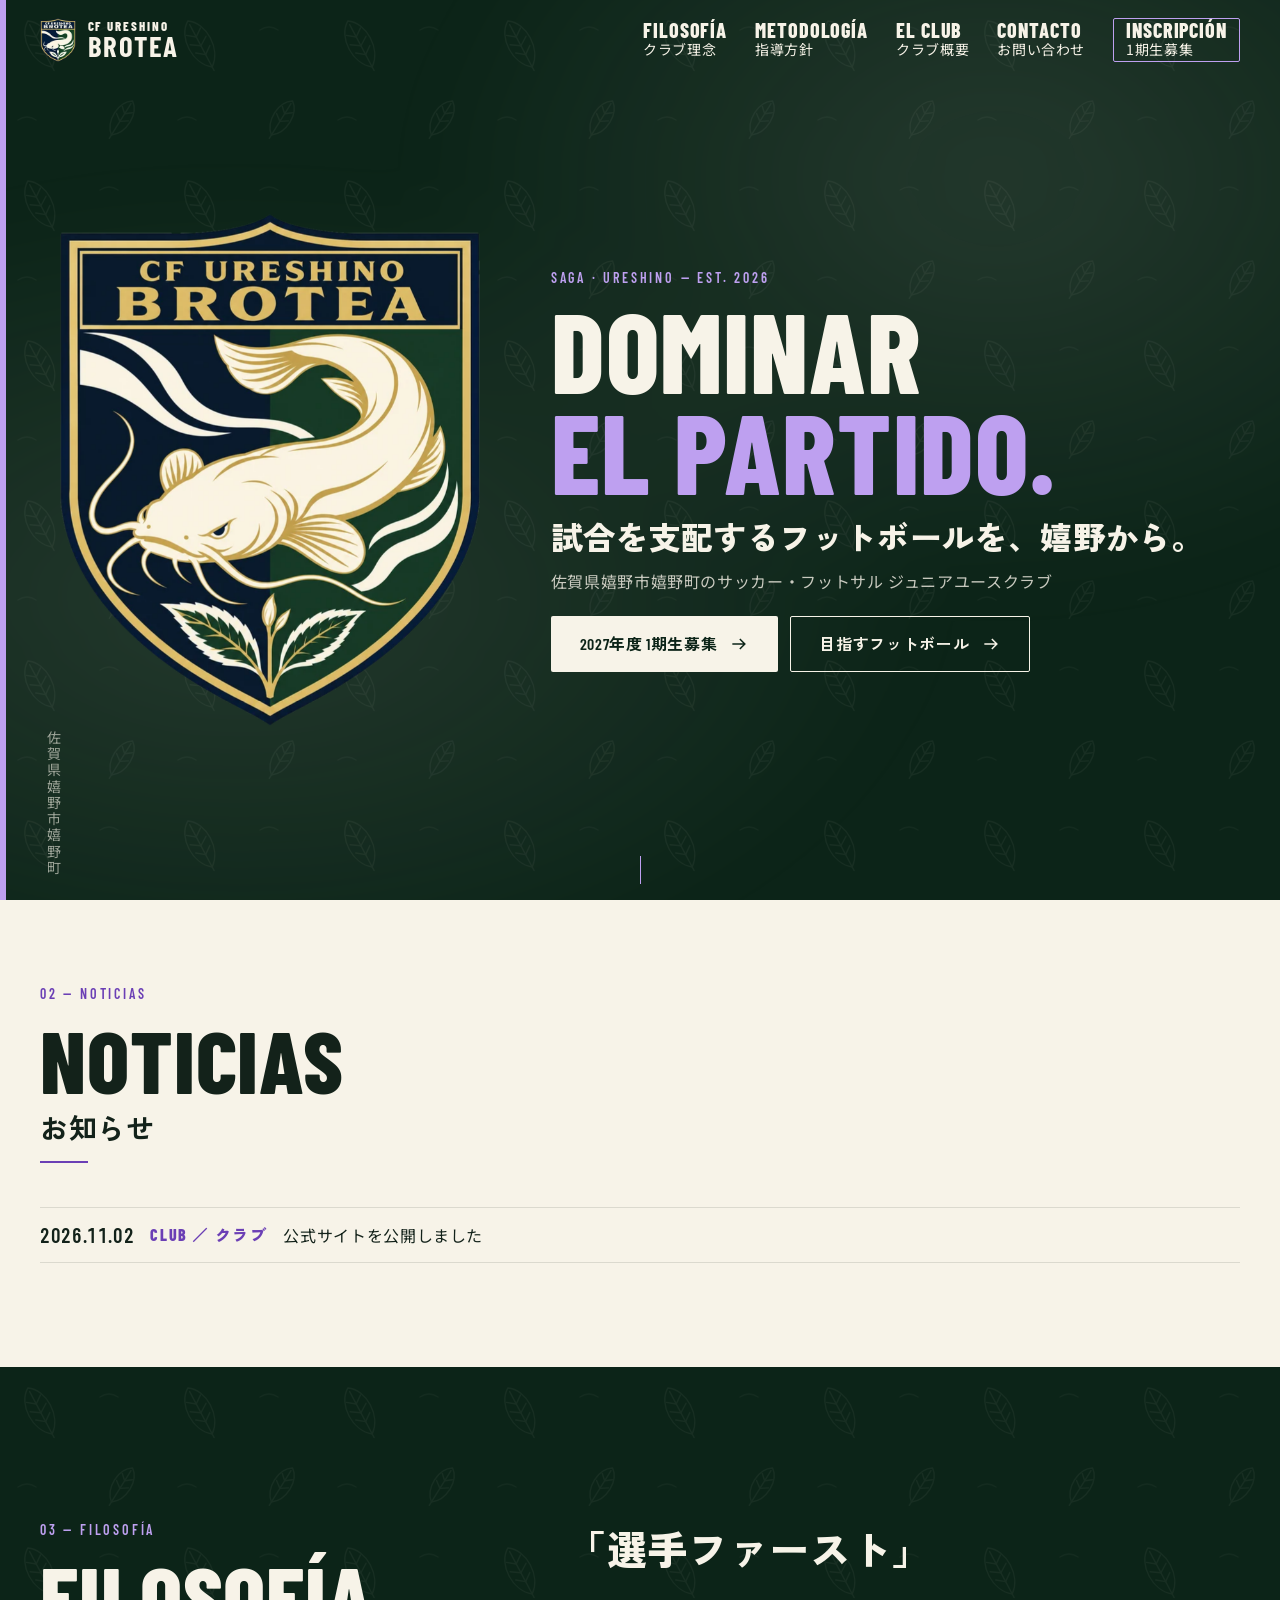
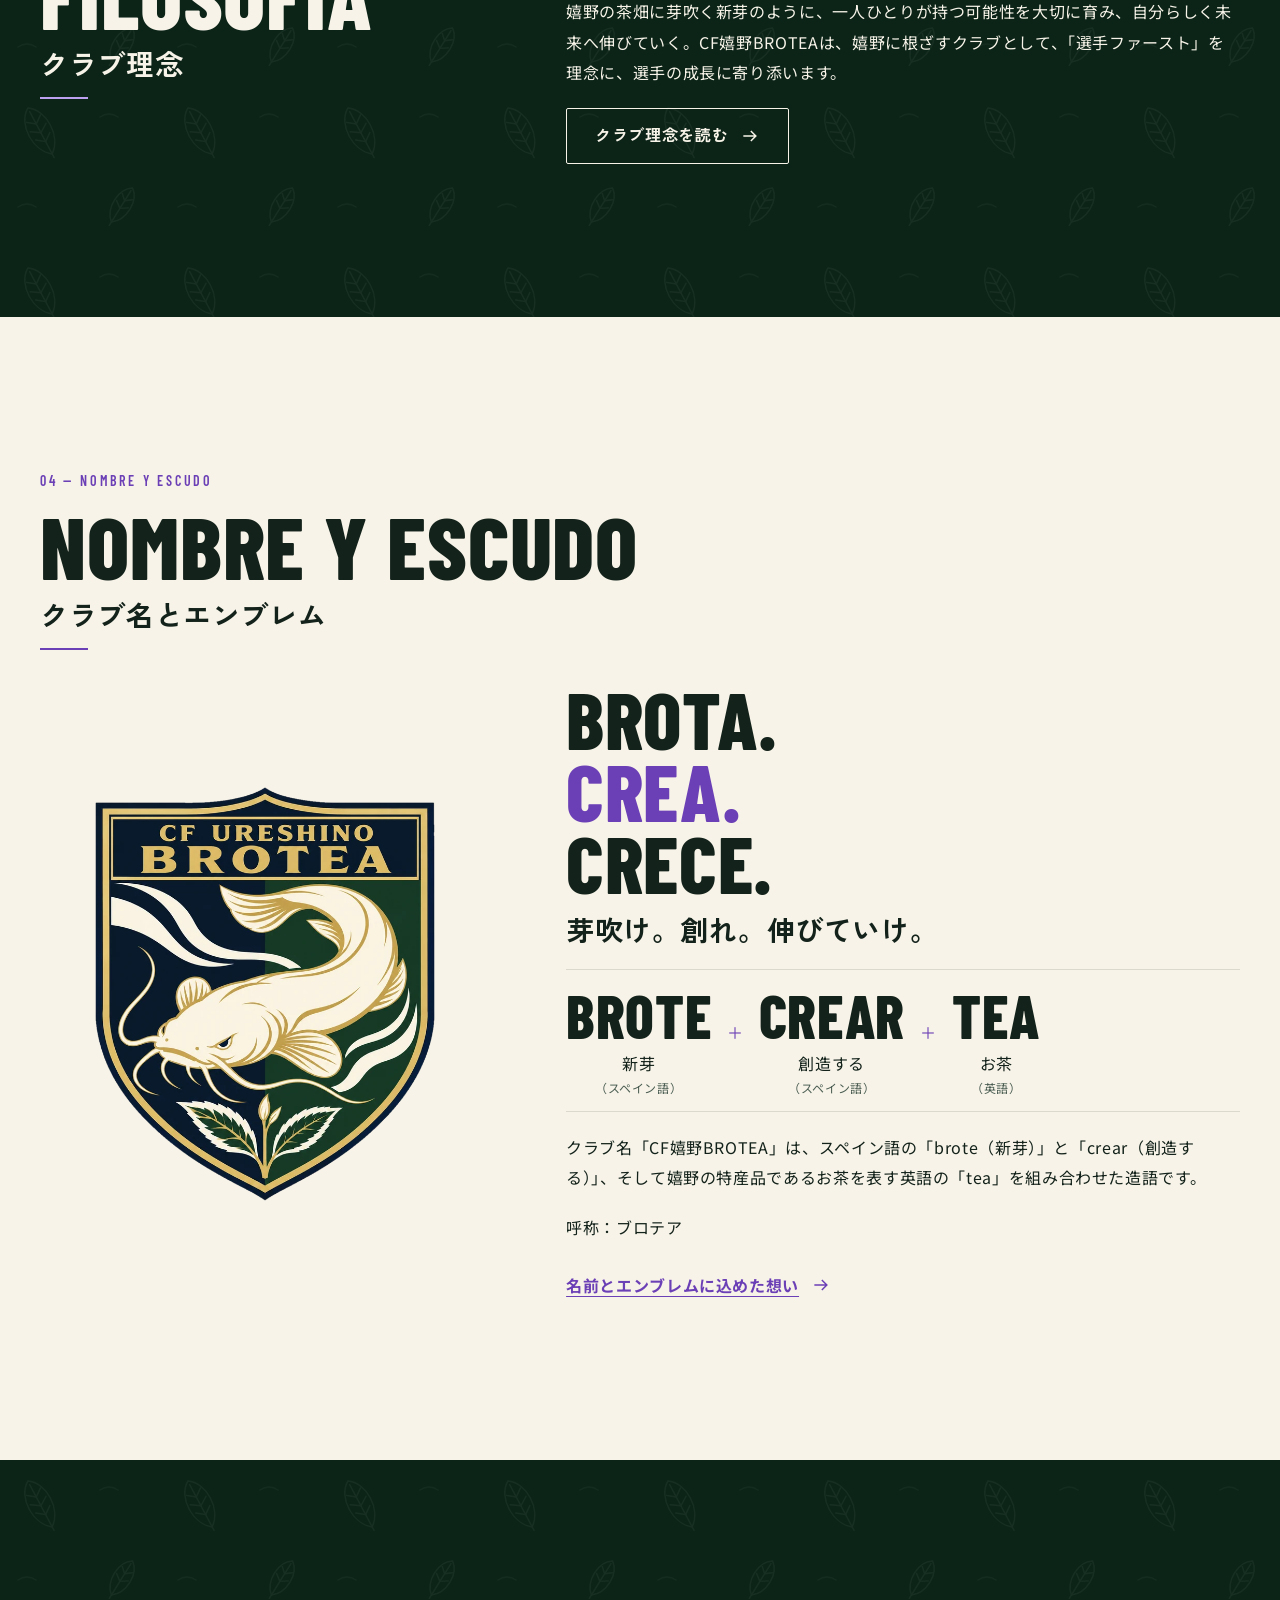
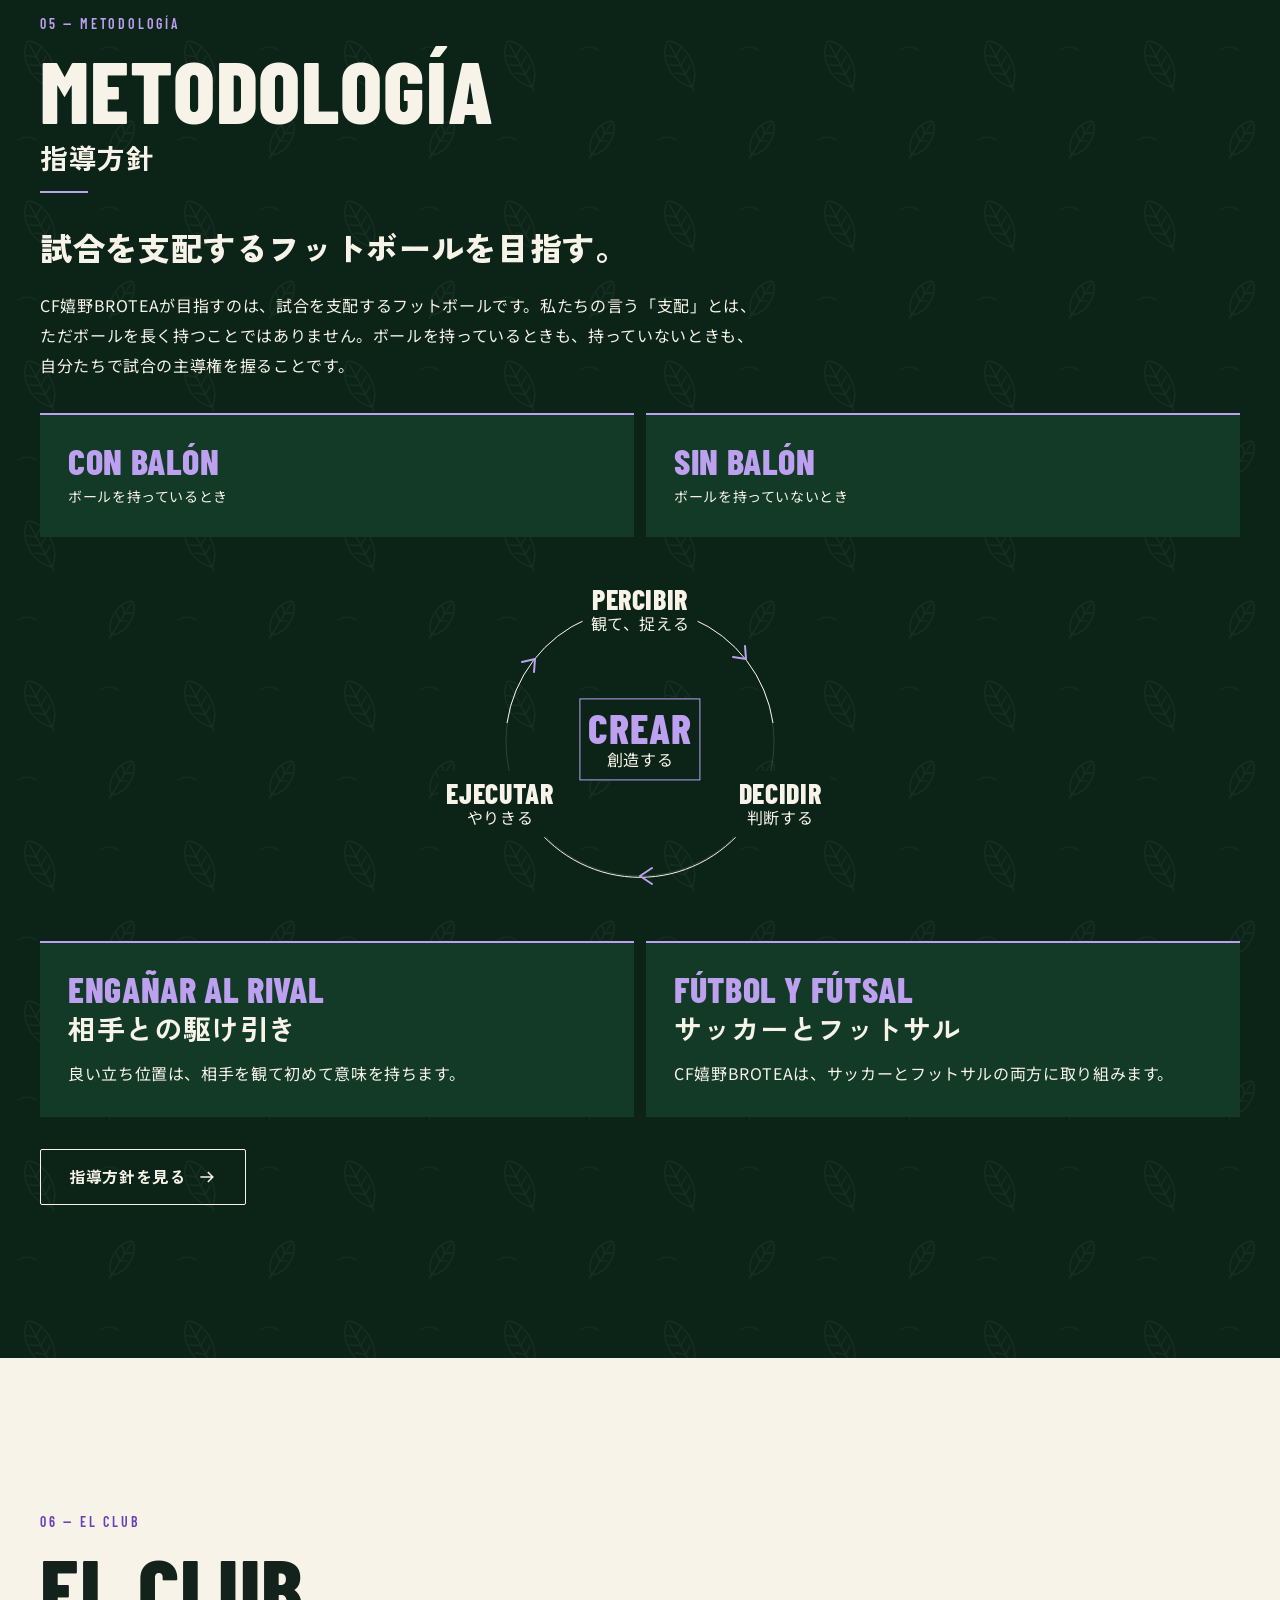
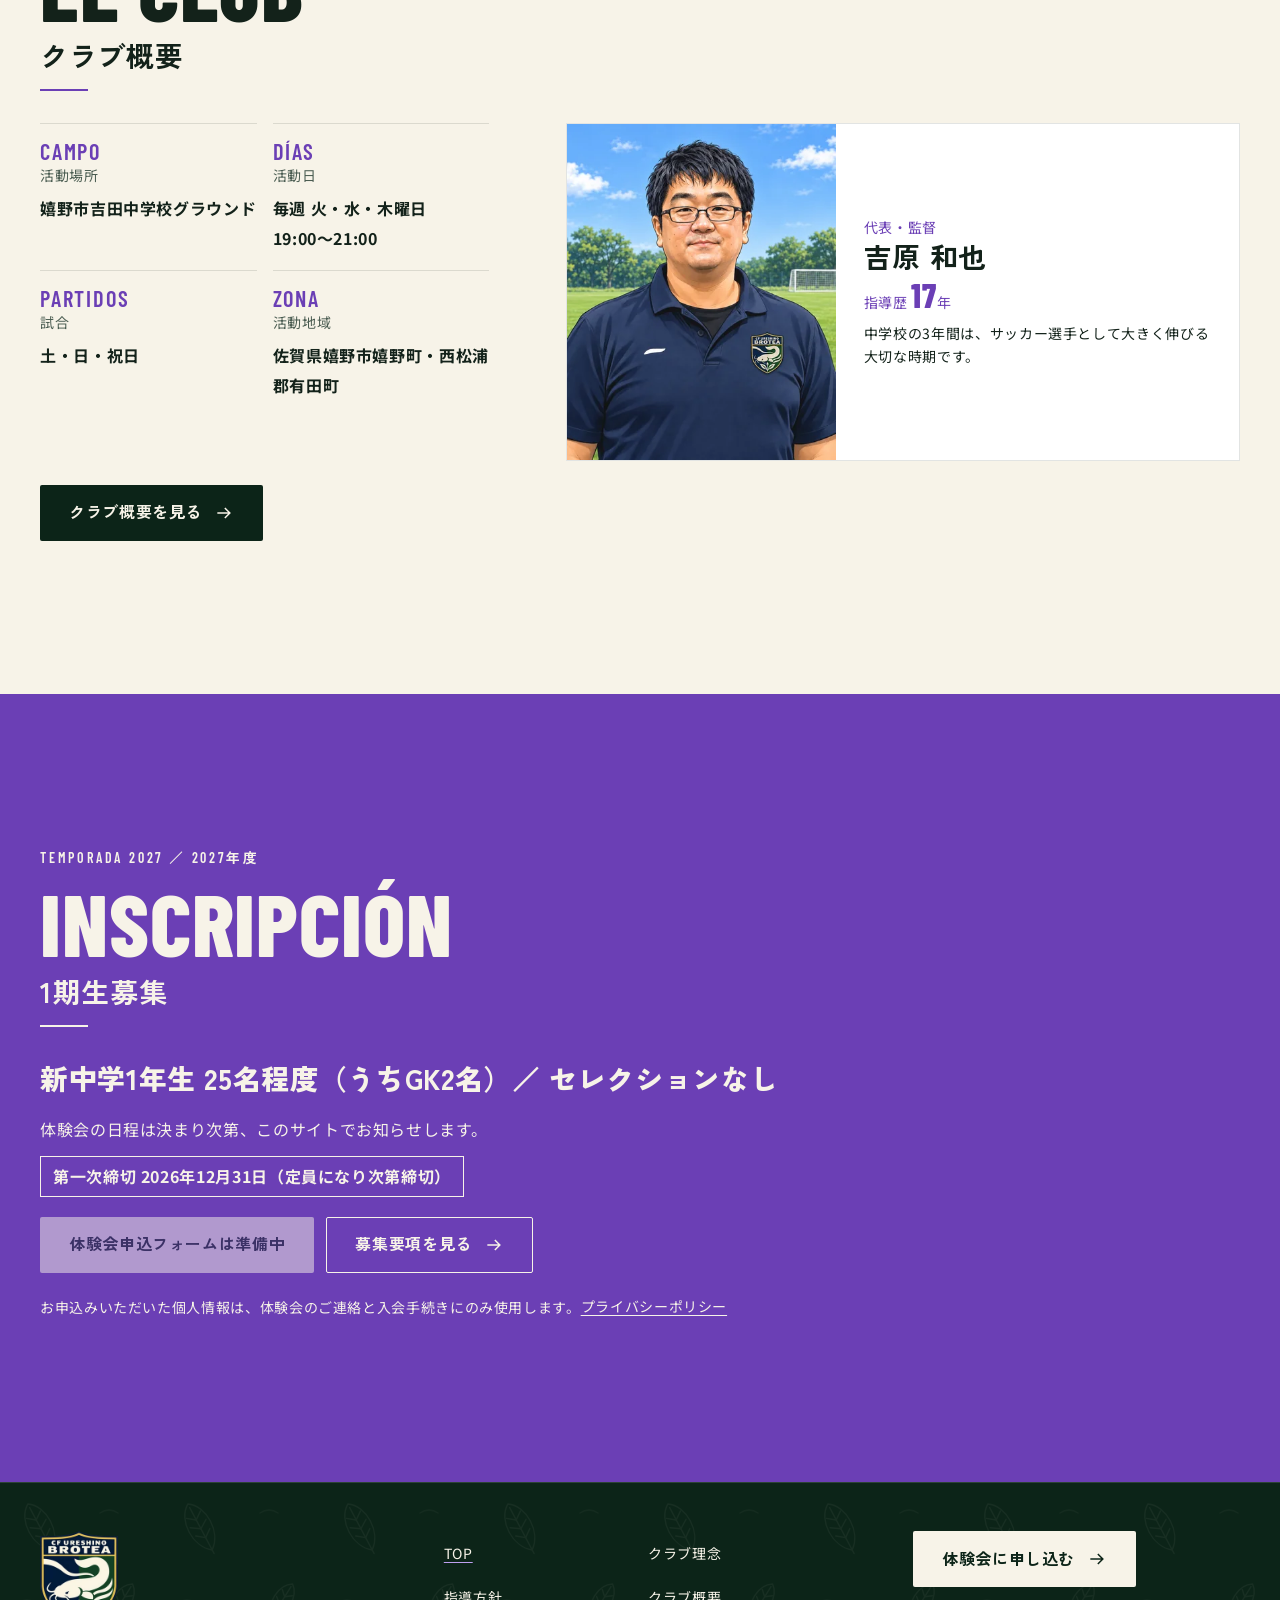
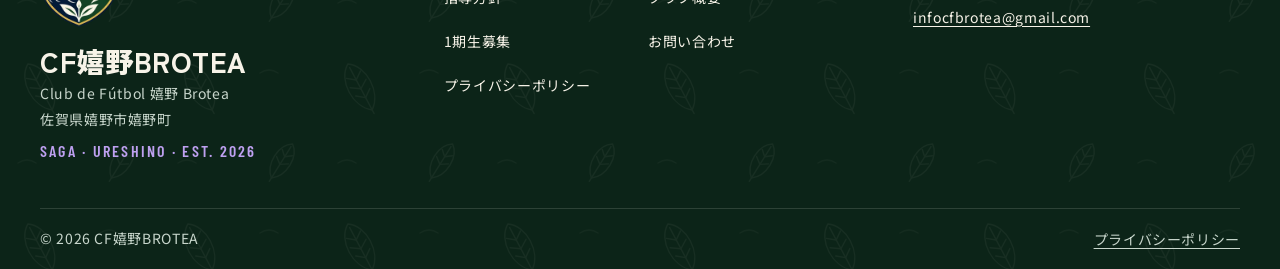
==== index.html @ 3763a72a "フェーズ1: 共通部品・TOPページ・404を実装 - デザイントークンと共通CSS（tokens/base/layout/components） - site-data.js と main.js（デ" ====
<!doctype html>
<html lang="ja" class="no-js">
<head>
  <meta charset="utf-8">
  <meta name="viewport" content="width=device-width, initial-scale=1, viewport-fit=cover">
  <title>CF嬉野BROTEA｜佐賀県嬉野市のサッカー・フットサル ジュニアユース</title>
  <meta name="description" content="試合を支配するフットボールを、嬉野から。佐賀県嬉野市嬉野町を拠点に2027年度から活動するサッカー・フットサルのジュニアユースクラブ。「選手ファースト」を理念に、自ら観て、判断し、創造する選手を育てます。1期生募集中。">
  <meta name="theme-color" content="#0C2418">
  <link rel="canonical" href="https://brotea.jp/">
  <meta property="og:type" content="website">
  <meta property="og:site_name" content="CF嬉野BROTEA">
  <meta property="og:title" content="CF嬉野BROTEA｜佐賀県嬉野市のサッカー・フットサル ジュニアユース">
  <meta property="og:description" content="試合を支配するフットボールを、嬉野から。佐賀県嬉野市嬉野町を拠点に2027年度から活動するサッカー・フットサルのジュニアユースクラブ。「選手ファースト」を理念に、自ら観て、判断し、創造する選手を育てます。1期生募集中。">
  <meta property="og:url" content="https://brotea.jp/">
  <meta property="og:image" content="https://brotea.jp/assets/img/ogp.png">
  <meta name="twitter:card" content="summary_large_image">
  <link rel="icon" href="favicon.ico" sizes="any">
  <link rel="icon" href="assets/img/favicon-32.png" type="image/png" sizes="32x32">
  <link rel="apple-touch-icon" href="assets/img/apple-touch-icon.png">
  <link rel="manifest" href="site.webmanifest">
  <link rel="preconnect" href="https://fonts.googleapis.com">
  <link rel="preconnect" href="https://fonts.gstatic.com" crossorigin>
  <link href="https://fonts.googleapis.com/css2?family=Barlow+Condensed:wght@600;800&amp;family=Noto+Sans+JP:wght@400;500;700&amp;family=Zen+Kaku+Gothic+New:wght@700;900&amp;display=swap" rel="stylesheet" media="print" data-web-fonts>
  <noscript>
    <link href="https://fonts.googleapis.com/css2?family=Barlow+Condensed:wght@600;800&amp;family=Noto+Sans+JP:wght@400;500;700&amp;family=Zen+Kaku+Gothic+New:wght@700;900&amp;display=swap" rel="stylesheet">
    <style>
      @media not all and (min-width: 960px) {
        .no-js {
          --fallback-nav: block;
          --fallback-header: relative;
          --fallback-hero-inset: var(--space-6);
        }
      }
    </style>
  </noscript>
  <link rel="stylesheet" href="assets/css/tokens.css">
  <link rel="stylesheet" href="assets/css/base.css">
  <link rel="stylesheet" href="assets/css/layout.css">
  <link rel="stylesheet" href="assets/css/components.css">
  <script src="assets/js/site-data.js" defer></script>
  <script src="assets/js/main.js" defer></script>
  <script type="application/ld+json">
    {"@context":"https://schema.org","@type":"SportsOrganization","name":"CF嬉野BROTEA","alternateName":["ブロテア","Club de Fútbol 嬉野 Brotea"],"sport":["Soccer","Futsal"],"foundingDate":"2026-11","address":{"@type":"PostalAddress","addressRegion":"佐賀県","addressLocality":"嬉野市嬉野町","addressCountry":"JP"},"logo":"https://brotea.jp/assets/img/emblem-mark-240.png","url":"https://brotea.jp/"}
  </script>
</head>
<body class="home">
  <a class="skip-link" href="#main">本文へスキップ</a>
  <!-- SHARED:HEADER START -->
  <header class="site-header site-header--transparent">
    <div class="site-header__bar container">
      <a class="site-header__brand" href="index.html" aria-label="CF嬉野BROTEA TOP" aria-current="page">
        <img src="assets/img/emblem-mark-120.webp" width="97" height="120" alt="CF嬉野BROTEA エンブレム">
        <span class="site-header__wordmark" aria-hidden="true"><span>CF URESHINO</span><strong>BROTEA</strong></span>
      </a>
      <button class="menu-toggle" type="button" aria-expanded="false" aria-controls="site-nav" aria-label="メニューを開く" hidden>
        <span></span><span></span>
      </button>
      <nav id="site-nav" class="site-nav" aria-label="メインナビゲーション">
        <ul class="site-nav__list">
          <li><a href="filosofia.html"><span lang="es">FILOSOFÍA</span><span>クラブ理念</span></a></li>
          <li><a href="metodologia.html"><span lang="es">METODOLOGÍA</span><span>指導方針</span></a></li>
          <li><a href="club.html"><span lang="es">EL CLUB</span><span>クラブ概要</span></a></li>
          <li><a href="contacto.html"><span lang="es">CONTACTO</span><span>お問い合わせ</span></a></li>
          <li><a class="site-nav__entry" href="inscripcion.html"><span lang="es">INSCRIPCIÓN</span><span>1期生募集</span></a></li>
        </ul>
      </nav>
    </div>
  </header>
  <!-- SHARED:HEADER END -->
  <main id="main" tabindex="-1">
    <section class="hero surface--dark tea-pattern" aria-labelledby="hero-title">
      <div class="hero__mist" aria-hidden="true"></div>
      <div class="hero__grid container">
        <picture class="hero__emblem">
          <img src="assets/img/emblem-club-480.webp"
               srcset="assets/img/emblem-club-480.webp 394w, assets/img/emblem-club-800.webp 656w, assets/img/emblem-club-1200.webp 985w"
               sizes="(min-width: 960px) min(35vw, 57vh, 420px), min(66vw, 31vh, 300px)"
               width="394" height="480" fetchpriority="high" alt="CF嬉野BROTEA エンブレム">
        </picture>
        <div class="hero__content">
          <p class="hero__eyebrow">SAGA · URESHINO — EST. 2026</p>
          <h1 id="hero-title" class="hero__title">
            <span class="visually-hidden">CF嬉野BROTEA 試合を支配するフットボールを、嬉野から。</span>
            <span class="hero__display" aria-hidden="true" lang="es">DOMINAR<span>EL PARTIDO.</span></span>
          </h1>
          <div class="hero__intro">
            <p class="hero__lead" aria-hidden="true">試合を支配するフットボールを、嬉野から。</p>
            <p>佐賀県嬉野市嬉野町のサッカー・フットサル ジュニアユースクラブ</p>
          </div>
          <div class="hero__actions button-row">
            <a class="button button--primary" href="inscripcion.html"><span><span data-season>2027</span>年度 1期生募集</span> <svg class="button__arrow" aria-hidden="true" viewBox="0 0 24 24" width="20" height="20"><path d="M4 12h15m-6-6 6 6-6 6" fill="none" stroke="currentColor" stroke-width="1.8"/></svg></a>
            <a class="button button--secondary" href="metodologia.html">目指すフットボール <svg class="button__arrow" aria-hidden="true" viewBox="0 0 24 24" width="20" height="20"><path d="M4 12h15m-6-6 6 6-6 6" fill="none" stroke="currentColor" stroke-width="1.8"/></svg></a>
          </div>
        </div>
      </div>
      <span class="hero__location" aria-hidden="true">佐賀県嬉野市嬉野町</span>
      <span class="hero__scroll" aria-hidden="true"></span>
    </section>

    <section class="section section--compact surface--light" id="noticias">
      <div class="container reveal">
        <div class="section__heading-row">
          <header class="sec-head">
            <p class="sec-head__eyebrow" aria-hidden="true"><span>02 —</span> <span lang="es">NOTICIAS</span></p>
            <h2 class="sec-head__title"><span class="sec-head__es" lang="es">NOTICIAS</span><span class="sec-head__ja">お知らせ</span></h2>
          </header>
          <a class="text-link" data-instagram data-if-instagram hidden><svg class="instagram-icon" aria-hidden="true" viewBox="0 0 24 24" width="20" height="20" fill="none" stroke="currentColor" stroke-width="1.8"><rect x="3" y="3" width="18" height="18" rx="5"/><circle cx="12" cy="12" r="4"/><path d="M17 6h1"/></svg> Instagramで見る</a>
        </div>
        <div data-slot="news">
          <p>現在お知らせはありません。<span data-if-instagram hidden>最新情報はInstagramでも発信しています。</span></p>
        </div>
      </div>
    </section>

    <section class="section surface--dark tea-pattern" id="filosofia">
      <div class="container feature-grid reveal">
        <header class="sec-head">
            <p class="sec-head__eyebrow" aria-hidden="true"><span>03 —</span> <span lang="es">FILOSOFÍA</span></p>
            <h2 class="sec-head__title"><span class="sec-head__es" lang="es">FILOSOFÍA</span><span class="sec-head__ja">クラブ理念</span></h2>
          </header>
        <div class="prose">
          <p class="philosophy-quote">「選手ファースト」</p>
          <p id="philosophy-copy">嬉野の茶畑に芽吹く新芽のように、一人ひとりが持つ可能性を大切に育み、自分らしく未来へ伸びていく。CF嬉野BROTEAは、嬉野に根ざすクラブとして、「選手ファースト」を理念に、選手の成長に寄り添います。</p>
          <a class="button button--secondary" href="filosofia.html">クラブ理念を読む <svg class="button__arrow" aria-hidden="true" viewBox="0 0 24 24" width="20" height="20"><path d="M4 12h15m-6-6 6 6-6 6" fill="none" stroke="currentColor" stroke-width="1.8"/></svg></a>
        </div>
      </div>
    </section>

    <section class="section surface--light" id="nombre">
      <div class="container">
        <div class="reveal">
          <header class="sec-head">
            <p class="sec-head__eyebrow" aria-hidden="true"><span>04 —</span> <span lang="es">NOMBRE Y ESCUDO</span></p>
            <h2 class="sec-head__title"><span class="sec-head__es" lang="es">NOMBRE Y ESCUDO</span><span class="sec-head__ja">クラブ名とエンブレム</span></h2>
          </header>
        </div>
        <div class="identity-grid reveal">
          <img class="identity-grid__emblem" src="assets/img/emblem-club-800.webp" width="656" height="800" loading="lazy" decoding="async" alt="CF嬉野BROTEA エンブレム">
          <div class="prose">
            <p class="identity-motto"><span class="identity-motto__es" lang="es">BROTA.<span>CREA.</span>CRECE.</span><strong>芽吹け。創れ。伸びていけ。</strong></p>
            <ul class="word-parts" aria-label="クラブ名を構成する3つの言葉">
              <li><strong lang="es">BROTE</strong><span>新芽</span><small>（スペイン語）</small></li>
              <li class="word-parts__plus" aria-hidden="true">＋</li>
              <li><strong lang="es">CREAR</strong><span>創造する</span><small>（スペイン語）</small></li>
              <li class="word-parts__plus" aria-hidden="true">＋</li>
              <li><strong lang="en">TEA</strong><span>お茶</span><small>（英語）</small></li>
            </ul>
            <p id="name-copy">クラブ名「CF嬉野BROTEA」は、スペイン語の「<span lang="es">brote</span>（新芽）」と「<span lang="es">crear</span>（創造する）」、そして嬉野の特産品であるお茶を表す英語の「<span lang="en">tea</span>」を組み合わせた造語です。</p>
            <p>呼称：ブロテア</p>
            <a class="text-link" href="filosofia.html#nombre">名前とエンブレムに込めた想い <svg class="button__arrow" aria-hidden="true" viewBox="0 0 24 24" width="20" height="20"><path d="M4 12h15m-6-6 6 6-6 6" fill="none" stroke="currentColor" stroke-width="1.8"/></svg></a>
          </div>
        </div>
      </div>
    </section>

    <section class="section surface--dark tea-pattern" id="metodologia">
      <div class="container reveal">
        <header class="sec-head">
            <p class="sec-head__eyebrow" aria-hidden="true"><span>05 —</span> <span lang="es">METODOLOGÍA</span></p>
            <h2 class="sec-head__title"><span class="sec-head__es" lang="es">METODOLOGÍA</span><span class="sec-head__ja">指導方針</span></h2>
          </header>
        <div class="prose measure">
          <p class="statement">試合を支配するフットボールを目指す。</p>
          <p>CF嬉野BROTEAが目指すのは、試合を支配するフットボールです。私たちの言う「支配」とは、ただボールを長く持つことではありません。ボールを持っているときも、持っていないときも、自分たちで試合の主導権を握ることです。</p>
        </div>
        <div class="tactical-pair">
          <p><span lang="es">CON BALÓN</span>ボールを持っているとき</p>
          <p><span lang="es">SIN BALÓN</span>ボールを持っていないとき</p>
        </div>
        <figure class="cycle" role="img" aria-label="観て捉える、判断する、やりきる、のサイクルを繰り返した先に、創造が生まれる">
          <svg class="cycle__diagram" aria-hidden="true" viewBox="0 0 560 340" fill="none">
            <circle cx="280" cy="173" r="134" stroke="var(--c-linea-dark)" stroke-width="1"/>
            <path d="M333 50a134 134 0 0 1 80 104m-26 101a134 134 0 0 1-214 0m-26-101a134 134 0 0 1 80-104" stroke="var(--c-crema)" stroke-width="1"/>
            <path d="m385 77 1 13-13-2M292 299l-12 8 12 8M162 93l13-3-1 13" stroke="var(--c-morado-claro)" stroke-width="2" stroke-linecap="round" stroke-linejoin="round"/>
          </svg>
          <div class="cycle__step cycle__step--observe"><strong lang="es">PERCIBIR</strong><span>観て、捉える</span></div>
          <div class="cycle__step cycle__step--decide"><strong lang="es">DECIDIR</strong><span>判断する</span></div>
          <div class="cycle__step cycle__step--act"><strong lang="es">EJECUTAR</strong><span>やりきる</span></div>
          <div class="cycle__repeat">↺ 繰り返す</div>
          <div class="cycle__step cycle__step--create"><strong lang="es">CREAR</strong><span>創造する</span></div>
        </figure>
        <div class="feature-cards">
          <article class="feature-card">
            <h3><span lang="es">ENGAÑAR AL RIVAL</span>相手との駆け引き</h3>
            <p>良い立ち位置は、相手を観て初めて意味を持ちます。</p>
          </article>
          <article class="feature-card">
            <h3><span lang="es">FÚTBOL Y FÚTSAL</span>サッカーとフットサル</h3>
            <p>CF嬉野BROTEAは、サッカーとフットサルの両方に取り組みます。</p>
          </article>
        </div>
        <a class="button button--secondary" href="metodologia.html">指導方針を見る <svg class="button__arrow" aria-hidden="true" viewBox="0 0 24 24" width="20" height="20"><path d="M4 12h15m-6-6 6 6-6 6" fill="none" stroke="currentColor" stroke-width="1.8"/></svg></a>
      </div>
    </section>

    <section class="section surface--light" id="club">
      <div class="container reveal">
        <header class="sec-head">
            <p class="sec-head__eyebrow" aria-hidden="true"><span>06 —</span> <span lang="es">EL CLUB</span></p>
            <h2 class="sec-head__title"><span class="sec-head__es" lang="es">EL CLUB</span><span class="sec-head__ja">クラブ概要</span></h2>
          </header>
        <div class="club-grid">
          <dl class="facts">
            <div><dt><span lang="es">CAMPO</span>活動場所</dt><dd data-venue>嬉野市吉田中学校グラウンド</dd></div>
            <div><dt><span lang="es">DÍAS</span>活動日</dt><dd>毎週 火・水・木曜日 19:00〜21:00</dd></div>
            <div><dt><span lang="es">PARTIDOS</span>試合</dt><dd>土・日・祝日</dd></div>
            <div><dt><span lang="es">ZONA</span>活動地域</dt><dd>佐賀県嬉野市嬉野町・西松浦郡有田町</dd></div>
          </dl>
          <article class="staff-card">
            <div class="photo-slot tea-pattern">
              <img src="assets/img/staff-representative-400.webp" width="400" height="500" loading="lazy" decoding="async" alt="代表 吉原和也">
            </div>
            <div class="staff-card__body">
              <p class="staff-card__role">代表・監督</p>
              <h3>吉原 和也</h3>
              <p class="staff-card__experience">指導歴 <strong>17</strong>年</p>
              <p>中学校の3年間は、サッカー選手として大きく伸びる大切な時期です。</p>
            </div>
          </article>
        </div>
        <a class="button button--primary" href="club.html">クラブ概要を見る <svg class="button__arrow" aria-hidden="true" viewBox="0 0 24 24" width="20" height="20"><path d="M4 12h15m-6-6 6 6-6 6" fill="none" stroke="currentColor" stroke-width="1.8"/></svg></a>
      </div>
    </section>

    <section class="section surface--accent" id="inscripcion">
      <div class="container reveal">
        <header class="sec-head">
          <p class="sec-head__eyebrow"><span lang="es">TEMPORADA <span data-season>2027</span></span><span> ／ <span data-season>2027</span>年度</span></p>
          <h2 class="sec-head__title"><span class="sec-head__es" lang="es">INSCRIPCIÓN</span><span class="sec-head__ja">1期生募集</span></h2>
        </header>
        <p class="recruitment__lead">新中学1年生 25名程度（うちGK2名）／ セレクションなし</p>
        <div data-slot="trials" data-trial-limit="3">
          <p>体験会の日程は決まり次第、このサイト<span data-if-instagram hidden>とInstagram</span>でお知らせします。</p>
        </div>
        <p class="deadline" data-slot="deadline">第一次締切 2026年12月31日（定員になり次第締切）</p>
        <div class="button-row">
          <a class="button button--primary" data-form="trial" aria-disabled="true" role="link">体験会申込フォームは準備中</a>
          <a class="button button--secondary" href="inscripcion.html">募集要項を見る <svg class="button__arrow" aria-hidden="true" viewBox="0 0 24 24" width="20" height="20"><path d="M4 12h15m-6-6 6 6-6 6" fill="none" stroke="currentColor" stroke-width="1.8"/></svg></a>
        </div>
        <p class="recruitment__privacy">お申込みいただいた個人情報は、体験会のご連絡と入会手続きにのみ使用します。<a href="privacy.html">プライバシーポリシー</a></p>
      </div>
    </section>

    <section class="section section--compact surface--dark tea-pattern" data-if-instagram hidden>
      <div class="container section__heading-row reveal">
        <header class="sec-head">
            <p class="sec-head__eyebrow" aria-hidden="true"><span>08 —</span> <span lang="es">SÍGUENOS</span></p>
            <h2 class="sec-head__title"><span class="sec-head__es" lang="es">SÍGUENOS</span><span class="sec-head__ja">最新情報はInstagramで</span></h2>
          </header>
        <a class="button button--secondary" data-instagram><svg class="instagram-icon" aria-hidden="true" viewBox="0 0 24 24" width="20" height="20" fill="none" stroke="currentColor" stroke-width="1.8"><rect x="3" y="3" width="18" height="18" rx="5"/><circle cx="12" cy="12" r="4"/><path d="M17 6h1"/></svg> <span data-instagram-handle>Instagram</span></a>
      </div>
    </section>
  </main>
  <!-- SHARED:FOOTER START -->
  <footer class="site-footer surface--dark tea-pattern">
    <div class="site-footer__grid container">
      <div class="site-footer__identity">
        <img src="assets/img/emblem-mark-240.webp" width="194" height="240" loading="lazy" decoding="async" alt="CF嬉野BROTEA エンブレム">
        <p class="site-footer__name">CF嬉野BROTEA</p>
        <p lang="es">Club de Fútbol 嬉野 Brotea</p>
        <p>佐賀県嬉野市嬉野町</p>
        <p class="site-footer__stamp">SAGA · URESHINO · EST. 2026</p>
      </div>
      <nav aria-label="フッターナビゲーション">
        <ul class="site-footer__links">
          <li><a href="index.html" aria-current="page">TOP</a></li>
          <li><a href="filosofia.html">クラブ理念</a></li>
          <li><a href="metodologia.html">指導方針</a></li>
          <li><a href="club.html">クラブ概要</a></li>
          <li><a href="inscripcion.html">1期生募集</a></li>
          <li><a href="contacto.html">お問い合わせ</a></li>
          <li><a href="privacy.html">プライバシーポリシー</a></li>
        </ul>
      </nav>
      <div class="site-footer__actions">
        <a class="button button--primary" data-trial-cta href="inscripcion.html#entry">体験会に申し込む <svg class="button__arrow" aria-hidden="true" viewBox="0 0 24 24" width="20" height="20"><path d="M4 12h15m-6-6 6 6-6 6" fill="none" stroke="currentColor" stroke-width="1.8"/></svg></a>
        <a class="site-footer__contact" data-instagram data-if-instagram hidden><svg class="instagram-icon" aria-hidden="true" viewBox="0 0 24 24" width="20" height="20" fill="none" stroke="currentColor" stroke-width="1.8"><rect x="3" y="3" width="18" height="18" rx="5"/><circle cx="12" cy="12" r="4"/><path d="M17 6h1"/></svg> <span data-instagram-handle>Instagram</span></a>
        <a class="site-footer__contact" data-email>メールアドレスはJavaScriptを有効にすると表示されます</a>
      </div>
    </div>
    <div class="site-footer__legal container">
      <small>© 2026 CF嬉野BROTEA</small>
      <a href="privacy.html">プライバシーポリシー</a>
    </div>
  </footer>
  <!-- SHARED:FOOTER END -->
  <a class="sticky-cta" data-sticky-cta data-trial-cta href="inscripcion.html#entry" hidden>体験会に申し込む <svg class="button__arrow" aria-hidden="true" viewBox="0 0 24 24" width="20" height="20"><path d="M4 12h15m-6-6 6 6-6 6" fill="none" stroke="currentColor" stroke-width="1.8"/></svg></a>
</body>
</html>
---- assets/css/tokens.css ----
:root {
  --c-verde-noche: #0C2418;
  --c-verde-profundo: #123A26;
  --c-verde: #1E5631;
  --c-crema: #F7F3E8;
  --c-blanco: #FFFFFF;
  --c-tinta: #13221A;
  --c-gris-claro: #C8D6CC;
  --c-gris: #4A5C51;
  --c-morado: #6B3FB5;
  --c-morado-claro: #BEA0F0;
  --c-linea-dark: rgba(247, 243, 232, .14);
  --c-linea-light: rgba(19, 34, 26, .12);
  --c-crema-10: rgba(247, 243, 232, .10);
  --c-crema-60: rgba(247, 243, 232, .60);
  --c-crema-80: rgba(247, 243, 232, .80);

  --f-display: "Barlow Condensed", "Zen Kaku Gothic New", sans-serif;
  --f-heading-ja: "Zen Kaku Gothic New", "Noto Sans JP", sans-serif;
  --f-body: "Noto Sans JP", system-ui, sans-serif;
  --text-small: .875rem;
  --text-body: clamp(1rem, 1.25vw, 1.0625rem);
  --text-heading: clamp(1.25rem, 2.6vw, 1.75rem);
  --text-display: clamp(2.5rem, 7vw, 5.5rem);
  --text-eyebrow: .875rem;

  --container: 1200px;
  --measure: 720px;
  --gutter: clamp(16px, 4vw, 40px);
  --section-y: clamp(72px, 12vw, 160px);
  --section-y-compact: clamp(48px, 7vw, 84px);
  --radius: 2px;
  --header-h: 80px;
  --header-h-small: 64px;
  --cta-h: 60px;
  --tap-size: 44px;
  --button-h: 52px;
  --button-h-large: 56px;

  --space-1: .25rem;
  --space-2: .5rem;
  --space-3: .75rem;
  --space-4: 1rem;
  --space-5: 1.25rem;
  --space-6: 1.5rem;
  --space-7: 1.75rem;
  --space-8: 2rem;
  --space-10: 2.5rem;
  --space-12: 3rem;
  --space-16: 4rem;
  --space-20: 5rem;
  --feature-gap: clamp(24px, 6vw, 80px);

  --motion-quick: 200ms;
  --motion-reveal: 600ms;
  --motion-pace: 120ms;
  --motion-ease: cubic-bezier(.2, .7, .2, 1);
}
---- assets/css/base.css ----
*, *::before, *::after {
  box-sizing: border-box;
}

html {
  scroll-padding-block-start: calc(var(--header-h) + var(--space-4));
}

body {
  margin: 0;
  background: var(--c-verde-noche);
  color: var(--c-tinta);
  font: 400 var(--text-body) / 1.9 var(--f-body);
  letter-spacing: .04em;
}

:where(h1, h2, h3, p, figure, dl, dd, ul, ol) {
  margin: 0;
}

h1, h2, h3 {
  font-family: var(--f-heading-ja);
  line-height: 1.25;
}

h3 {
  font-size: var(--text-heading);
}

small {
  font-size: var(--text-small);
  line-height: 1.7;
}

a {
  color: inherit;
  text-underline-offset: .23em;
}

button {
  font: inherit;
  letter-spacing: inherit;
}

img {
  display: block;
  max-inline-size: 100%;
  block-size: auto;
}

:focus-visible {
  outline: 2px solid var(--c-morado-claro);
  outline-offset: 3px;
}

.surface--light :focus-visible {
  outline-color: var(--c-morado);
}

[hidden] {
  display: none !important;
}

.visually-hidden,
.skip-link:not(:focus) {
  position: absolute;
  inline-size: 1px;
  block-size: 1px;
  overflow: hidden;
  clip-path: inset(50%);
  white-space: nowrap;
}

.skip-link {
  position: fixed;
  z-index: 20;
  inset-block-start: var(--space-2);
  inset-inline-start: var(--gutter);
  min-block-size: var(--tap-size);
  padding: var(--space-2) var(--space-4);
  background: var(--c-crema);
  color: var(--c-tinta);
}

.surface--light {
  --surface: var(--c-crema);
  --accent: var(--c-morado);
  --muted: var(--c-gris);
  --line: var(--c-linea-light);
  background-color: var(--surface);
  color: var(--c-tinta);
}

.surface--dark, .surface--accent {
  --surface: var(--c-verde-noche);
  --accent: var(--c-morado-claro);
  --muted: var(--c-gris-claro);
  --line: var(--c-linea-dark);
  background-color: var(--surface);
  color: var(--c-crema);
}

.surface--accent {
  --surface: var(--c-morado);
  --accent: var(--c-crema);
  --muted: var(--c-crema);
}

.tea-pattern {
  position: relative;
  isolation: isolate;
}

.tea-pattern::before {
  position: absolute;
  z-index: -1;
  inset: 0;
  background: url("../img/pattern-tea.svg") repeat;
  opacity: .05;
  pointer-events: none;
  content: "";
}

.prose > * + * {
  margin-block-start: var(--space-5);
}

@media (prefers-reduced-motion: reduce) {
  *, *::before, *::after {
    animation: none !important;
    transition: none !important;
    scroll-behavior: auto !important;
  }
}
---- assets/css/layout.css ----
.container {
  inline-size: min(calc(100% - 2 * var(--gutter)), var(--container));
  margin-inline: auto;
}

.measure {
  max-inline-size: var(--measure);
}

.section {
  padding-block: var(--section-y);
}

.section--compact {
  padding-block: var(--section-y-compact);
}

.section__heading-row {
  display: flex;
  flex-wrap: wrap;
  align-items: flex-start;
  justify-content: space-between;
  gap: var(--space-4);
}

.section__heading-row > :is(.button, .text-link) {
  align-self: end;
  margin-block-end: var(--space-8);
}

.feature-grid, .identity-grid, .club-grid {
  display: grid;
  gap: var(--feature-gap);
  align-items: start;
}

.identity-grid {
  align-items: center;
}

.identity-grid__emblem {
  inline-size: min(68%, 280px);
  justify-self: center;
}

.site-header {
  --bar-height: var(--header-h);
  position: fixed;
  z-index: 10;
  inset: 0 0 auto;
  border-block-end: 1px solid transparent;
  background-color: var(--c-verde-profundo);
  color: var(--c-crema);
  transition: background-color var(--motion-quick), border-color var(--motion-quick);
}

.site-header--transparent:not(.site-header--scrolled):not(.site-header--open) {
  background-color: transparent;
}

.site-header--scrolled {
  --bar-height: var(--header-h-small);
  border-block-end-color: var(--c-linea-dark);
}

.site-header__bar {
  display: flex;
  align-items: center;
  justify-content: space-between;
  min-block-size: var(--bar-height);
  gap: var(--gutter);
  transition: min-block-size var(--motion-quick);
}

.site-header__brand {
  display: inline-flex;
  align-items: center;
  min-block-size: var(--tap-size);
  gap: var(--space-3);
  text-decoration: none;
  white-space: nowrap;
}

.site-header__brand img {
  block-size: 44px;
  inline-size: auto;
  transition: block-size var(--motion-quick);
}

.site-header--scrolled .site-header__brand img {
  block-size: 36px;
}

.site-header__wordmark {
  display: grid;
  font: 800 .8rem / .95 var(--f-display);
  letter-spacing: .15em;
}

.site-header__wordmark strong {
  font-size: 1.8rem;
  letter-spacing: .055em;
}

.menu-toggle {
  display: grid;
  place-content: center;
  gap: var(--space-2);
  inline-size: var(--tap-size);
  block-size: var(--tap-size);
  padding: 0;
  border: 1px solid var(--c-linea-dark);
  border-radius: var(--radius);
  background: transparent;
  color: inherit;
  cursor: pointer;
}

.menu-toggle span {
  inline-size: var(--space-5);
  block-size: 2px;
  background-color: currentColor;
  transition: transform var(--motion-quick);
}

.menu-toggle[aria-expanded="true"] span:first-child {
  transform: translateY(5px) rotate(45deg);
}

.menu-toggle[aria-expanded="true"] span:last-child {
  transform: translateY(-5px) rotate(-45deg);
}

.site-nav__list, .site-footer__links {
  padding: 0;
  list-style: none;
}

.site-nav a {
  display: flex;
  flex-direction: column;
  justify-content: center;
  min-block-size: var(--tap-size);
  text-decoration: none;
  font-size: var(--text-small);
  line-height: 1.4;
}

.site-nav a span[lang="es"] {
  font: 800 clamp(1.7rem, 6vw, 2.5rem) / 1 var(--f-display);
}

.site-nav a:hover span[lang="es"], .site-nav a[aria-current="page"] span[lang="es"] {
  text-decoration: underline var(--c-morado-claro);
  text-underline-offset: .17em;
}

.site-nav__entry {
  padding-inline: var(--space-3);
  border: 1px solid var(--c-morado-claro);
  border-radius: var(--radius);
}

@media not all and (min-width: 960px) {
  .js .site-nav {
    position: fixed;
    inset: calc(var(--bar-height) + 1px) 0 0;
    overflow-y: auto;
    overscroll-behavior: contain;
    padding: var(--space-4) var(--gutter) calc(var(--space-4) + env(safe-area-inset-bottom, 0px));
    background-color: var(--c-verde-noche);
    isolation: isolate;
  }

  .js .site-nav::before {
    position: absolute;
    z-index: -1;
    inset: 0;
    background: url("../img/pattern-tea.svg") repeat;
    opacity: .05;
    content: "";
  }

  .js .site-header:not(.site-header--open) .site-nav {
    display: none;
  }

  .site-nav li + li {
    border-block-start: 1px solid var(--c-linea-dark);
  }

  .site-nav a {
    padding-block: var(--space-3);
  }

  .site-nav li:last-child {
    padding-block-start: var(--space-3);
  }

  .no-js .site-header {
    position: var(--fallback-header, fixed);
    background: var(--c-verde-profundo);
  }

  .no-js .site-header__bar {
    flex-wrap: wrap;
    gap: var(--space-2);
    padding-block: var(--space-3);
  }

  .no-js .site-nav {
    display: var(--fallback-nav, none);
    inline-size: 100%;
  }

  .no-js .site-nav a span[lang="es"] {
    font-size: 1.35rem;
  }

  .menu-open, .menu-open body {
    overflow: hidden;
  }

  .has-sticky-cta {
    scroll-padding-block-end: calc(var(--cta-h) + env(safe-area-inset-bottom, 0px));
  }

  .has-sticky-cta body {
    padding-block-end: calc(var(--cta-h) + env(safe-area-inset-bottom, 0px));
  }
}

.site-footer {
  border-block-start: 1px solid var(--c-linea-dark);
}

.site-footer__grid {
  display: grid;
  gap: var(--feature-gap);
  padding-block: var(--space-12);
}

.site-footer__identity {
  color: var(--c-gris-claro);
  font-size: var(--text-small);
}

.site-footer__identity img {
  block-size: 96px;
  inline-size: auto;
  margin-block-end: var(--space-4);
}

.site-footer__name {
  color: var(--c-crema);
  font: 900 var(--text-heading) / 1.3 var(--f-heading-ja);
}

.site-footer__stamp {
  margin-block-start: var(--space-2);
  color: var(--c-morado-claro);
  font: 600 1rem / 1.2 var(--f-display);
  letter-spacing: .14em;
}

.site-footer__links {
  display: grid;
  grid-template-columns: repeat(2, minmax(0, 1fr));
  column-gap: var(--space-4);
}

.site-footer__links a, .site-footer__legal a, .site-footer__contact {
  display: inline-flex;
  align-items: center;
  gap: var(--space-2);
  min-block-size: var(--tap-size);
  min-inline-size: var(--tap-size);
  font-size: var(--text-small);
}

.site-footer__links a {
  text-decoration: none;
}

.site-footer__links a:hover, .site-footer__links a[aria-current="page"] {
  text-decoration: underline var(--c-morado-claro);
}

.site-footer__actions {
  display: grid;
  align-content: start;
  justify-items: start;
  gap: var(--space-2);
}

.site-footer__contact {
  overflow-wrap: anywhere;
}

.site-footer__legal {
  display: flex;
  flex-wrap: wrap;
  justify-content: space-between;
  align-items: center;
  gap: var(--space-2) var(--space-4);
  padding-block: var(--space-2);
  border-block-start: 1px solid var(--c-linea-dark);
  color: var(--c-gris-claro);
}

@media (min-width: 640px) {
  .identity-grid {
    grid-template-columns: minmax(0, 2fr) minmax(0, 3fr);
  }

  .identity-grid__emblem {
    inline-size: min(100%, 340px);
  }

  .site-footer__grid {
    grid-template-columns: repeat(2, minmax(0, 1fr));
  }
}

@media (min-width: 960px) {
  .feature-grid, .club-grid {
    grid-template-columns: minmax(0, 2fr) minmax(0, 3fr);
  }

  .site-header__bar {
    gap: var(--space-4);
  }

  .site-nav__list {
    display: flex;
    align-items: center;
    gap: clamp(12px, calc(5vw - 36px), 40px);
  }

  .site-nav a span[lang="es"] {
    font-size: clamp(1.1rem, 2vw, 1.25rem);
    letter-spacing: .045em;
  }

  .site-nav__entry {
    min-block-size: 48px;
  }

  .site-footer__grid {
    grid-template-columns: 1fr 1.2fr 1fr;
  }
}
---- assets/css/components.css ----
.button-row {
  display: flex;
  flex-wrap: wrap;
  align-items: center;
  gap: var(--space-3);
}

.button, .text-link {
  display: inline-flex;
  align-items: center;
  justify-content: center;
  gap: var(--space-3);
  min-block-size: var(--tap-size);
  max-inline-size: 100%;
  font-weight: 700;
}

.button {
  min-block-size: var(--button-h);
  padding: var(--space-2) var(--space-7);
  border: 1px solid transparent;
  border-radius: var(--radius);
  font: 600 1rem / 1.4 var(--f-display);
  text-align: center;
  text-transform: uppercase;
  text-decoration: none;
  transition: background-color var(--motion-quick), color var(--motion-quick);
}

.button--primary {
  background: var(--c-verde-noche);
  color: var(--c-crema);
}

:is(.surface--dark, .surface--accent) .button--primary {
  background: var(--c-crema);
  color: var(--c-verde-noche);
}

.button--primary:any-link:is(:hover, :focus-visible) {
  background: var(--c-morado);
  color: var(--c-crema);
}

.surface--accent .button--primary:any-link:is(:hover, :focus-visible) {
  background: var(--c-verde-noche);
  color: var(--c-crema);
}

.button--secondary {
  border-color: currentColor;
}

.button--secondary:any-link:is(:hover, :focus-visible) {
  background: var(--c-linea-light);
}

:is(.surface--dark, .surface--accent) .button--secondary:any-link:is(:hover, :focus-visible) {
  background: var(--c-crema-10);
}

.button[aria-disabled="true"] {
  opacity: .5;
}

.button__arrow, .instagram-icon, .external-icon {
  flex: 0 0 auto;
}

.button__arrow {
  transition: transform var(--motion-quick);
}

:is(.button, .text-link):any-link:is(:hover, :focus-visible) .button__arrow {
  transform: translateX(4px);
}

.text-link {
  color: var(--accent);
}

.external-icon {
  font-family: var(--f-body);
  line-height: 1;
}

.sec-head {
  margin-block-end: var(--space-8);
}

.feature-grid > .sec-head {
  margin-block-end: 0;
}

.sec-head__eyebrow, .hero__eyebrow {
  margin-block-end: var(--space-3);
  color: var(--accent);
  font: 600 var(--text-eyebrow) / 1.4 var(--f-display);
  letter-spacing: .2em;
}

.sec-head__es, .sec-head__ja {
  display: block;
}

.sec-head__es {
  font: 800 var(--text-display) / .98 var(--f-display);
  letter-spacing: .01em;
}

.sec-head__ja {
  margin-block-start: var(--space-2);
  font-size: var(--text-heading);
}

.sec-head__title::after {
  display: block;
  inline-size: 48px;
  block-size: 2px;
  margin-block-start: var(--space-4);
  background: var(--accent);
  content: "";
}

.hero {
  display: grid;
  align-items: center;
  min-block-size: 100vh;
  min-block-size: max(640px, 100svh);
  padding-block: var(--fallback-hero-inset, calc(var(--header-h) + var(--space-3))) var(--space-16);
  overflow: hidden;
}

.hero::after {
  position: absolute;
  inset: 0 auto 0 0;
  inline-size: 6px;
  background: var(--c-morado-claro);
  content: "";
}

.hero__mist {
  position: absolute;
  z-index: -1;
  inset: -8%;
  background:
    radial-gradient(ellipse at 23% 64%, var(--c-crema-10), transparent 44%),
    radial-gradient(ellipse at 74% 24%, var(--c-crema-10), transparent 38%);
  filter: blur(40px);
  pointer-events: none;
  animation: mist 26s ease-in-out infinite alternate;
}

.hero__grid {
  display: grid;
  align-items: center;
  gap: clamp(16px, 4vw, 64px);
  text-align: center;
}

.hero__emblem {
  display: block;
  justify-self: center;
}

.hero__emblem img {
  inline-size: auto;
  block-size: min(38vh, 78vw, 360px);
}

.hero__display {
  display: block;
  font: 800 clamp(3rem, 11vw, 7rem) / .9 var(--f-display);
  letter-spacing: .01em;
}

.hero__display > span {
  display: block;
  color: var(--c-morado-claro);
}

.hero__intro {
  margin-block-start: var(--space-4);
  color: var(--c-crema-80);
}

.hero__lead {
  margin-block-end: var(--space-2);
  color: var(--c-crema);
  font: 900 clamp(1.25rem, 3vw, 2rem) / 1.3 var(--f-heading-ja);
}

.hero__actions {
  justify-content: center;
  margin-block-start: var(--space-5);
}

.hero__location {
  display: none;
}

.hero__scroll {
  position: absolute;
  inset: auto auto var(--space-4) 50%;
  inline-size: 1px;
  block-size: 28px;
  background: var(--c-morado-claro);
  animation: scroll-cue 2.4s ease-in-out infinite;
  transform-origin: top;
}

.js .hero__emblem,
.js .hero__content > :is(.hero__eyebrow, .hero__title, .hero__intro, .hero__actions) {
  animation: fade-up var(--motion-reveal) var(--motion-ease) both;
}

.js .hero__content > :is(.hero__eyebrow, .hero__title) {
  animation-delay: var(--motion-pace);
}

.js .hero__intro {
  animation-delay: calc(2 * var(--motion-pace));
}

.js .hero__actions {
  animation-delay: calc(3 * var(--motion-pace));
}

@keyframes mist {
  from { transform: translate(-3%, -2%); }
  to { transform: translate(3%, 2%); }
}

@keyframes scroll-cue {
  50% { transform: scaleY(.5); }
}

@keyframes fade-up {
  from { opacity: 0; transform: translateY(16px); }
  to { opacity: 1; transform: translateY(0); }
}

.js .reveal--pending:not(:focus-within) {
  opacity: 0;
  transform: translateY(16px);
}

.js .reveal--shown {
  animation: fade-up var(--motion-reveal) var(--motion-ease) both;
}

@media (prefers-reduced-motion: reduce) {
  .js .reveal--pending:not(:focus-within) {
    opacity: 1;
    transform: none;
  }
}

.news-list, .trial-list {
  margin-block: var(--space-3) var(--space-5);
  padding: 0;
  list-style: none;
}

.news-list__item, .trial-list__item {
  display: flex;
  flex-wrap: wrap;
  align-items: center;
  gap: var(--space-1) var(--space-4);
  min-block-size: 56px;
  padding-block: var(--space-2);
  border-block-start: 1px solid var(--line);
}

.news-list__item:last-child, .trial-list__item:last-child {
  border-block-end: 1px solid var(--line);
}

.news-list time, .trial-list time {
  font: 600 1.25rem / 1.2 var(--f-display);
  font-variant-numeric: tabular-nums;
}

.news-list__category {
  color: var(--accent);
  font: 800 1rem / 1 var(--f-display);
  letter-spacing: .1em;
}

.news-list a, .recruitment__privacy a {
  display: inline-flex;
  align-items: center;
  min-block-size: var(--tap-size);
}

.philosophy-quote, .statement, .recruitment__lead {
  font: 900 clamp(1.5rem, 3.5vw, 2.5rem) / 1.4 var(--f-heading-ja);
}

.statement {
  font-size: clamp(1.5rem, 3vw, 2rem);
}

.identity-motto__es, .identity-motto__es span, .identity-motto strong {
  display: block;
}

.identity-motto__es {
  font: 800 clamp(2.5rem, 7vw, 5rem) / .9 var(--f-display);
}

.identity-motto__es span, .word-parts__plus {
  color: var(--accent);
}

.identity-motto strong {
  margin-block-start: var(--space-3);
  font: 700 var(--text-heading) / 1.4 var(--f-heading-ja);
}

.word-parts {
  display: flex;
  align-items: baseline;
  gap: clamp(3px, 1.2vw, 16px);
  padding-block: var(--space-3);
  padding-inline: 0;
  border-block: 1px solid var(--line);
  list-style: none;
  text-align: center;
}

.word-parts strong, .word-parts span, .word-parts small {
  display: block;
}

.word-parts strong {
  font: 800 clamp(1.55rem, 5vw, 3.75rem) / 1.1 var(--f-display);
}

.word-parts small {
  color: var(--muted);
  font-size: .75rem;
}

.tactical-pair, .feature-cards {
  display: grid;
  grid-template-columns: repeat(2, minmax(0, 1fr));
  gap: var(--space-3);
  margin-block: var(--space-8);
}

.feature-cards {
  grid-template-columns: 1fr;
}

.tactical-pair > p, .feature-card {
  padding: clamp(12px, 3vw, 28px);
  border-block-start: 2px solid var(--accent);
  background-color: var(--c-verde-profundo);
}

.tactical-pair > p {
  font-size: var(--text-small);
}

.tactical-pair span, .feature-card h3 span {
  display: block;
  margin-block-end: var(--space-1);
  color: var(--accent);
  font: 800 clamp(1.25rem, 3.5vw, 2.25rem) / 1 var(--f-display);
}

.feature-card p {
  margin-block-start: var(--space-3);
}

.cycle {
  display: grid;
  justify-items: center;
  gap: var(--space-2);
  padding-block: var(--space-2);
  text-align: center;
}

.cycle__diagram {
  display: none;
}

.cycle__step {
  display: grid;
  justify-items: center;
  line-height: 1.35;
}

.cycle__step strong {
  font: 800 1.75rem / 1 var(--f-display);
}

.cycle__step:not(.cycle__step--create)::after {
  margin-block-start: var(--space-2);
  color: var(--accent);
  content: "↓";
}

.cycle__step--create {
  padding: var(--space-3) var(--space-6);
  border: 1px solid var(--accent);
}

.cycle__step--create strong {
  color: var(--accent);
  font-size: 2.6rem;
}

.cycle__repeat {
  color: var(--accent);
  font-size: var(--text-small);
}

.facts {
  display: grid;
  grid-template-columns: repeat(2, minmax(0, 1fr));
  gap: 0 var(--space-4);
}

.facts > div {
  min-inline-size: 0;
  padding-block: var(--space-4);
  border-block-start: 1px solid var(--line);
}

.facts dt {
  font-size: var(--text-small);
  color: var(--muted);
}

.facts dt span {
  display: block;
  color: var(--accent);
  font: 600 1.4rem / 1 var(--f-display);
  letter-spacing: .08em;
}

.facts dd {
  margin-block-start: var(--space-1);
  font-weight: 700;
}

.staff-card {
  display: grid;
  grid-template-columns: minmax(0, 2fr) minmax(0, 3fr);
  align-items: center;
  border: 1px solid var(--line);
  background: var(--c-blanco);
}

.photo-slot {
  position: relative;
  display: grid;
  place-items: center;
  aspect-ratio: 4 / 5;
  inline-size: 100%;
  min-inline-size: 0;
  align-self: stretch;
  background:
    url("../img/emblem-mark-120.webp") center / 30% auto no-repeat,
    linear-gradient(var(--c-verde-profundo), var(--c-verde-profundo));
}

.photo-slot img {
  position: absolute;
  inset: 0;
  inline-size: 100%;
  block-size: 100%;
  object-fit: cover;
}

.staff-card__body {
  padding: clamp(12px, 2.5vw, 28px);
}

.staff-card__body p {
  font-size: var(--text-small);
  line-height: 1.65;
}

.staff-card__role, .staff-card__experience {
  color: var(--accent);
}

.staff-card__experience {
  margin-block: var(--space-1) var(--space-2);
}

.staff-card__experience strong {
  font: 800 2.1rem / 1 var(--f-display);
}

.club-grid + .button {
  margin-block-start: var(--space-6);
}

.recruitment__lead {
  margin-block-end: var(--space-4);
  font-size: clamp(1.25rem, 2.6vw, 1.75rem);
}

.deadline {
  display: inline-block;
  margin-block: var(--space-3) var(--space-5);
  padding: var(--space-1) var(--space-3);
  border: 1px solid currentColor;
  font-weight: 700;
}

.recruitment__privacy {
  margin-block-start: var(--space-3);
  color: var(--muted);
  font-size: var(--text-small);
}

.sticky-cta {
  position: fixed;
  z-index: 5;
  inset: auto 0 0;
  display: flex;
  align-items: center;
  justify-content: center;
  gap: var(--space-3);
  min-block-size: calc(var(--cta-h) + env(safe-area-inset-bottom, 0px));
  padding: var(--space-2) var(--gutter) calc(var(--space-2) + env(safe-area-inset-bottom, 0px));
  border-block-start: 1px solid var(--c-morado-claro);
  background: var(--c-morado);
  color: var(--c-crema);
  text-align: center;
  text-decoration: none;
  font-weight: 700;
}

.sticky-cta:focus-visible {
  outline-offset: -4px;
}

.error-page {
  display: grid;
  place-items: center;
  min-block-size: 100vh;
  min-block-size: 100svh;
  padding-block: calc(var(--header-h) + var(--space-6)) var(--space-12);
  text-align: center;
}

.error-page__code {
  color: var(--accent);
  font: 800 clamp(7rem, 30vw, 18rem) / .85 var(--f-display);
}

.error-page .sec-head__title {
  margin-block: var(--space-4) var(--space-6);
}

.error-page .sec-head__title::after {
  margin-inline: auto;
}

@media (min-width: 640px) {
  .cycle {
    position: relative;
    display: block;
    max-inline-size: 560px;
    aspect-ratio: 560 / 340;
    margin-inline: auto;
    padding: 0;
  }

  .cycle__diagram {
    display: block;
    inline-size: 100%;
    block-size: 100%;
  }

  .cycle__step {
    position: absolute;
    translate: -50% -50%;
    padding: var(--space-2);
    background: var(--surface);
  }

  .cycle__step--observe { inset: 12% auto auto 50%; }
  .cycle__step--decide { inset: 69% auto auto 75%; }
  .cycle__step--act { inset: 69% auto auto 25%; }
  .cycle__step--create { inset: 50% auto auto 50%; }

  .cycle__step::after, .cycle__repeat {
    display: none;
  }

  .feature-cards {
    grid-template-columns: repeat(2, minmax(0, 1fr));
  }
}

@media (min-width: 960px) {
  .sticky-cta {
    display: none;
  }

  .button {
    min-block-size: var(--button-h-large);
  }

  .hero {
    padding-block-start: calc(var(--header-h) + var(--space-6));
  }

  .hero__grid {
    grid-template-columns: minmax(0, 2fr) minmax(0, 3fr);
    text-align: start;
  }

  .hero__emblem img {
    max-inline-size: min(35vw, 420px);
    block-size: auto;
    max-block-size: 70vh;
    object-fit: contain;
  }

  .hero__display {
    font-size: clamp(4rem, calc(12vw - 42px), 9rem);
  }

  .hero__actions {
    justify-content: start;
  }

  .hero__location {
    position: absolute;
    inset: auto auto var(--space-6) var(--gutter);
    display: block;
    writing-mode: vertical-rl;
    color: var(--c-crema-60);
    font-size: var(--text-small);
    letter-spacing: .16em;
  }
}
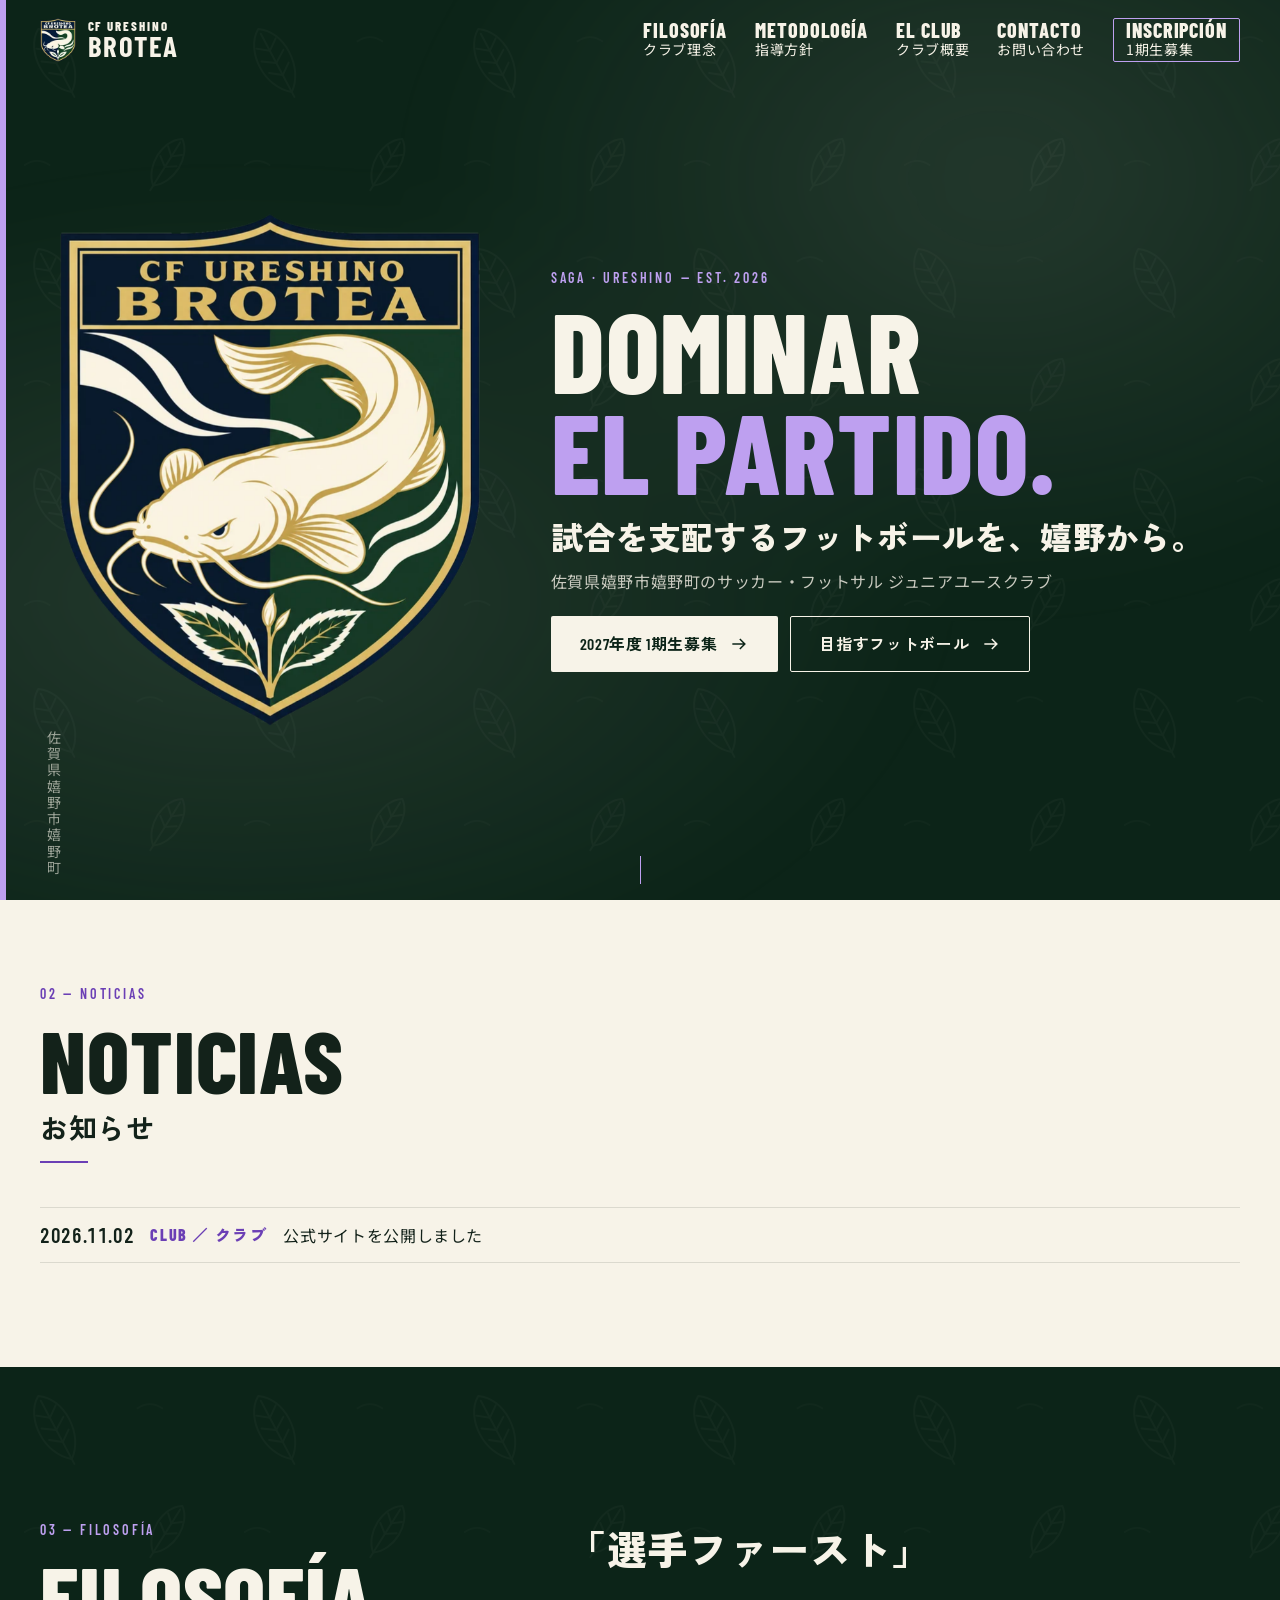
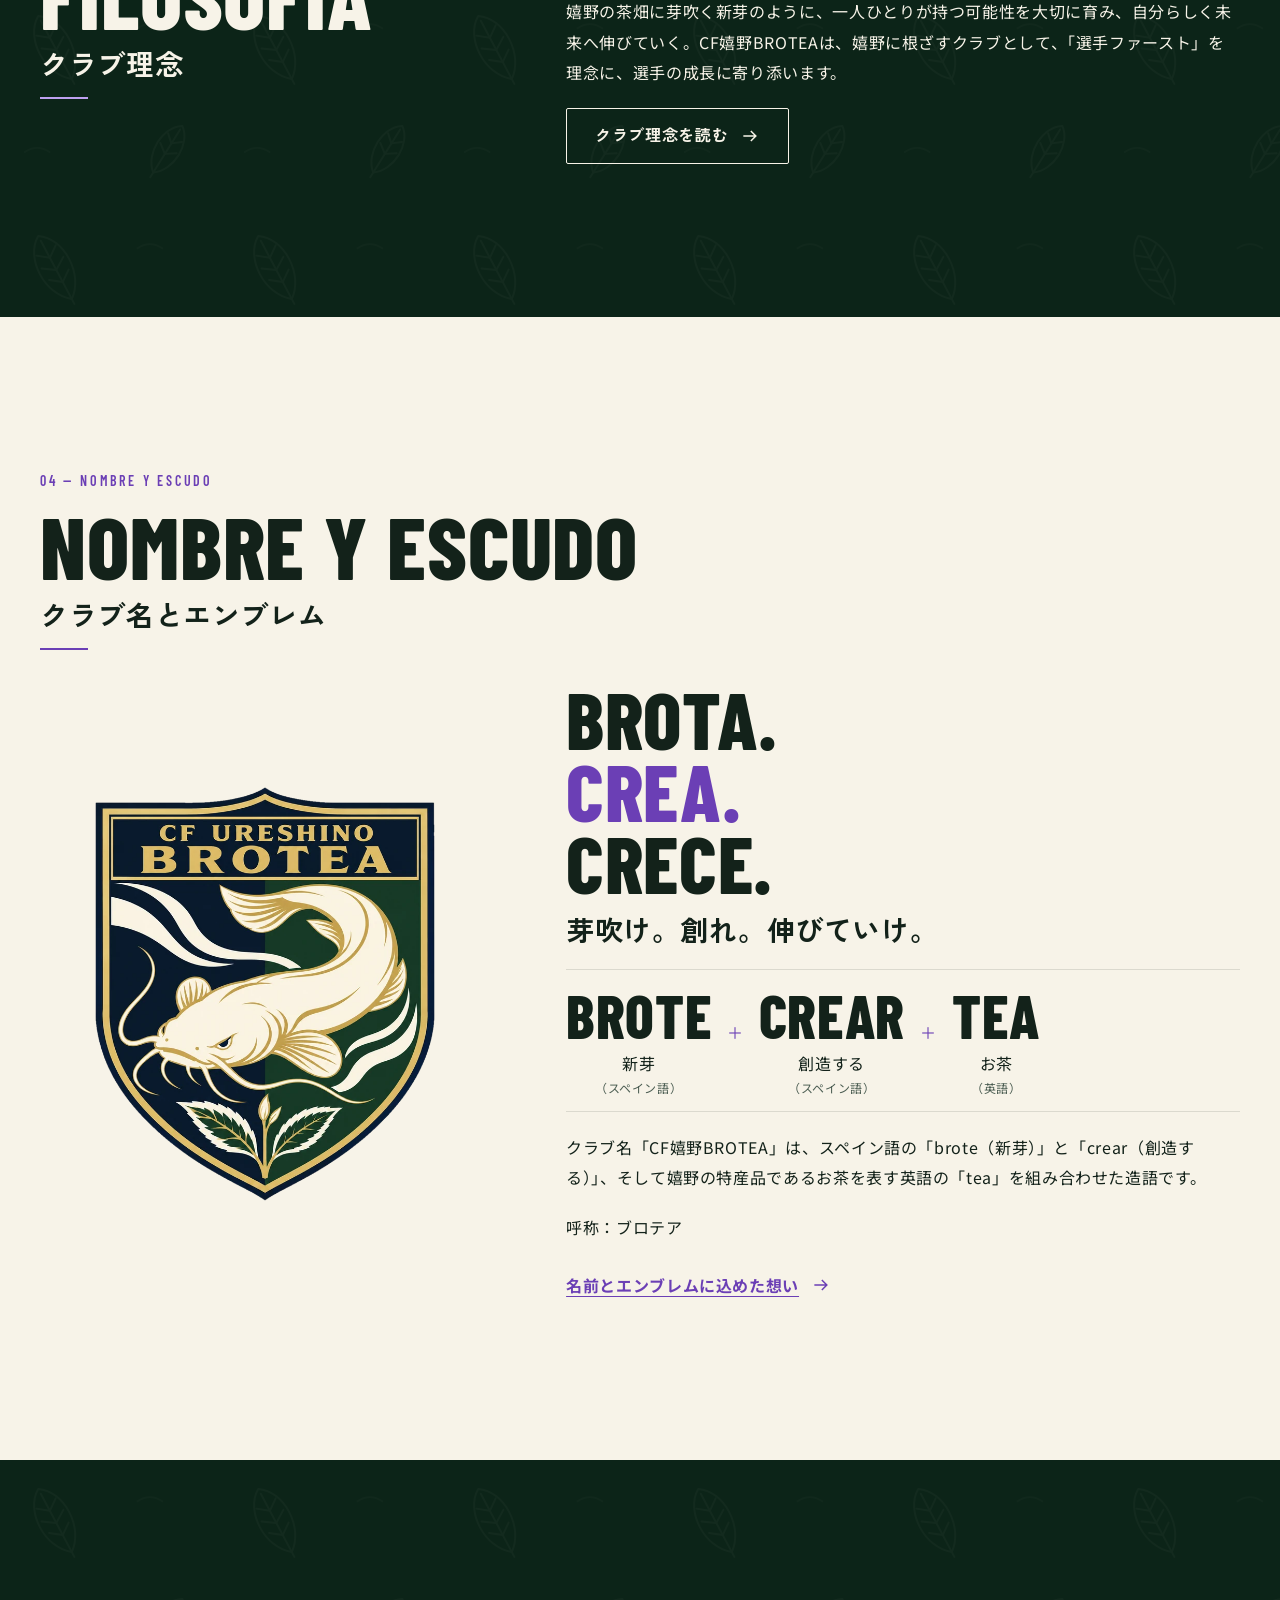
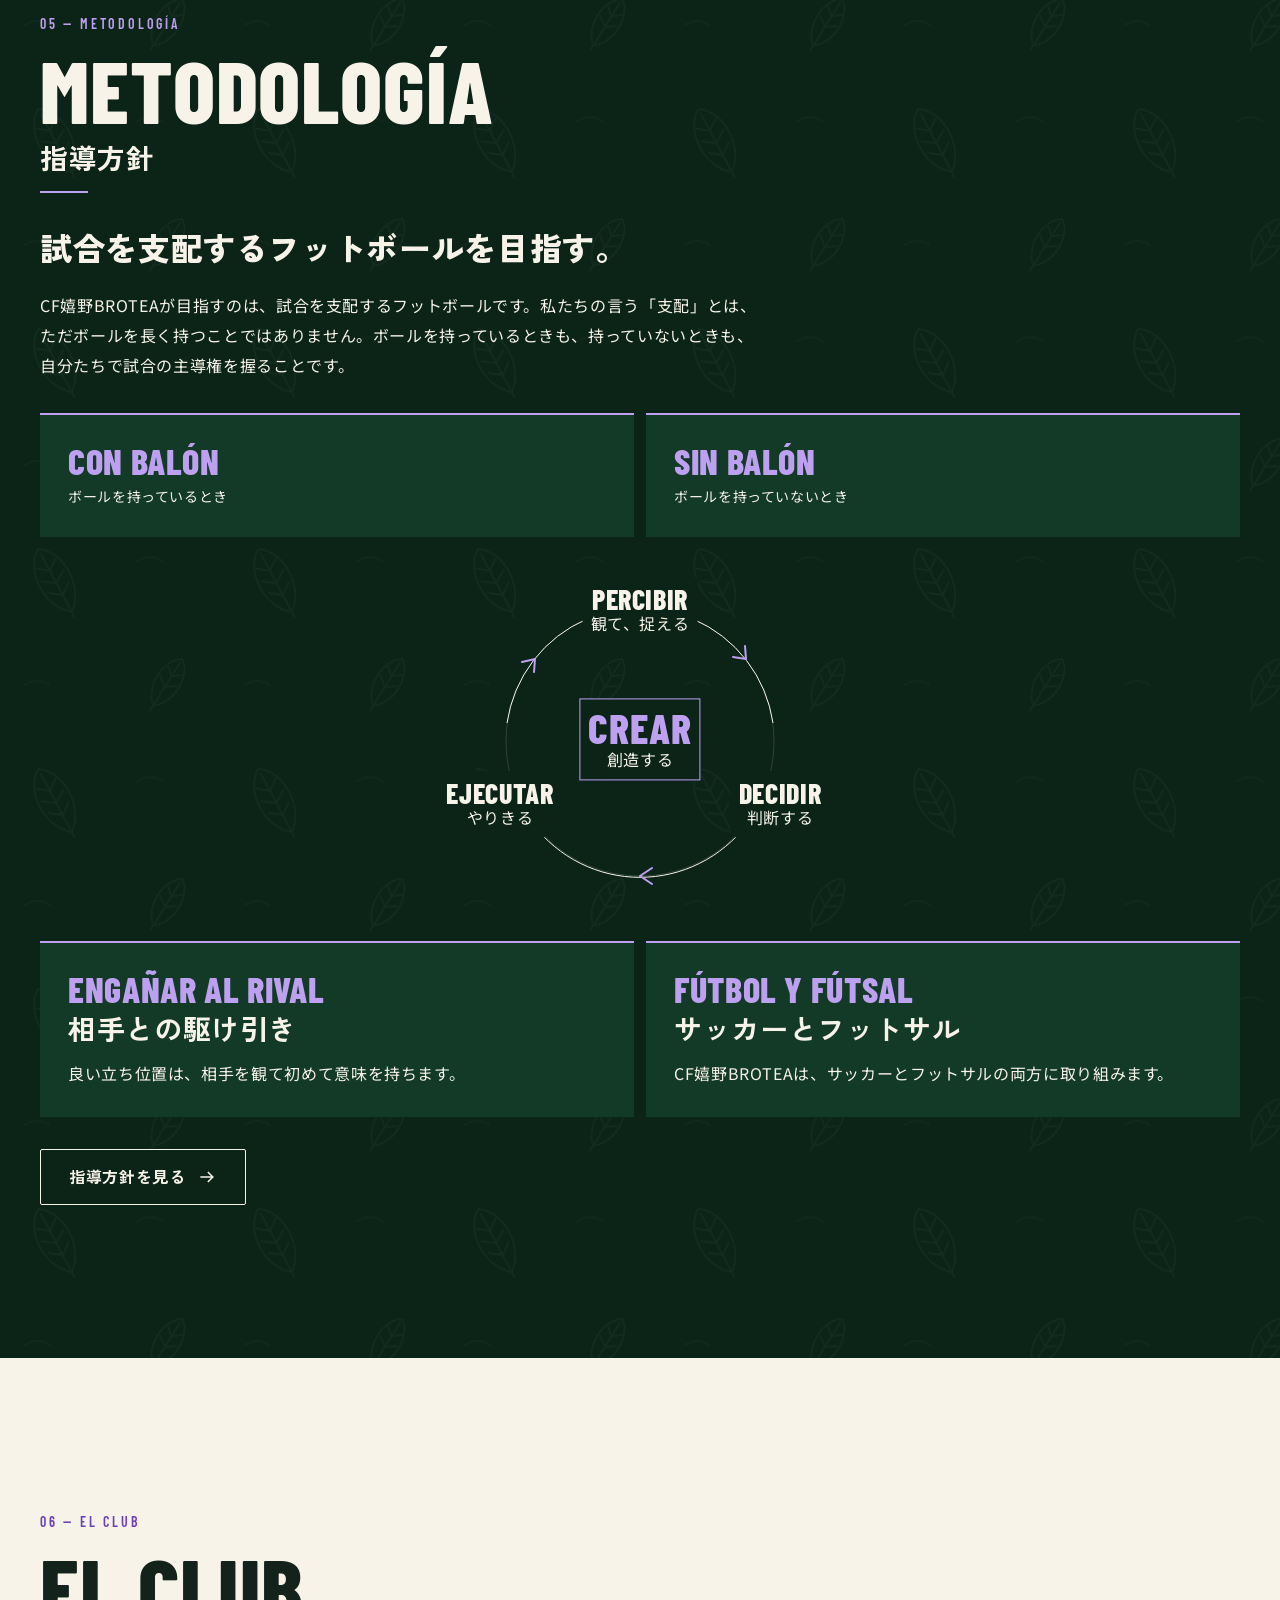
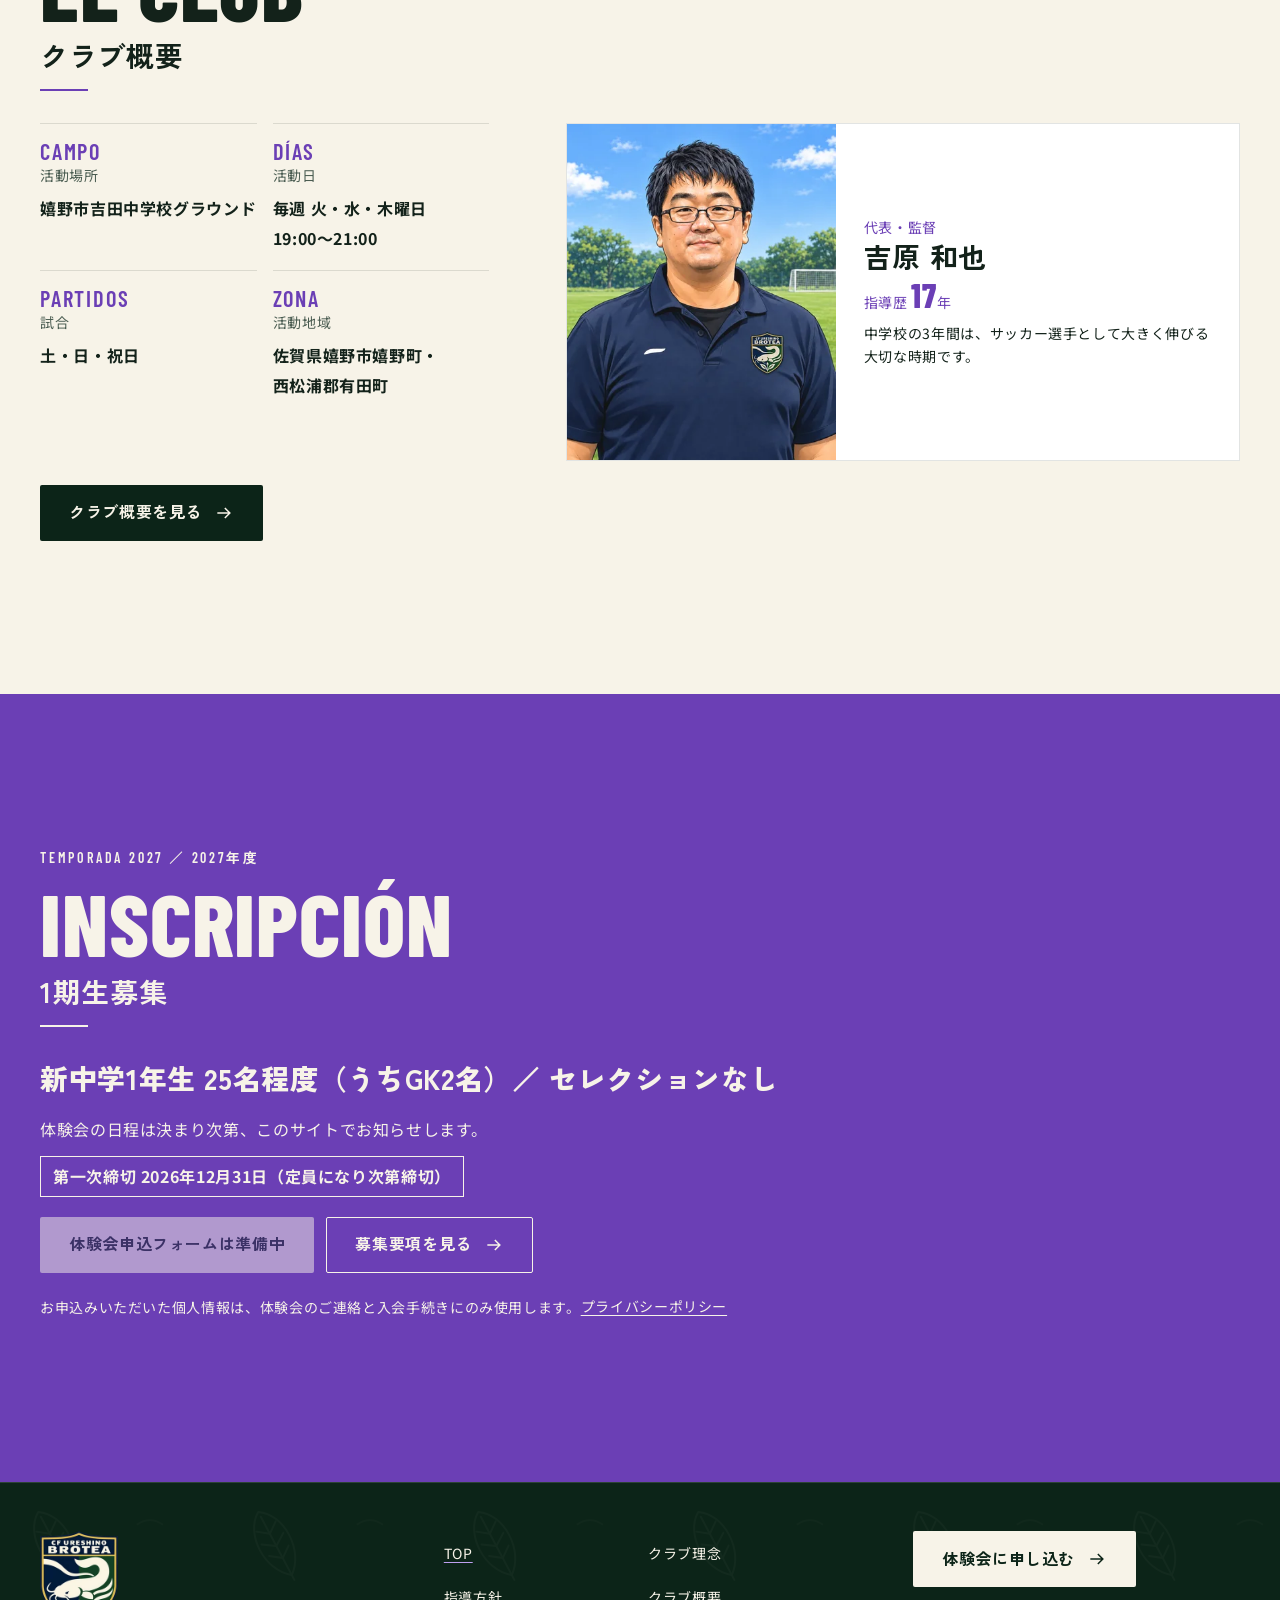
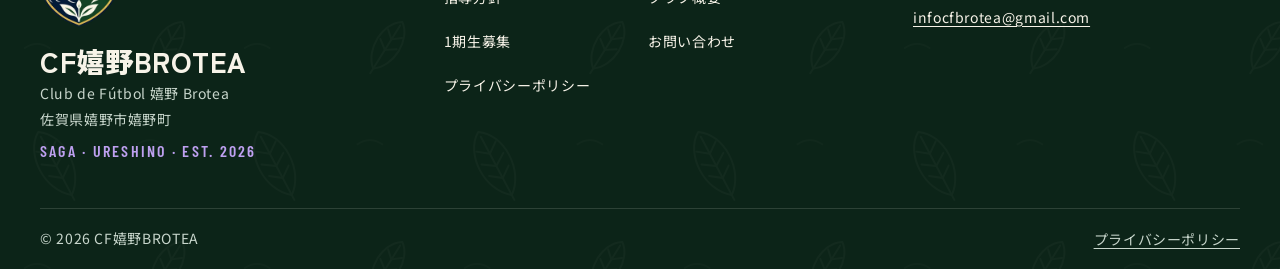
==== commit 13b25fa3: "フェーズ2: 下層6ページを実装し、フェーズ1レビューを反映 - filosofia / metodologia / club / inscripcion / contacto / privacy を" ====
--- a/index.html
+++ b/index.html
@@ -84,8 +84,8 @@
             <span class="hero__display" aria-hidden="true" lang="es">DOMINAR<span>EL PARTIDO.</span></span>
           </h1>
           <div class="hero__intro">
-            <p class="hero__lead" aria-hidden="true">試合を支配するフットボールを、嬉野から。</p>
-            <p>佐賀県嬉野市嬉野町のサッカー・フットサル ジュニアユースクラブ</p>
+            <p class="hero__lead" aria-hidden="true">試合を支配するフットボールを、<span class="nowrap">嬉野から。</span></p>
+            <p>佐賀県嬉野市嬉野町の<span class="nowrap">サッカー・フットサル</span> <span class="nowrap">ジュニアユースクラブ</span></p>
           </div>
           <div class="hero__actions button-row">
             <a class="button button--primary" href="inscripcion.html"><span><span data-season>2027</span>年度 1期生募集</span> <svg class="button__arrow" aria-hidden="true" viewBox="0 0 24 24" width="20" height="20"><path d="M4 12h15m-6-6 6 6-6 6" fill="none" stroke="currentColor" stroke-width="1.8"/></svg></a>
@@ -164,8 +164,8 @@
           <p>CF嬉野BROTEAが目指すのは、試合を支配するフットボールです。私たちの言う「支配」とは、ただボールを長く持つことではありません。ボールを持っているときも、持っていないときも、自分たちで試合の主導権を握ることです。</p>
         </div>
         <div class="tactical-pair">
-          <p><span lang="es">CON BALÓN</span>ボールを持っているとき</p>
-          <p><span lang="es">SIN BALÓN</span>ボールを持っていないとき</p>
+          <p><span lang="es">CON BALÓN</span>ボールを<span class="nowrap">持っているとき</span></p>
+          <p><span lang="es">SIN BALÓN</span>ボールを<span class="nowrap">持っていないとき</span></p>
         </div>
         <figure class="cycle" role="img" aria-label="観て捉える、判断する、やりきる、のサイクルを繰り返した先に、創造が生まれる">
           <svg class="cycle__diagram" aria-hidden="true" viewBox="0 0 560 340" fill="none">
@@ -201,10 +201,10 @@
           </header>
         <div class="club-grid">
           <dl class="facts">
-            <div><dt><span lang="es">CAMPO</span>活動場所</dt><dd data-venue>嬉野市吉田中学校グラウンド</dd></div>
+            <div><dt><span lang="es">CAMPO</span>活動場所</dt><dd data-venue>嬉野市<wbr><span class="nowrap">吉田中学校グラウンド</span></dd></div>
             <div><dt><span lang="es">DÍAS</span>活動日</dt><dd>毎週 火・水・木曜日 19:00〜21:00</dd></div>
             <div><dt><span lang="es">PARTIDOS</span>試合</dt><dd>土・日・祝日</dd></div>
-            <div><dt><span lang="es">ZONA</span>活動地域</dt><dd>佐賀県嬉野市嬉野町・西松浦郡有田町</dd></div>
+            <div><dt><span lang="es">ZONA</span>活動地域</dt><dd><span class="nowrap">佐賀県嬉野市嬉野町・</span><wbr><span class="nowrap">西松浦郡有田町</span></dd></div>
           </dl>
           <article class="staff-card">
             <div class="photo-slot tea-pattern">
--- a/assets/css/tokens.css
+++ b/assets/css/tokens.css
@@ -14,6 +14,8 @@
   --c-crema-10: rgba(247, 243, 232, .10);
   --c-crema-60: rgba(247, 243, 232, .60);
   --c-crema-80: rgba(247, 243, 232, .80);
+  --tea-pattern-size: 220px;
+  --tea-pattern-opacity: .03;
 
   --f-display: "Barlow Condensed", "Zen Kaku Gothic New", sans-serif;
   --f-heading-ja: "Zen Kaku Gothic New", "Noto Sans JP", sans-serif;
@@ -21,7 +23,7 @@
   --text-small: .875rem;
   --text-body: clamp(1rem, 1.25vw, 1.0625rem);
   --text-heading: clamp(1.25rem, 2.6vw, 1.75rem);
-  --text-display: clamp(2.5rem, 7vw, 5.5rem);
+  --text-display: clamp(2.25rem, 7vw, 5.5rem);
   --text-eyebrow: .875rem;
 
   --container: 1200px;
--- a/assets/css/base.css
+++ b/assets/css/base.css
@@ -14,17 +14,31 @@
   letter-spacing: .04em;
 }
 
-:where(h1, h2, h3, p, figure, dl, dd, ul, ol) {
+:where(h1, h2, h3, h4, p, figure, dl, dd, ul, ol) {
   margin: 0;
 }
 
-h1, h2, h3 {
+h1, h2, h3, h4 {
   font-family: var(--f-heading-ja);
   line-height: 1.25;
 }
 
 h3 {
   font-size: var(--text-heading);
+}
+
+:where(h1, h2, h3, h4, .lead, .hero__intro p, .statement, .recruitment__lead,
+       .tactical-pair p, .facts dt, .facts dd, .deadline, .button, figcaption, summary) {
+  word-break: auto-phrase;
+  text-wrap: pretty;
+}
+
+:where(h1, h2, h3, h4) {
+  text-wrap: balance;
+}
+
+.nowrap {
+  white-space: nowrap;
 }
 
 small {
@@ -116,7 +130,8 @@
   z-index: -1;
   inset: 0;
   background: url("../img/pattern-tea.svg") repeat;
-  opacity: .05;
+  background-size: var(--tea-pattern-size);
+  opacity: var(--tea-pattern-opacity);
   pointer-events: none;
   content: "";
 }
--- a/assets/css/layout.css
+++ b/assets/css/layout.css
@@ -13,6 +13,34 @@
 
 .section--compact {
   padding-block: var(--section-y-compact);
+}
+
+.page-hero {
+  display: grid;
+  align-items: end;
+  min-block-size: clamp(320px, 50vh, 480px);
+  padding-block: var(--fallback-hero-inset, calc(var(--header-h) + var(--space-4))) var(--space-10);
+}
+
+.page-hero--compact {
+  min-block-size: clamp(280px, 43vh, 380px);
+}
+
+.page-hero__trail {
+  display: flex;
+  flex-wrap: wrap;
+  align-items: center;
+  gap: var(--space-2);
+  margin-block-end: var(--space-3);
+  color: var(--muted);
+  font-size: var(--text-small);
+}
+
+.page-hero__trail a {
+  display: inline-flex;
+  align-items: center;
+  min-inline-size: var(--tap-size);
+  min-block-size: var(--tap-size);
 }
 
 .section__heading-row {
@@ -177,7 +205,8 @@
     z-index: -1;
     inset: 0;
     background: url("../img/pattern-tea.svg") repeat;
-    opacity: .05;
+    background-size: var(--tea-pattern-size);
+    opacity: var(--tea-pattern-opacity);
     content: "";
   }
 
@@ -323,8 +352,12 @@
 }
 
 @media (min-width: 960px) {
-  .feature-grid, .club-grid {
+  .feature-grid {
     grid-template-columns: minmax(0, 2fr) minmax(0, 3fr);
+  }
+
+  .club-grid {
+    grid-template-columns: minmax(370px, 2fr) minmax(0, 3fr);
   }
 
   .site-header__bar {
--- a/assets/css/components.css
+++ b/assets/css/components.css
@@ -51,16 +51,21 @@
   border-color: currentColor;
 }
 
-.button--secondary:any-link:is(:hover, :focus-visible) {
+.button--secondary:is(:any-link, button:enabled):is(:hover, :focus-visible) {
   background: var(--c-linea-light);
 }
 
-:is(.surface--dark, .surface--accent) .button--secondary:any-link:is(:hover, :focus-visible) {
+:is(.surface--dark, .surface--accent) .button--secondary:is(:any-link, button:enabled):is(:hover, :focus-visible) {
   background: var(--c-crema-10);
 }
 
 .button[aria-disabled="true"] {
   opacity: .5;
+}
+
+[data-instagram-handle] {
+  overflow-wrap: anywhere;
+  text-transform: none;
 }
 
 .button__arrow, .instagram-icon, .external-icon {
@@ -106,6 +111,7 @@
 .sec-head__es {
   font: 800 var(--text-display) / .98 var(--f-display);
   letter-spacing: .01em;
+  overflow-wrap: anywhere;
 }
 
 .sec-head__ja {
@@ -344,13 +350,9 @@
 
 .tactical-pair, .feature-cards {
   display: grid;
-  grid-template-columns: repeat(2, minmax(0, 1fr));
+  grid-template-columns: minmax(0, 1fr);
   gap: var(--space-3);
   margin-block: var(--space-8);
-}
-
-.feature-cards {
-  grid-template-columns: 1fr;
 }
 
 .tactical-pair > p, .feature-card {
@@ -359,11 +361,15 @@
   background-color: var(--c-verde-profundo);
 }
 
+.surface--light .feature-card {
+  background-color: var(--c-blanco);
+}
+
 .tactical-pair > p {
   font-size: var(--text-small);
 }
 
-.tactical-pair span, .feature-card h3 span {
+.tactical-pair [lang="es"], .feature-card h3 [lang="es"] {
   display: block;
   margin-block-end: var(--space-1);
   color: var(--accent);
@@ -434,7 +440,7 @@
   color: var(--muted);
 }
 
-.facts dt span {
+.facts dt [lang="es"] {
   display: block;
   color: var(--accent);
   font: 600 1.4rem / 1 var(--f-display);
@@ -444,6 +450,28 @@
 .facts dd {
   margin-block-start: var(--space-1);
   font-weight: 700;
+}
+
+@media not all and (min-width: 480px) {
+  .facts {
+    grid-template-columns: minmax(0, 1fr);
+  }
+
+  .facts > div {
+    display: grid;
+    grid-template-columns: minmax(102px, 1fr) minmax(0, 2.2fr);
+    align-items: baseline;
+    gap: var(--space-3);
+  }
+
+  .facts dt [lang="es"] {
+    font-size: 1.125rem;
+    letter-spacing: .025em;
+  }
+
+  .facts dd {
+    margin-block-start: 0;
+  }
 }
 
 .staff-card {
@@ -498,6 +526,331 @@
 
 .club-grid + .button {
   margin-block-start: var(--space-6);
+}
+
+.lead {
+  font: 700 clamp(1.125rem, 2.2vw, 1.5rem) / 1.65 var(--f-heading-ja);
+}
+
+.note {
+  margin-block-start: var(--space-5);
+  color: var(--muted);
+  font-size: var(--text-small);
+}
+
+.prose--airy > * + * {
+  margin-block-start: var(--space-8);
+}
+
+.concept-panel {
+  text-align: center;
+}
+
+.concept-panel .sec-head__title::after {
+  margin-inline: auto;
+}
+
+.concept-panel__es {
+  margin-block: var(--space-2) var(--space-4);
+  color: var(--accent);
+  font: 800 clamp(1.7rem, 5vw, 3rem) / 1.1 var(--f-display);
+}
+
+.tea-divider {
+  display: flex;
+  align-items: center;
+  gap: var(--space-3);
+  padding-inline: var(--gutter);
+  color: var(--accent);
+}
+
+.tea-divider::before, .tea-divider::after {
+  flex: 1;
+  border-block-start: 1px solid var(--line);
+  content: "";
+}
+
+.crest-study {
+  display: grid;
+  align-items: center;
+  gap: var(--space-6);
+}
+
+.crest-study__image {
+  inline-size: min(75%, 410px);
+  justify-self: center;
+}
+
+.crest-study__notes {
+  display: grid;
+  gap: var(--space-4);
+  padding: 0;
+  list-style: none;
+}
+
+.crest-study__note {
+  position: relative;
+  padding-inline-start: var(--space-3);
+  border-inline-start: 2px solid var(--accent);
+}
+
+.crest-study__note strong {
+  display: block;
+  color: var(--accent);
+}
+
+.statement--large {
+  font-size: clamp(1.75rem, 4.5vw, 3rem);
+}
+
+.pair-rule {
+  margin-block-end: var(--space-4);
+}
+
+.pair-rule::before {
+  inline-size: 48px;
+  border-block-start: 2px solid var(--accent);
+  content: "";
+}
+
+.pair-note {
+  max-inline-size: 20rem;
+  align-self: center;
+  margin-block-end: var(--space-4);
+}
+
+.profile {
+  display: grid;
+  align-items: start;
+  gap: var(--feature-gap);
+}
+
+.profile .photo-slot {
+  inline-size: min(100%, 400px);
+}
+
+.profile__role, .profile__roman {
+  color: var(--accent);
+}
+
+.profile__name {
+  font-size: clamp(1.75rem, 4vw, 3rem);
+}
+
+.profile__roman {
+  margin-block-start: var(--space-2);
+  font: 800 1.5rem / 1.2 var(--f-display);
+  letter-spacing: .06em;
+}
+
+.profile__history {
+  display: grid;
+  gap: var(--space-6);
+}
+
+.profile__history ul, .checklist {
+  padding-inline-start: var(--space-6);
+}
+
+.profile__message {
+  margin-inline: 0;
+  padding-inline-start: var(--space-4);
+  border-inline-start: 2px solid var(--accent);
+}
+
+.profile__message p:first-child {
+  font: 700 var(--text-heading) / 1.5 var(--f-heading-ja);
+}
+
+.kit-mark {
+  inline-size: clamp(40px, 8vw, 76px);
+}
+
+.kit-gallery {
+  display: grid;
+  gap: var(--space-8);
+  max-inline-size: 960px;
+}
+
+.kit-gallery__item {
+  border: 1px solid var(--line);
+  background: var(--c-blanco);
+}
+
+.kit-gallery figcaption {
+  padding: var(--space-3) var(--space-4);
+  font-weight: 700;
+}
+
+.kit-gallery figcaption [lang="en"] {
+  font-family: var(--f-display);
+  font-size: 1.25rem;
+}
+
+.photo-placeholder {
+  display: grid;
+  align-content: center;
+  justify-items: center;
+  gap: var(--space-4);
+  min-block-size: 230px;
+  padding: var(--space-6) var(--space-4);
+  border: 1px solid var(--line);
+  background: var(--c-verde-profundo);
+  text-align: center;
+}
+
+.photo-placeholder img {
+  inline-size: 60px;
+}
+
+.photo-placeholder strong {
+  display: block;
+  color: var(--accent);
+  font: 800 var(--text-heading) / 1.2 var(--f-display);
+}
+
+.steps, .recruitment-facts, .contact-grid {
+  display: grid;
+  gap: var(--space-4);
+}
+
+.steps {
+  counter-reset: entry-step;
+  padding: 0;
+  list-style: none;
+}
+
+.steps > li {
+  counter-increment: entry-step;
+  padding-block-start: var(--space-4);
+  border-block-start: 1px solid var(--line);
+}
+
+.steps > li::before {
+  display: grid;
+  place-items: center;
+  inline-size: 48px;
+  block-size: 48px;
+  margin-block-end: var(--space-3);
+  background: var(--c-verde);
+  color: var(--c-crema);
+  font: 800 1.5rem / 1 var(--f-display);
+  content: counter(entry-step, decimal-leading-zero);
+}
+
+.steps p, .checklist > li + li {
+  margin-block-start: var(--space-2);
+}
+
+.callout {
+  margin-block-start: var(--space-6);
+  padding: var(--space-5);
+  border-inline-start: 3px solid var(--accent);
+  background: var(--c-blanco);
+}
+
+.recruitment-facts > * {
+  padding: var(--space-5);
+  border-block-start: 2px solid var(--accent);
+  background: var(--c-verde-profundo);
+}
+
+.recruitment-facts strong {
+  color: var(--accent);
+  font: 800 clamp(1.75rem, 5vw, 3.75rem) / 1 var(--f-display);
+}
+
+.recruitment-facts strong.nowrap {
+  font: 900 var(--text-heading) / 1.3 var(--f-heading-ja);
+}
+
+.surface--light .deadline {
+  color: var(--accent);
+}
+
+.faq details {
+  border-block-start: 1px solid var(--line);
+}
+
+.faq details:last-child {
+  border-block-end: 1px solid var(--line);
+}
+
+.faq summary {
+  display: flex;
+  align-items: center;
+  justify-content: space-between;
+  gap: var(--space-3);
+  min-block-size: var(--tap-size);
+  padding-block: var(--space-4);
+  font-weight: 700;
+  cursor: pointer;
+  list-style: none;
+}
+
+.faq summary::-webkit-details-marker {
+  display: none;
+}
+
+.faq summary::after {
+  color: var(--accent);
+  font: 800 1.6rem / 1 var(--f-display);
+  content: "+";
+}
+
+.faq details[open] summary::after {
+  content: "−";
+}
+
+.faq details > p {
+  padding-block-end: var(--space-4);
+  color: var(--muted);
+}
+
+.contact-card {
+  min-inline-size: 0;
+  padding: clamp(16px, 4vw, 36px);
+  border-block-start: 2px solid var(--accent);
+  background: var(--c-blanco);
+}
+
+.surface--dark .contact-card {
+  background: var(--c-verde-profundo);
+}
+
+.contact-card [data-email] {
+  overflow-wrap: anywhere;
+}
+
+.contact-card .sec-head__es {
+  font-size: clamp(1.8rem, 4vw, 3.5rem);
+}
+
+.contact-card button {
+  cursor: pointer;
+}
+
+.contact-card [role="status"] {
+  color: var(--muted);
+  font-size: var(--text-small);
+}
+
+.contact-card [role="status"]:empty {
+  margin: 0;
+}
+
+.policy > section + section {
+  margin-block-start: var(--space-8);
+  padding-block-start: var(--space-6);
+  border-block-start: 1px solid var(--line);
+}
+
+.policy h2 {
+  font-size: var(--text-heading);
+}
+
+.policy h2 + p {
+  margin-block-start: var(--space-3);
 }
 
 .recruitment__lead {
@@ -595,12 +948,56 @@
     display: none;
   }
 
-  .feature-cards {
+  .tactical-pair, .feature-cards:not(.feature-cards--three), .steps, .contact-grid {
     grid-template-columns: repeat(2, minmax(0, 1fr));
   }
+
 }
 
 @media (min-width: 960px) {
+  .steps {
+    grid-template-columns: repeat(4, minmax(0, 1fr));
+  }
+
+  .feature-cards--three, .recruitment-facts {
+    grid-template-columns: repeat(3, minmax(0, 1fr));
+  }
+
+  .profile {
+    grid-template-columns: minmax(0, 2fr) minmax(0, 3fr);
+  }
+
+  .crest-study {
+    grid-template-columns: minmax(0, 1fr) minmax(0, 1.5fr) minmax(0, 1fr);
+    grid-template-rows: repeat(2, auto);
+    column-gap: var(--space-10);
+  }
+
+  .crest-study__image {
+    grid-area: 1 / 2 / span 2;
+    inline-size: 100%;
+  }
+
+  .crest-study__notes {
+    display: contents;
+  }
+
+  .crest-study__note:nth-child(1) { grid-area: 1 / 1; }
+  .crest-study__note:nth-child(2) { grid-area: 1 / 3; }
+  .crest-study__note:nth-child(3) { grid-area: 2 / 1; }
+  .crest-study__note:nth-child(4) { grid-area: 2 / 3; }
+
+  .crest-study__note::after {
+    position: absolute;
+    inset-block-start: .8em;
+    inline-size: var(--space-8);
+    border-block-start: 1px solid var(--accent);
+    content: "";
+  }
+
+  .crest-study__note:nth-child(odd)::after { inset-inline-start: calc(100% + var(--space-2)); }
+  .crest-study__note:nth-child(even)::after { inset-inline-end: calc(100% + var(--space-2)); }
+
   .sticky-cta {
     display: none;
   }
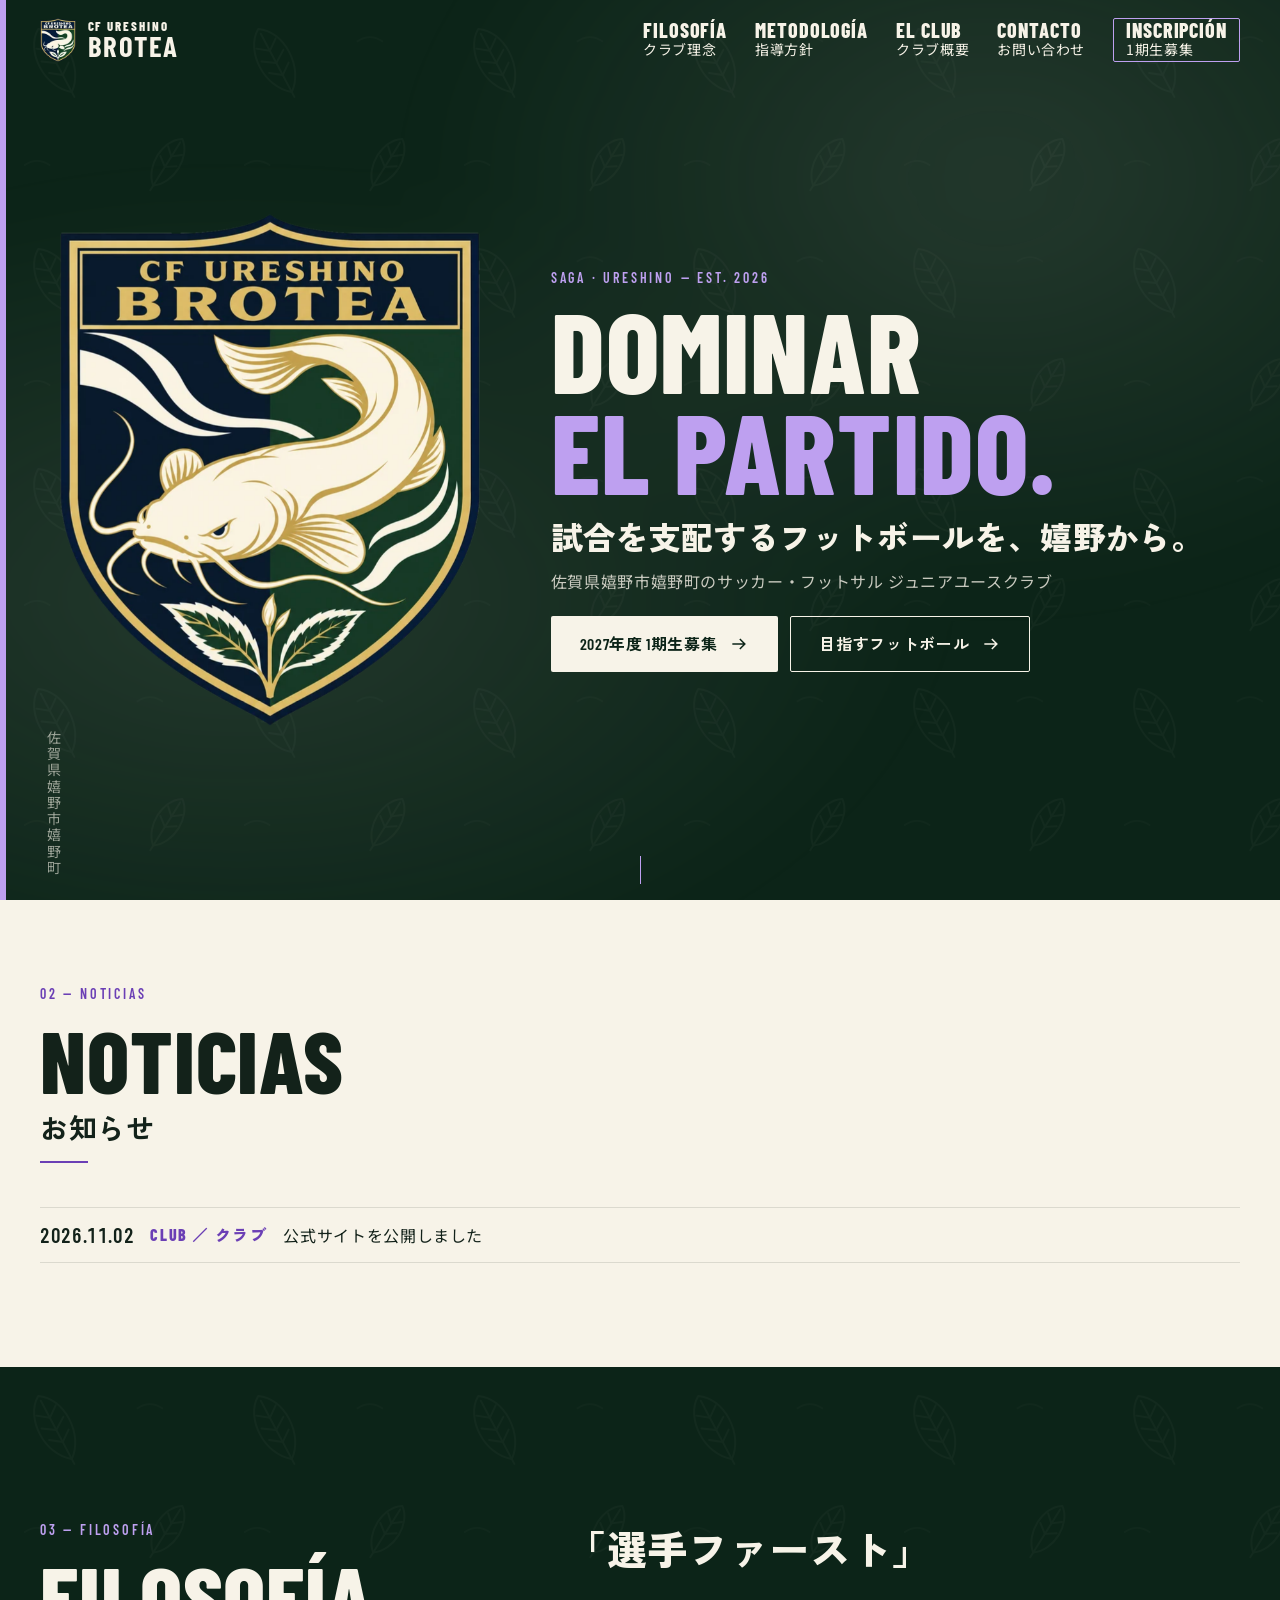
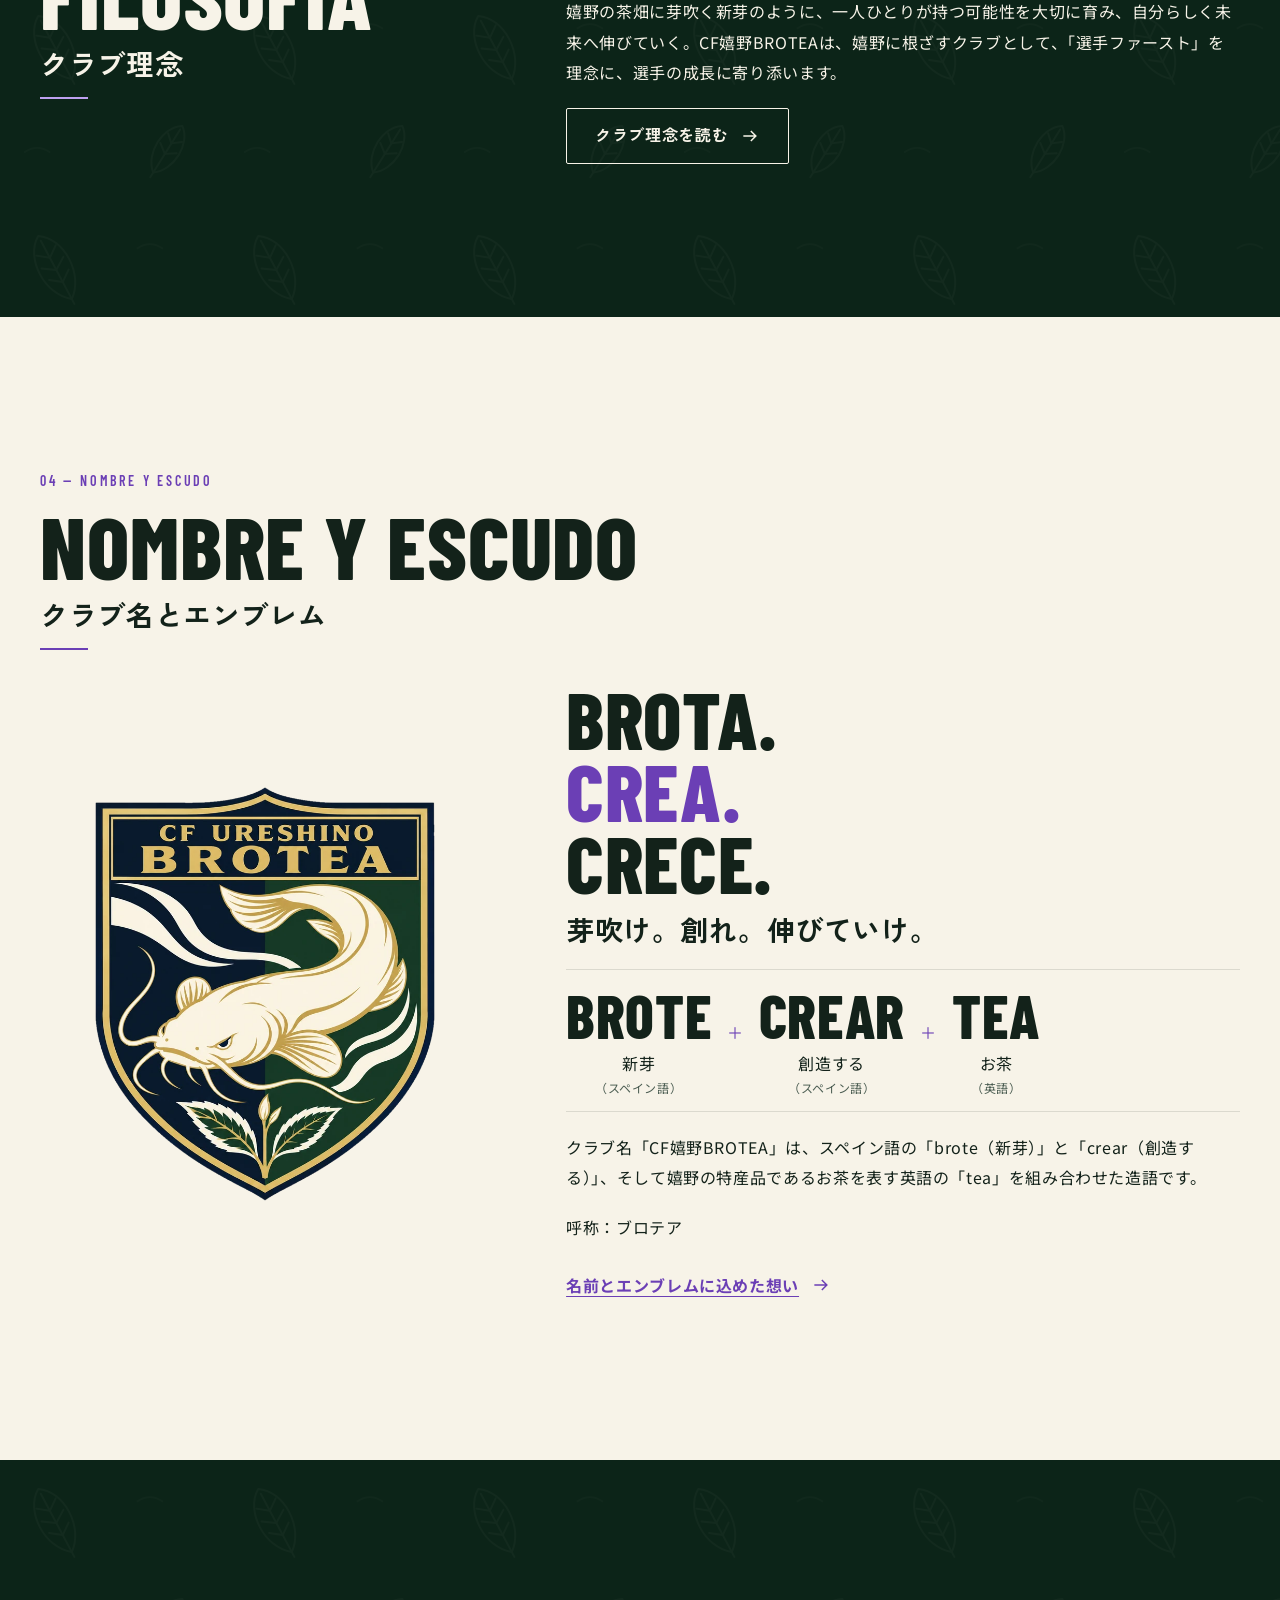
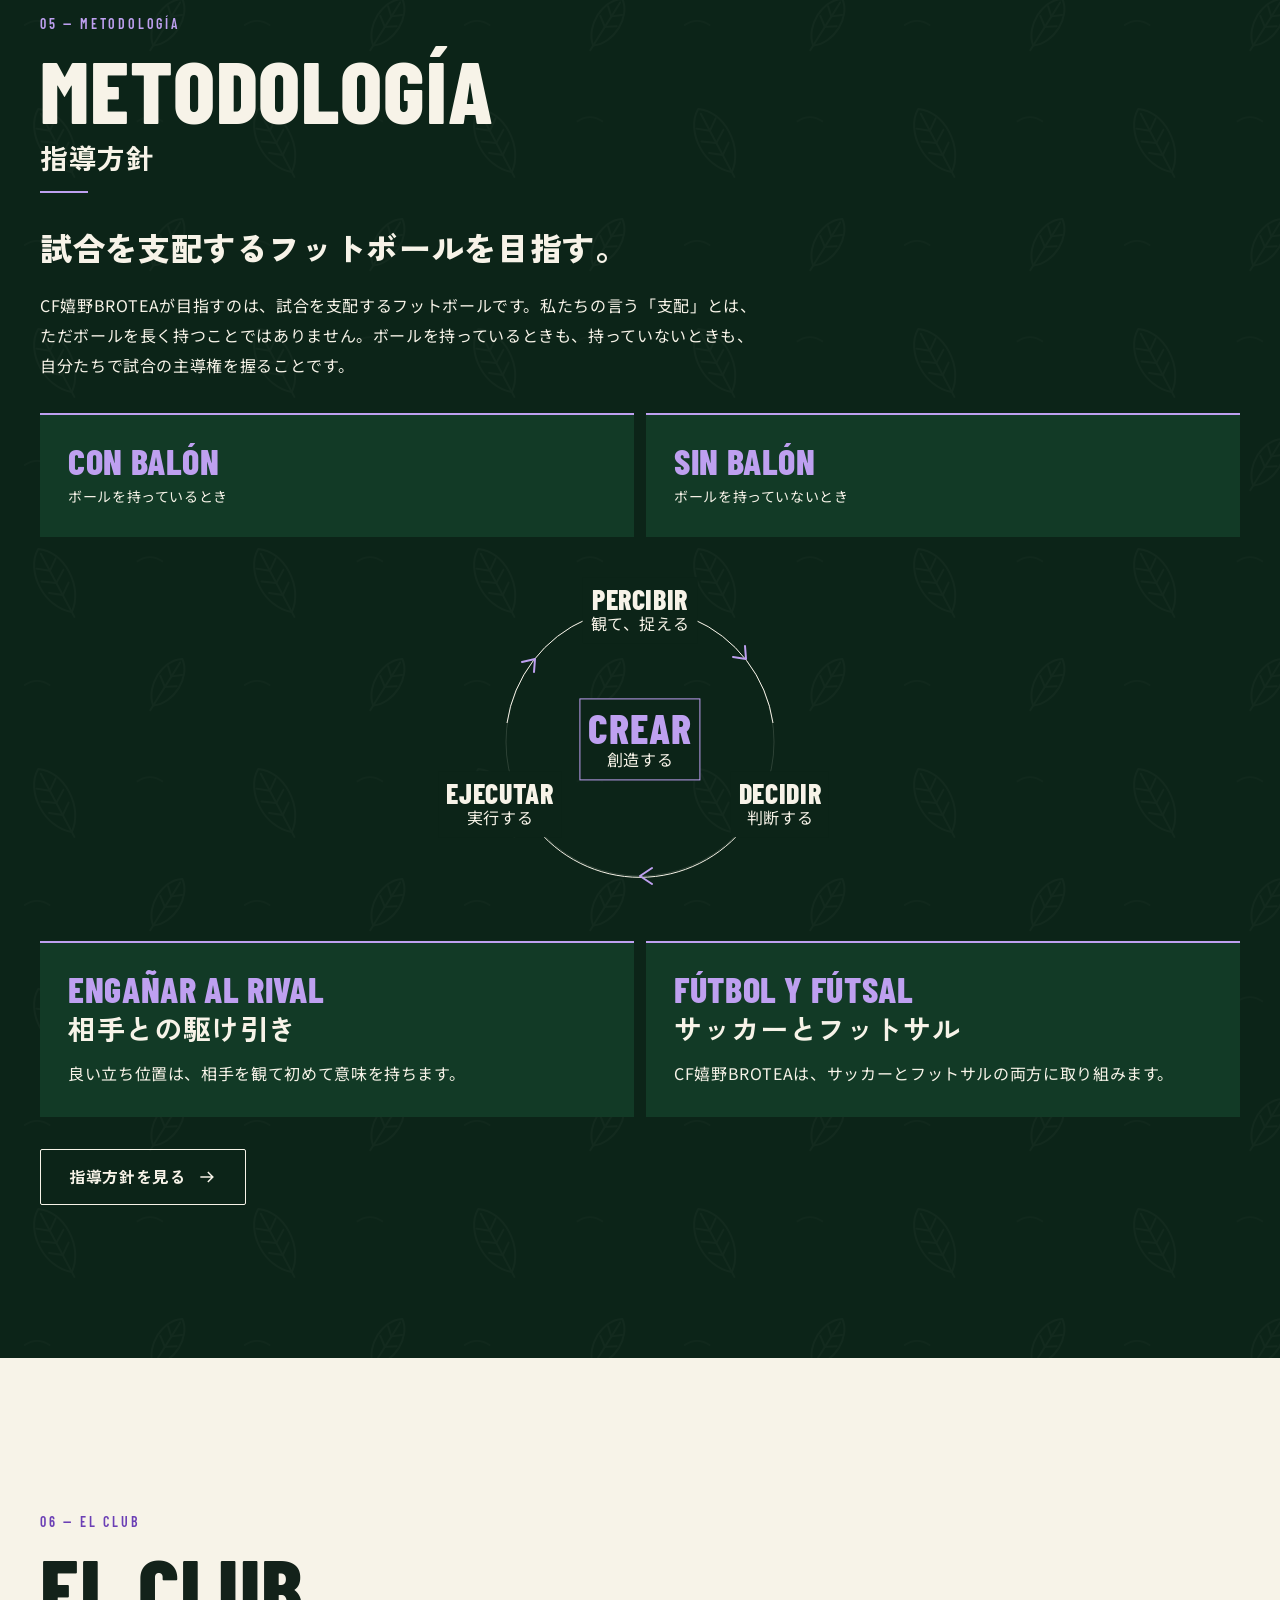
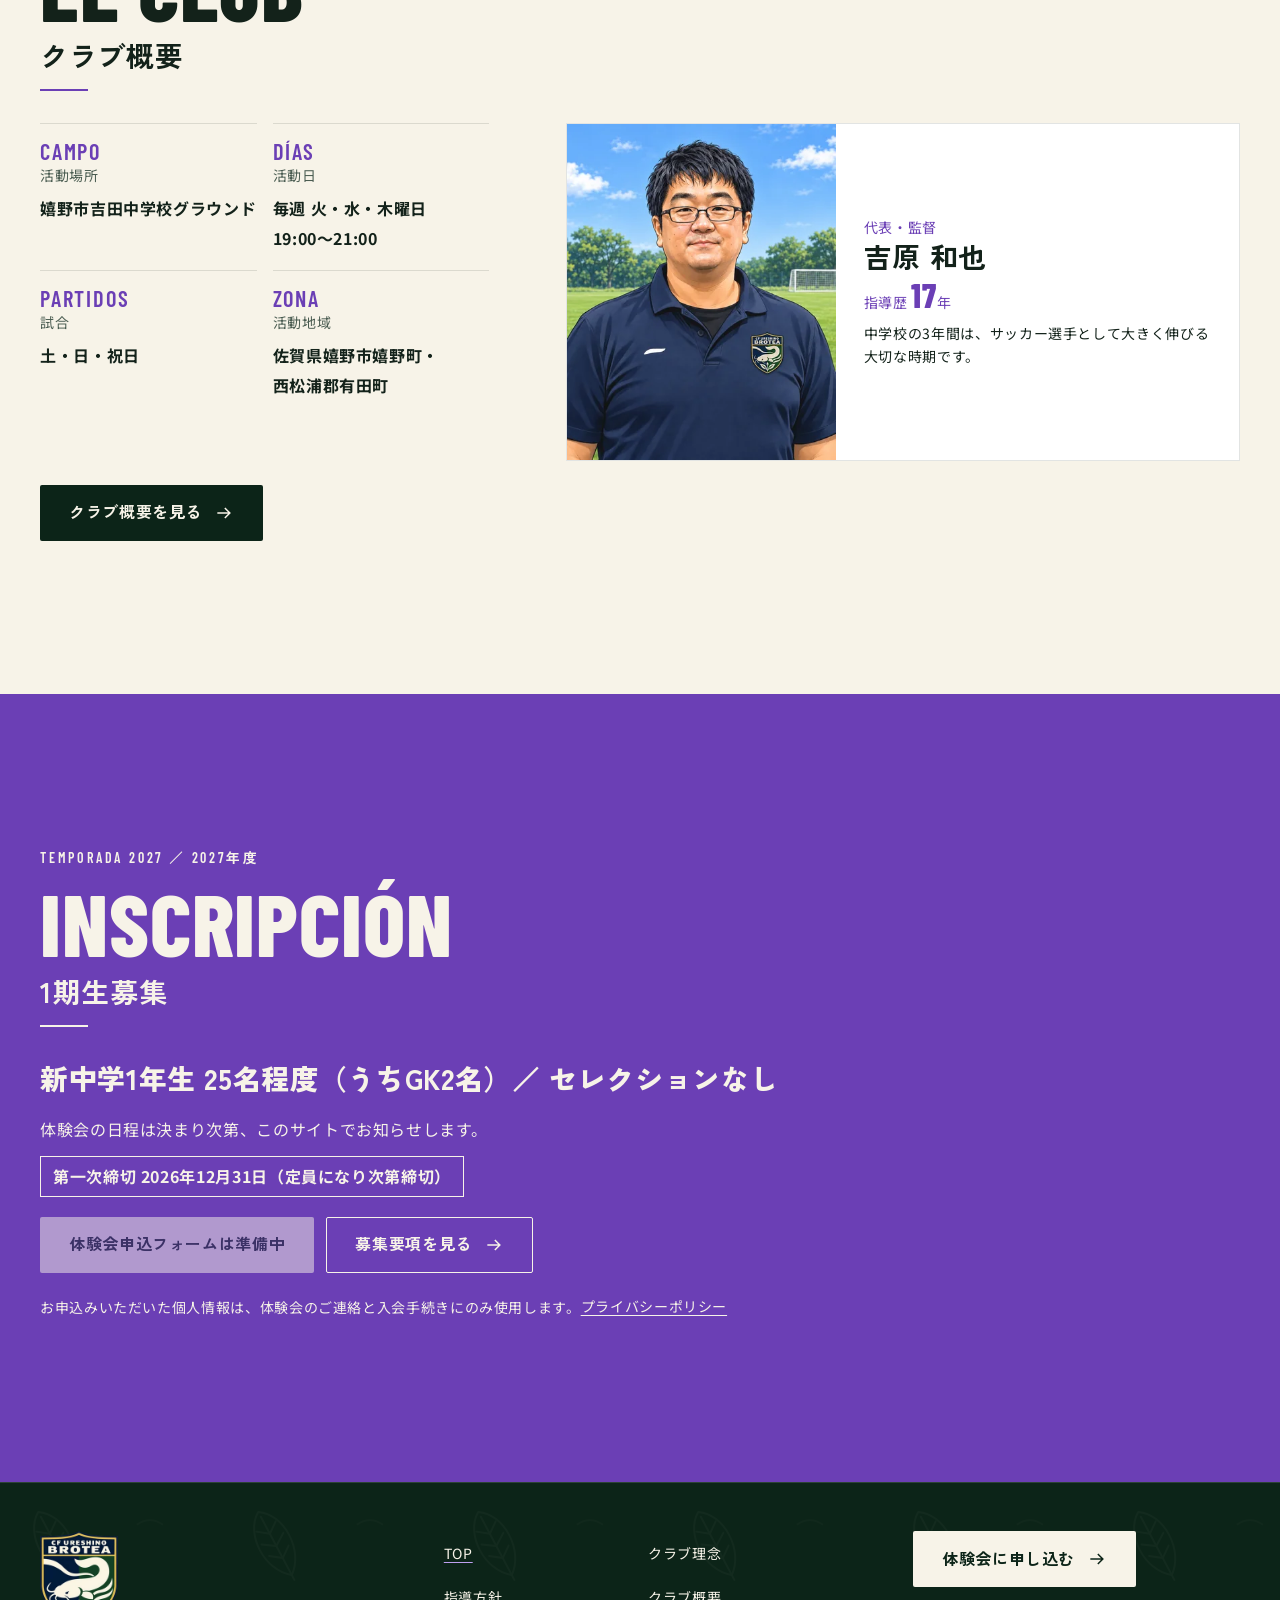
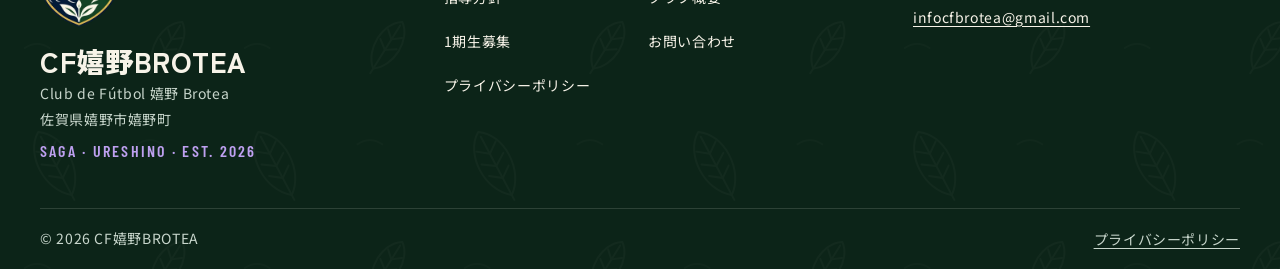
==== commit 561cb365: "指導方針: EJECUTARの和訳を「やりきる」から「実行する」に変更 スペイン語ejecutarの意味と、募集要項「目指す育成」の表記（実行）に合わせる。  Co-Authored-By: Clau" ====
--- a/index.html
+++ b/index.html
@@ -167,7 +167,7 @@
           <p><span lang="es">CON BALÓN</span>ボールを<span class="nowrap">持っているとき</span></p>
           <p><span lang="es">SIN BALÓN</span>ボールを<span class="nowrap">持っていないとき</span></p>
         </div>
-        <figure class="cycle" role="img" aria-label="観て捉える、判断する、やりきる、のサイクルを繰り返した先に、創造が生まれる">
+        <figure class="cycle" role="img" aria-label="観て捉える、判断する、実行する、のサイクルを繰り返した先に、創造が生まれる">
           <svg class="cycle__diagram" aria-hidden="true" viewBox="0 0 560 340" fill="none">
             <circle cx="280" cy="173" r="134" stroke="var(--c-linea-dark)" stroke-width="1"/>
             <path d="M333 50a134 134 0 0 1 80 104m-26 101a134 134 0 0 1-214 0m-26-101a134 134 0 0 1 80-104" stroke="var(--c-crema)" stroke-width="1"/>
@@ -175,7 +175,7 @@
           </svg>
           <div class="cycle__step cycle__step--observe"><strong lang="es">PERCIBIR</strong><span>観て、捉える</span></div>
           <div class="cycle__step cycle__step--decide"><strong lang="es">DECIDIR</strong><span>判断する</span></div>
-          <div class="cycle__step cycle__step--act"><strong lang="es">EJECUTAR</strong><span>やりきる</span></div>
+          <div class="cycle__step cycle__step--act"><strong lang="es">EJECUTAR</strong><span>実行する</span></div>
           <div class="cycle__repeat">↺ 繰り返す</div>
           <div class="cycle__step cycle__step--create"><strong lang="es">CREAR</strong><span>創造する</span></div>
         </figure>
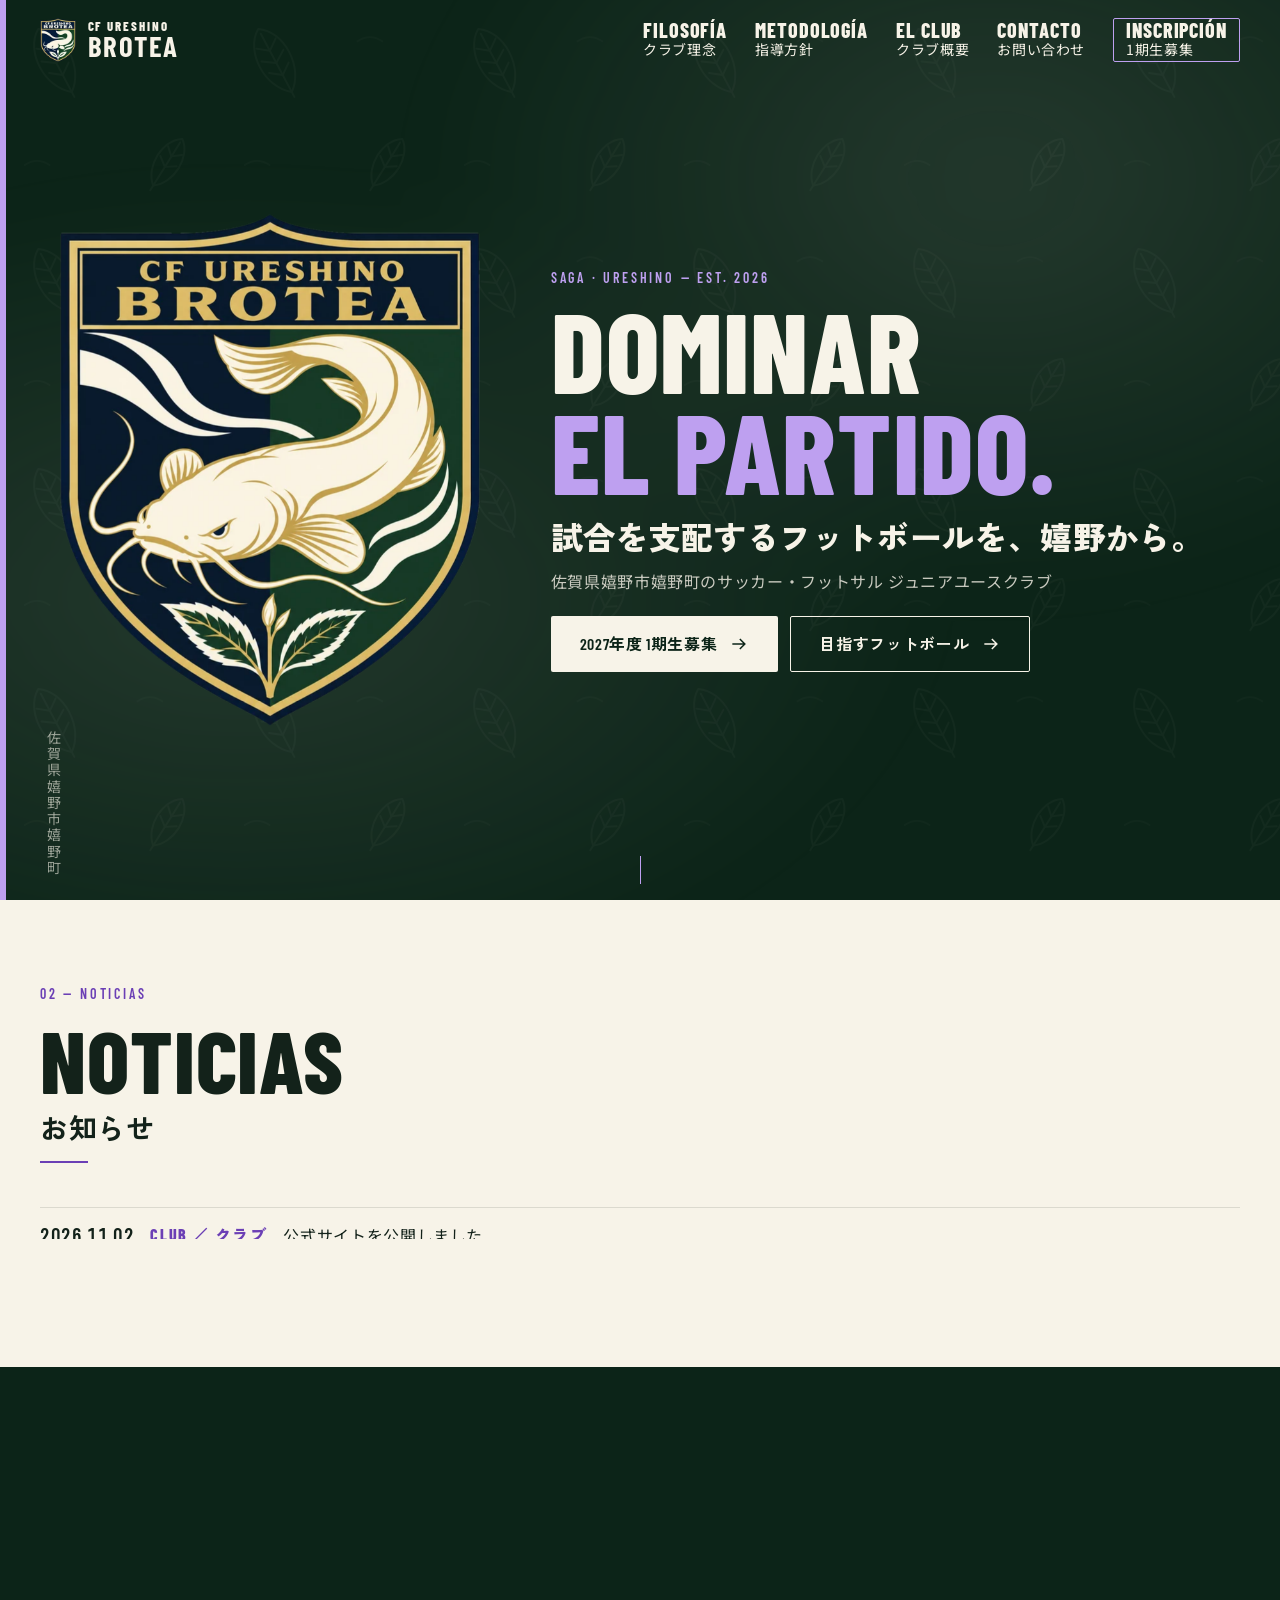
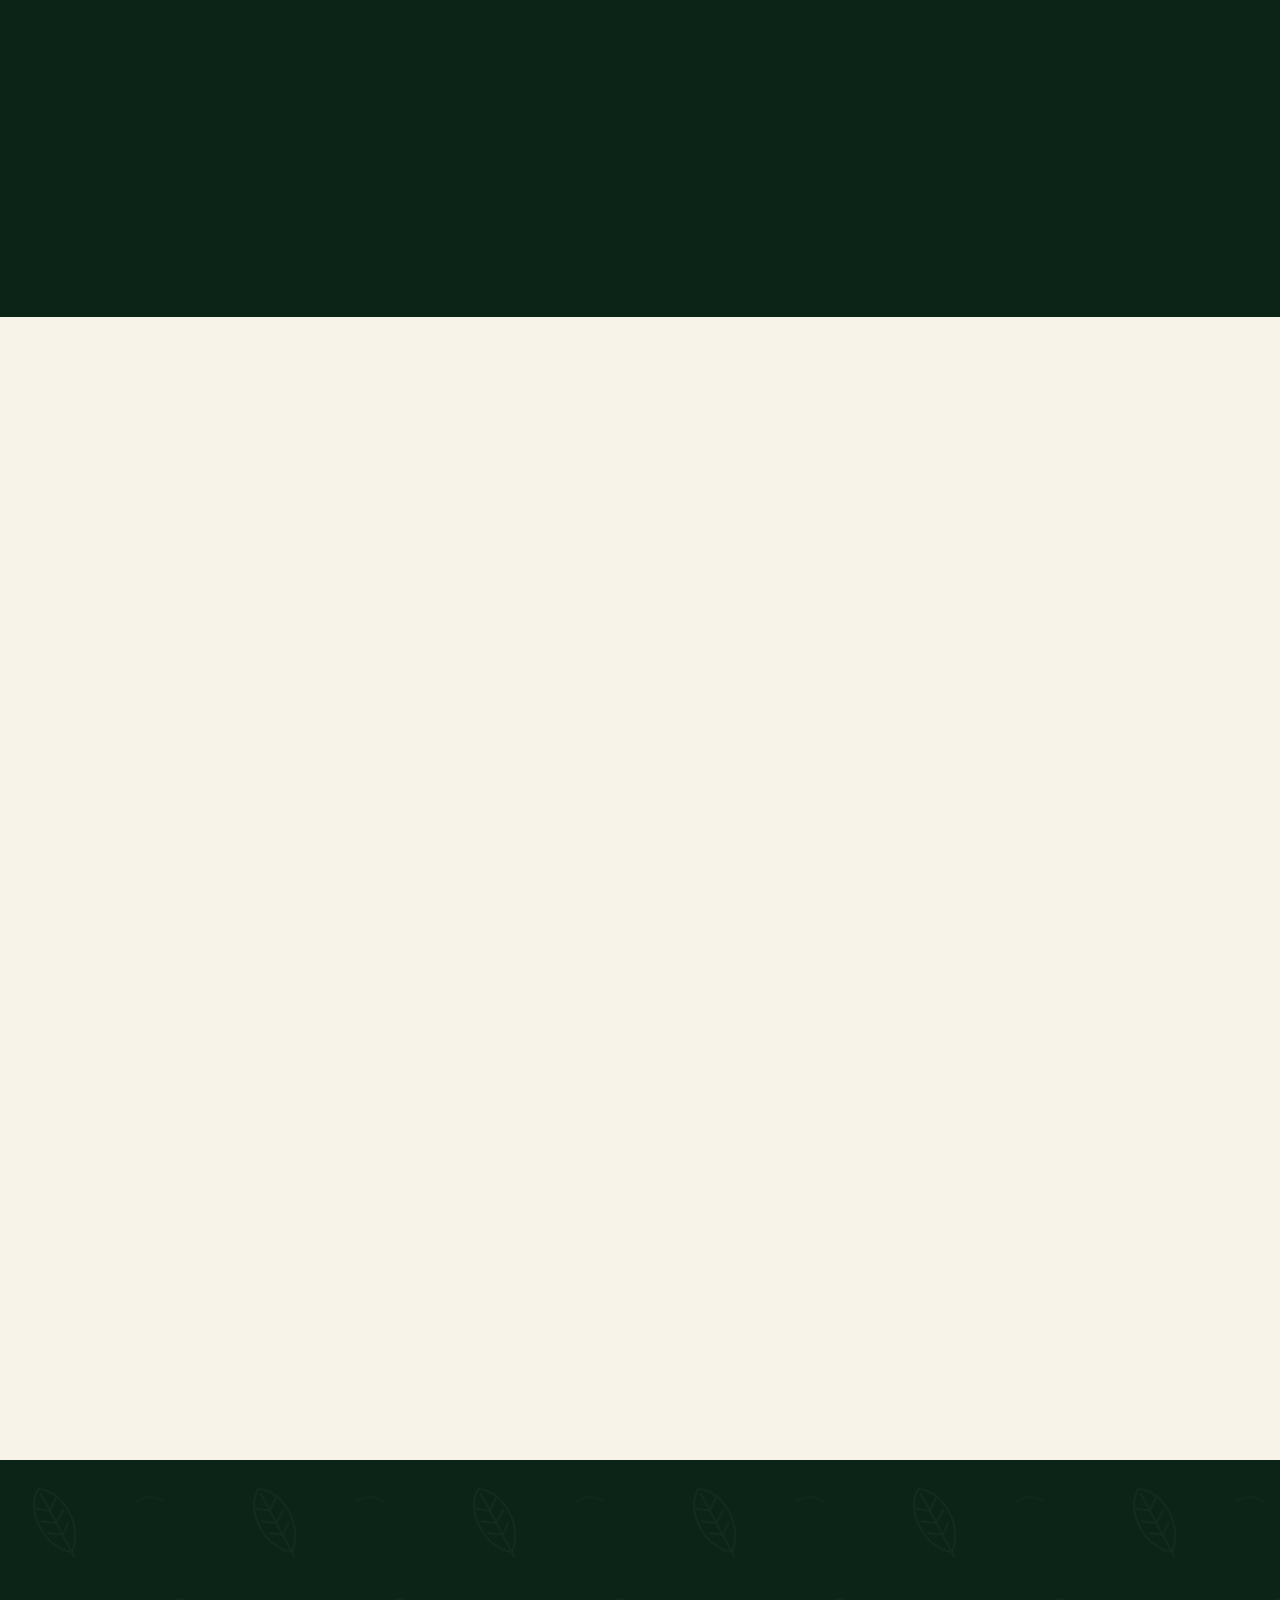
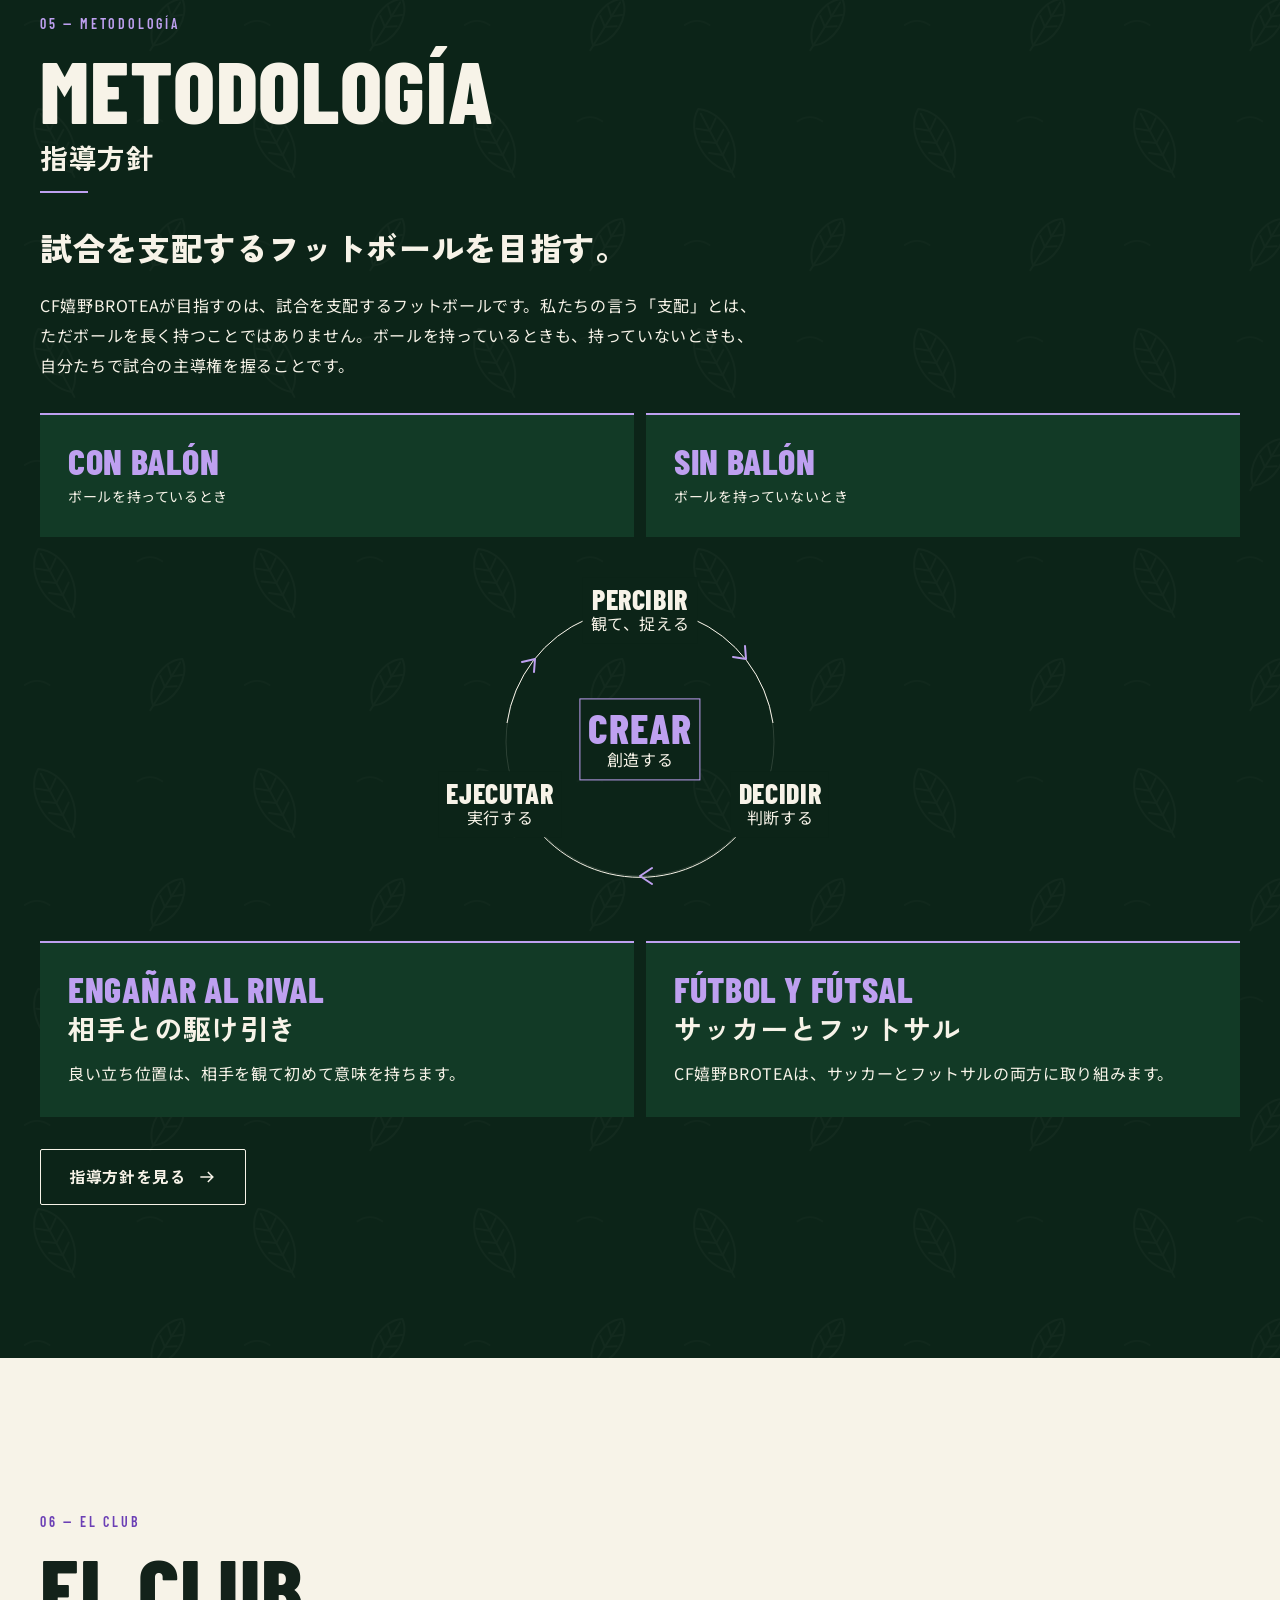
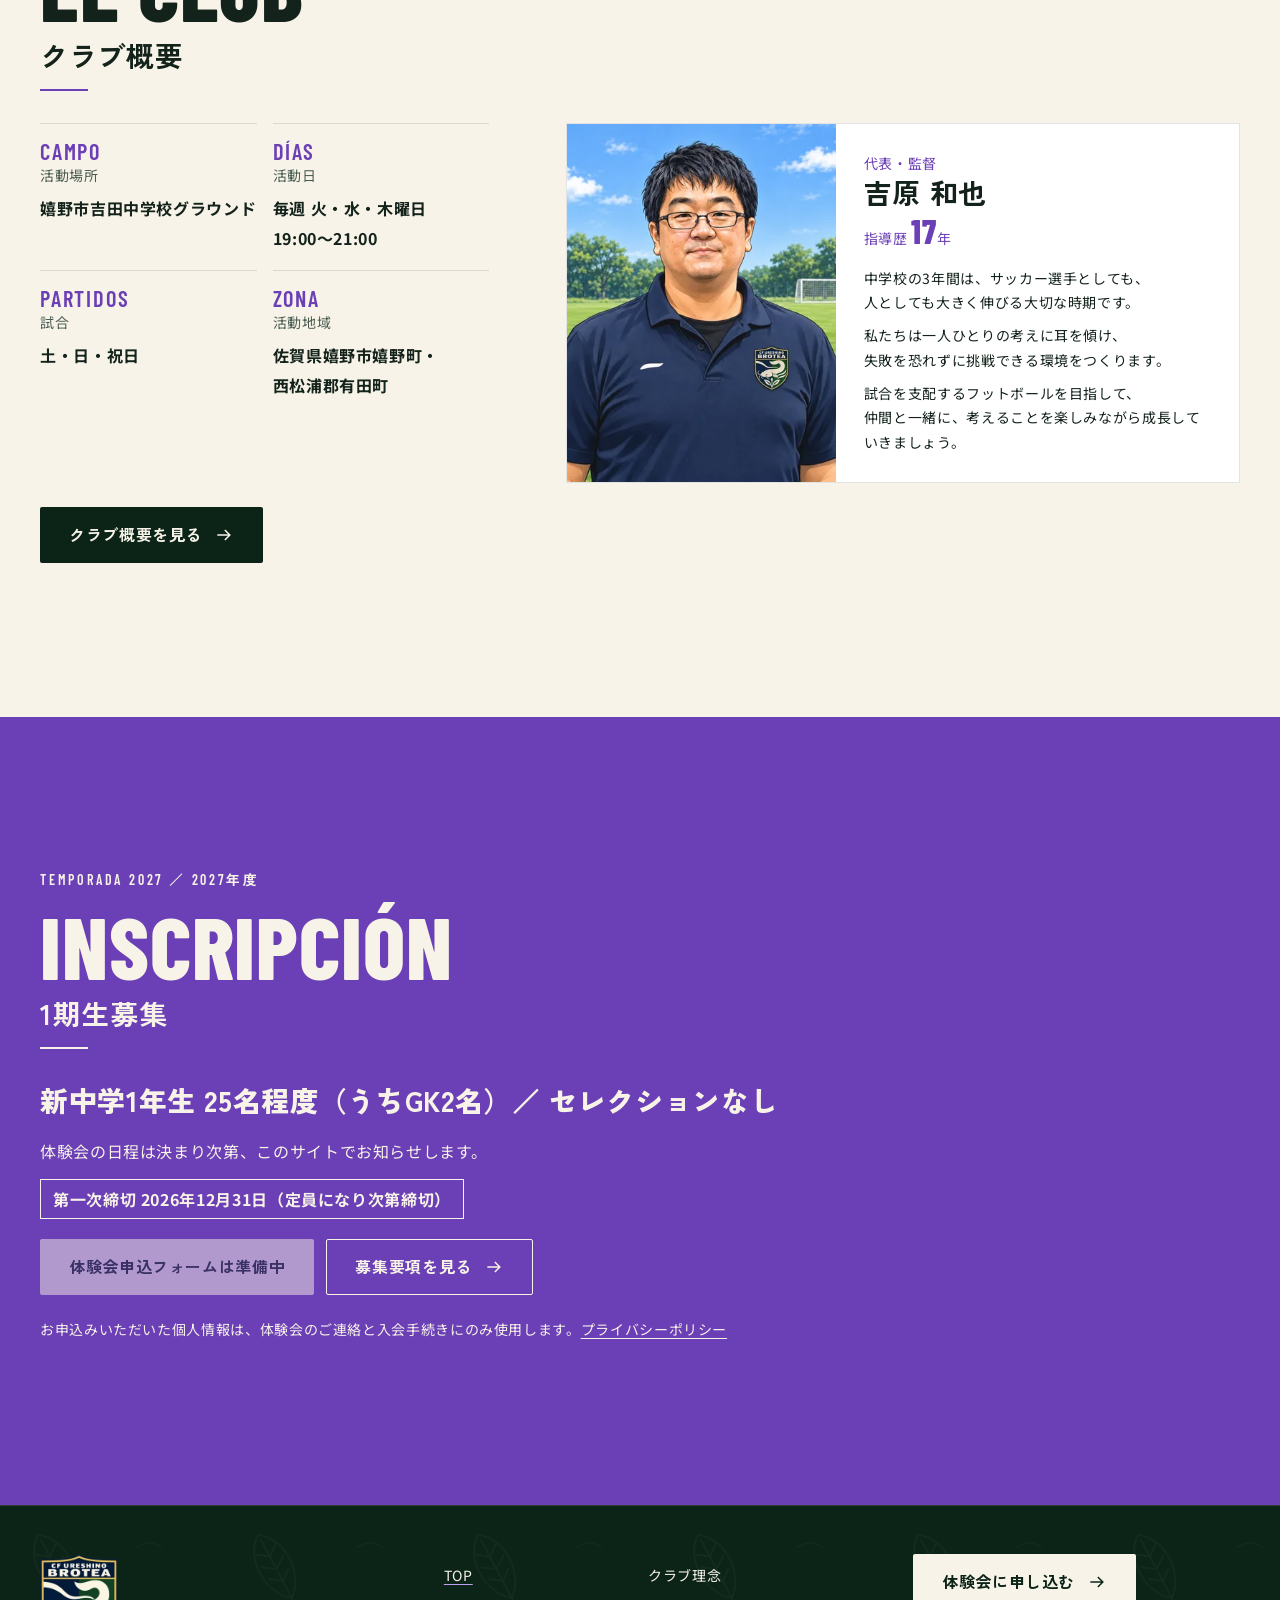
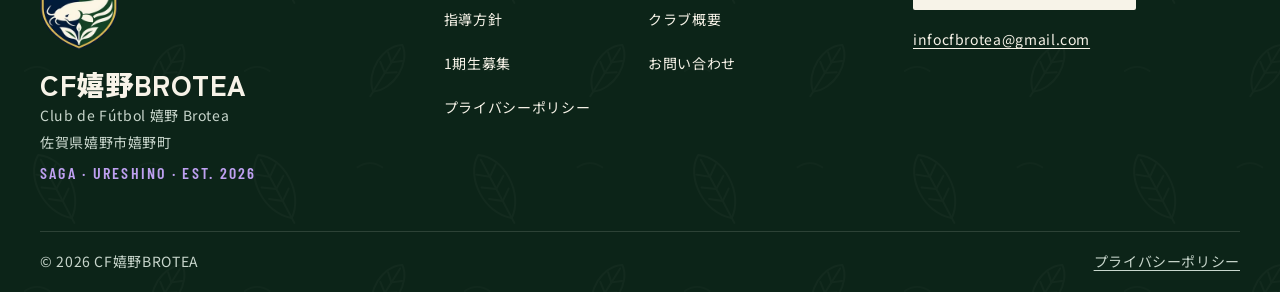
==== commit c358ab63: "代表メッセージを推敲し、TOPの代表カードに全文を掲載 - 「選手としても、人としても」の一文と、選手ファーストの約束、クラブコンセプトへの呼びかけの3文に - TOPのカードはメッセージを下段に配置" ====
--- a/index.html
+++ b/index.html
@@ -214,7 +214,11 @@
               <p class="staff-card__role">代表・監督</p>
               <h3>吉原 和也</h3>
               <p class="staff-card__experience">指導歴 <strong>17</strong>年</p>
-              <p>中学校の3年間は、サッカー選手として大きく伸びる大切な時期です。</p>
+            </div>
+            <div class="staff-card__message">
+              <p>中学校の3年間は、<span class="nowrap">サッカー選手としても、</span><span class="nowrap">人としても</span>大きく伸びる大切な時期です。</p>
+              <p>私たちは一人ひとりの考えに耳を傾け、<span class="nowrap">失敗を恐れずに</span>挑戦できる環境をつくります。</p>
+              <p>試合を支配するフットボールを目指して、<span class="nowrap">仲間と一緒に、</span><span class="nowrap">考えることを楽しみながら</span>成長していきましょう。</p>
             </div>
           </article>
         </div>
--- a/assets/css/components.css
+++ b/assets/css/components.css
@@ -1040,3 +1040,32 @@
     letter-spacing: .16em;
   }
 }
+
+
+/* 代表カード：メッセージをカード下段に（スマホでは全幅） */
+.staff-card {
+  grid-template-areas: "photo body" "photo message";
+  grid-template-rows: auto 1fr;
+}
+.staff-card > .photo-slot { grid-area: photo; align-self: stretch; }
+.staff-card__body { grid-area: body; align-self: end; padding-block-end: 0; }
+.staff-card__message {
+  grid-area: message;
+  align-self: start;
+  padding: var(--space-2) clamp(12px, 2.5vw, 28px) clamp(12px, 2.5vw, 28px);
+}
+.staff-card__message p {
+  font-size: var(--text-small);
+  line-height: 1.75;
+}
+.staff-card__message p + p { margin-block-start: .6em; }
+
+@media (max-width: 639px) {
+  .staff-card {
+    grid-template-areas: "photo body" "message message";
+    grid-template-rows: auto auto;
+  }
+  .staff-card > .photo-slot { align-self: start; }
+  .staff-card__body { align-self: center; padding-block-end: clamp(12px, 2.5vw, 28px); }
+  .staff-card__message { padding-block-start: var(--space-2); border-block-start: 1px solid var(--line); }
+}
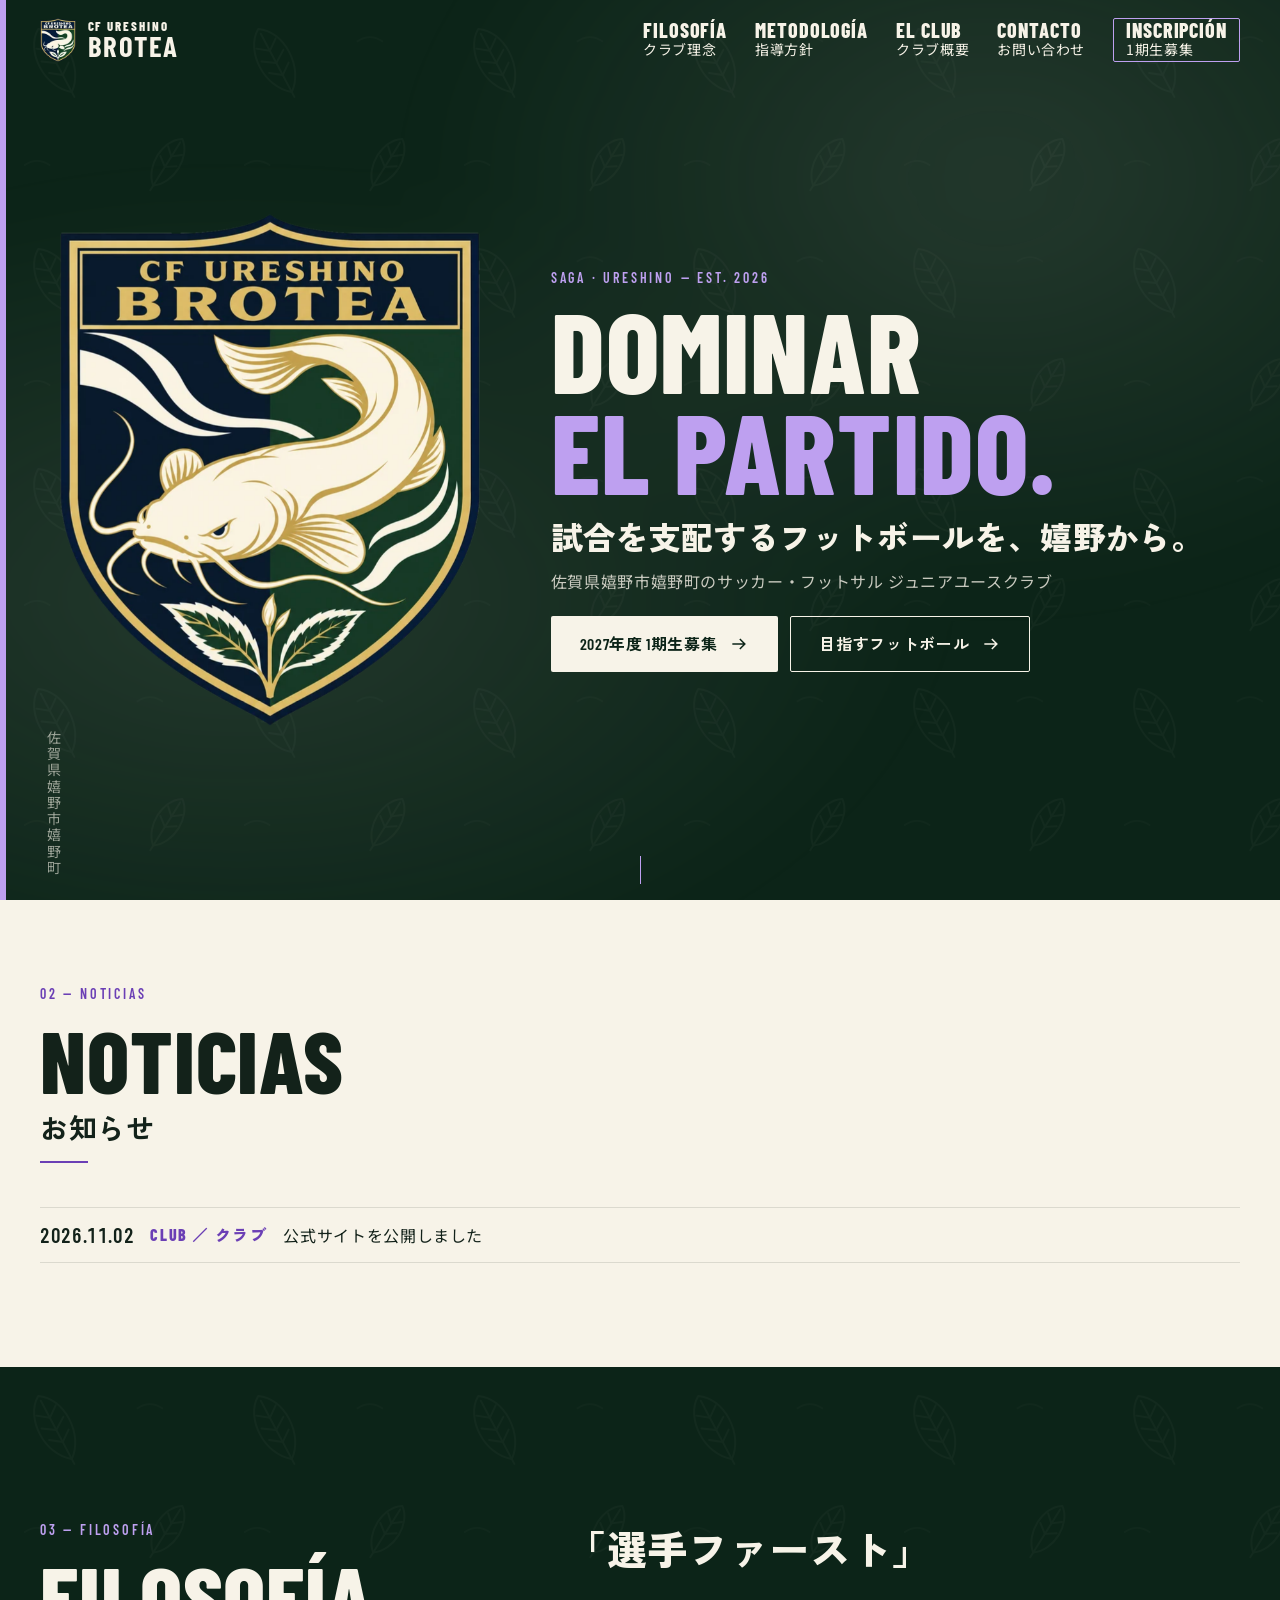
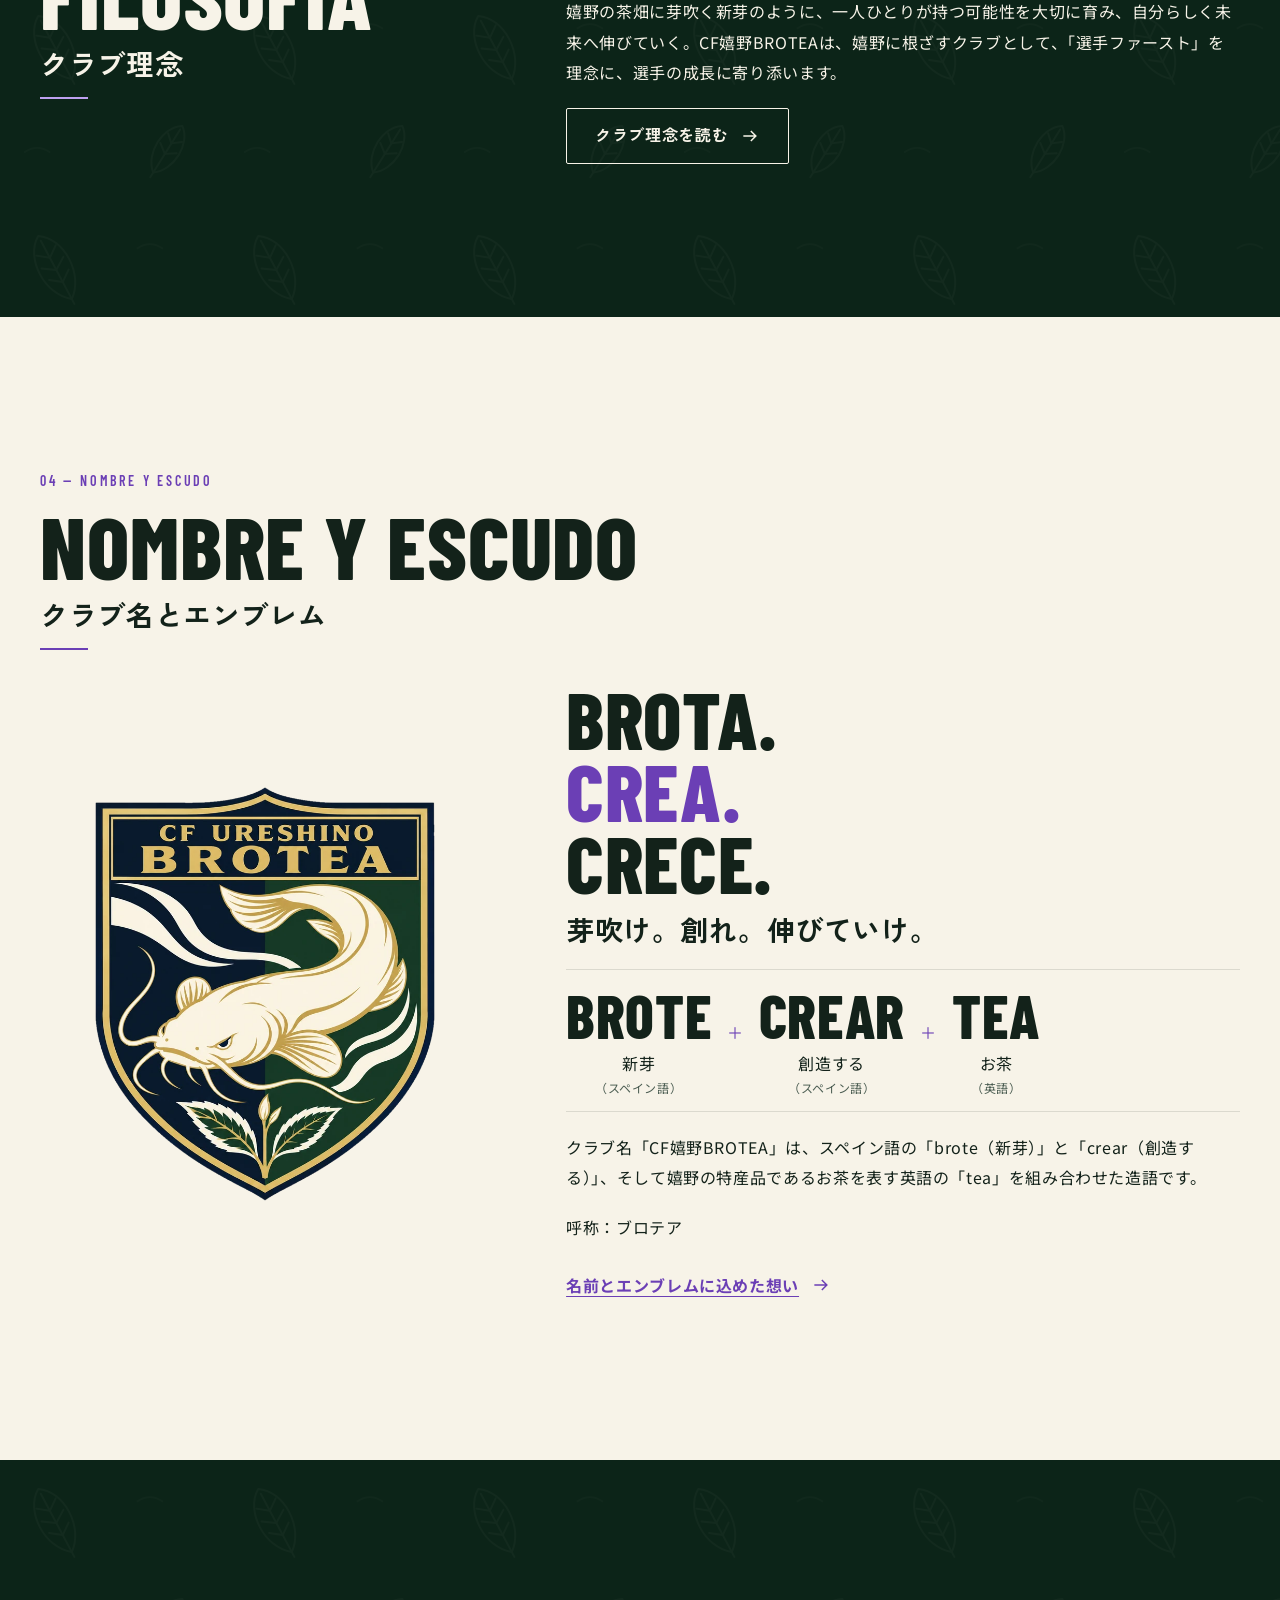
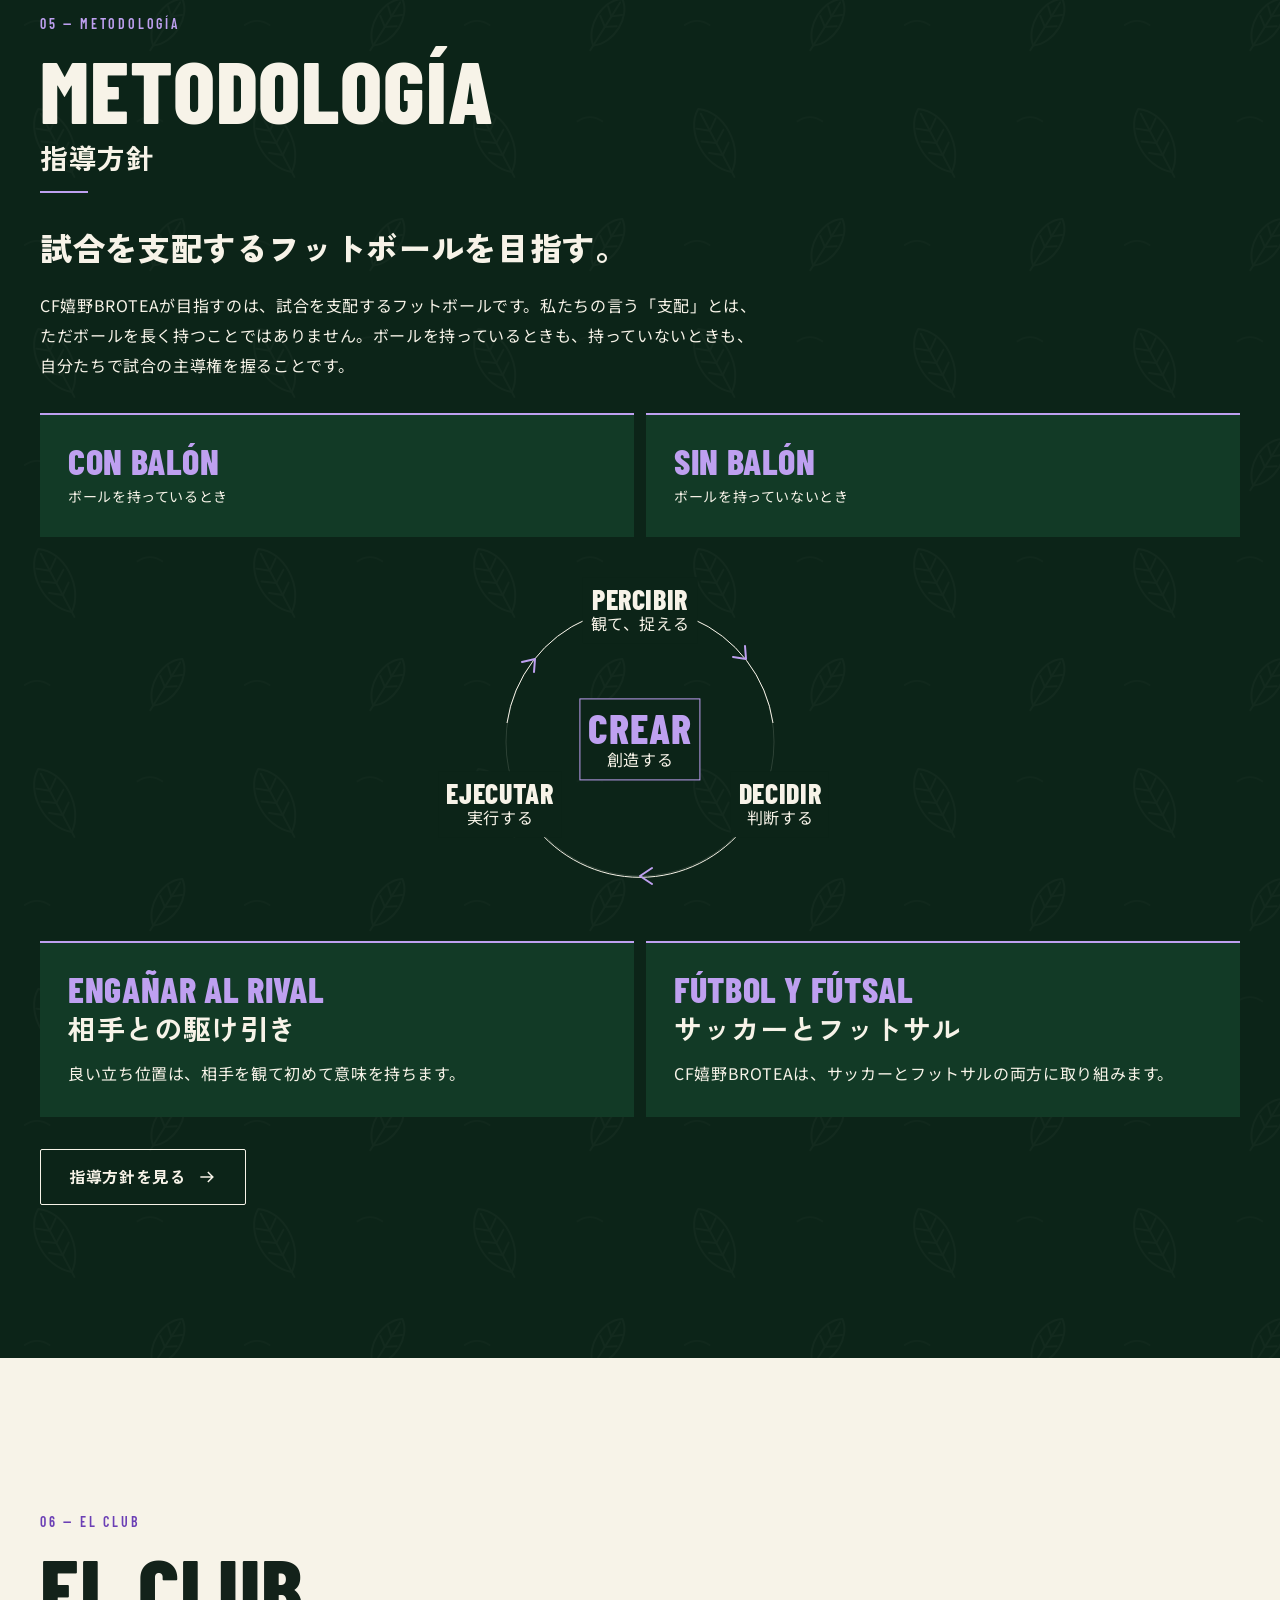
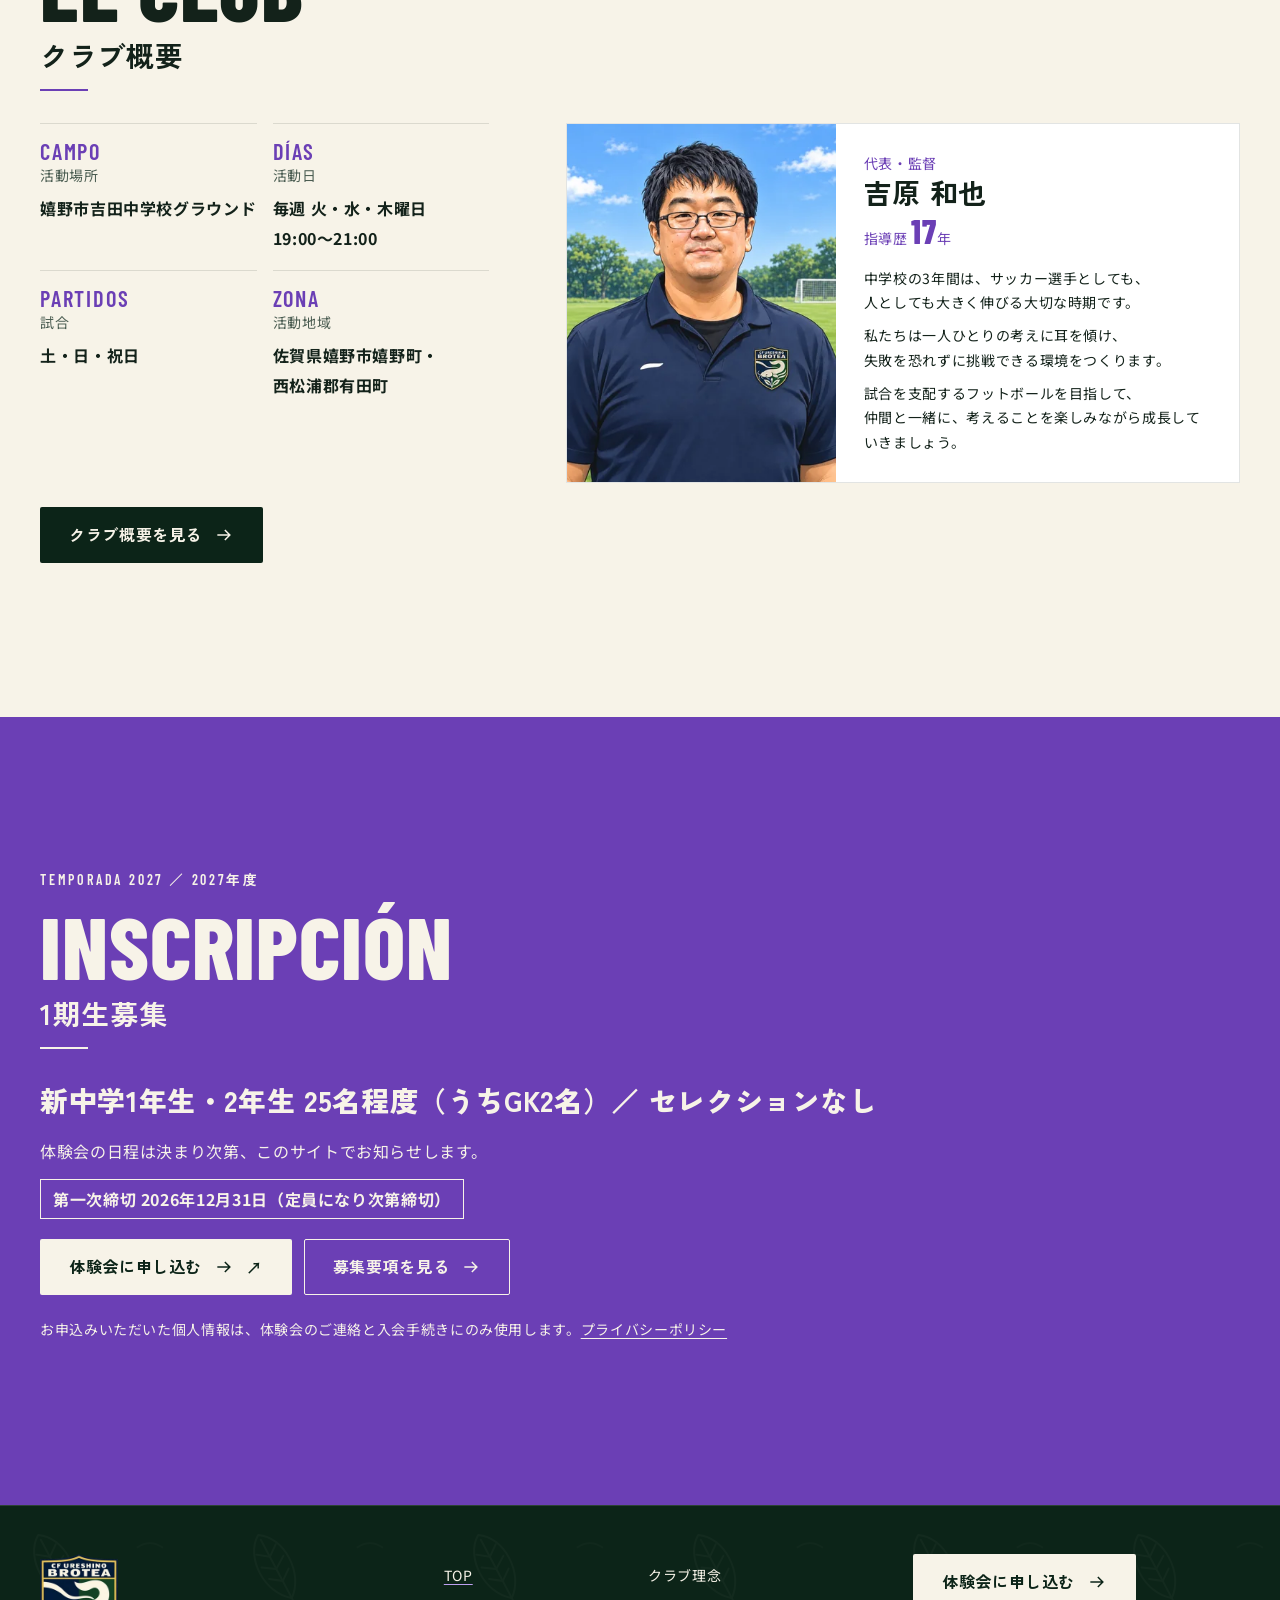
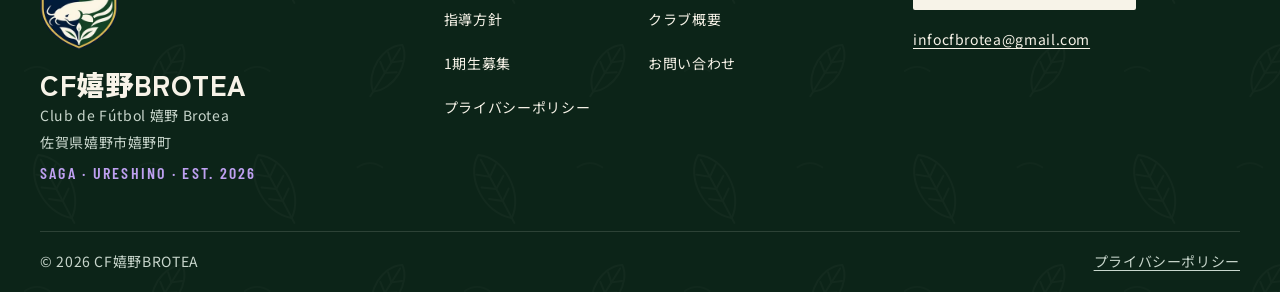
==== commit 6cb6a234: "募集対象に新中学2年生（現中学1年生）を追加し、体験会日程を掲載 - 募集学年: 新中学1年生・2年生（現在の小学6年生・中学1年生） - 申込資格2: 「または現在中学1年生の選手」を追加 - 体験" ====
--- a/index.html
+++ b/index.html
@@ -232,7 +232,7 @@
           <p class="sec-head__eyebrow"><span lang="es">TEMPORADA <span data-season>2027</span></span><span> ／ <span data-season>2027</span>年度</span></p>
           <h2 class="sec-head__title"><span class="sec-head__es" lang="es">INSCRIPCIÓN</span><span class="sec-head__ja">1期生募集</span></h2>
         </header>
-        <p class="recruitment__lead">新中学1年生 25名程度（うちGK2名）／ セレクションなし</p>
+        <p class="recruitment__lead"><span class="nowrap">新中学1年生・2年生</span> <span class="nowrap">25名程度（うちGK2名）</span>／ <span class="nowrap">セレクションなし</span></p>
         <div data-slot="trials" data-trial-limit="3">
           <p>体験会の日程は決まり次第、このサイト<span data-if-instagram hidden>とInstagram</span>でお知らせします。</p>
         </div>
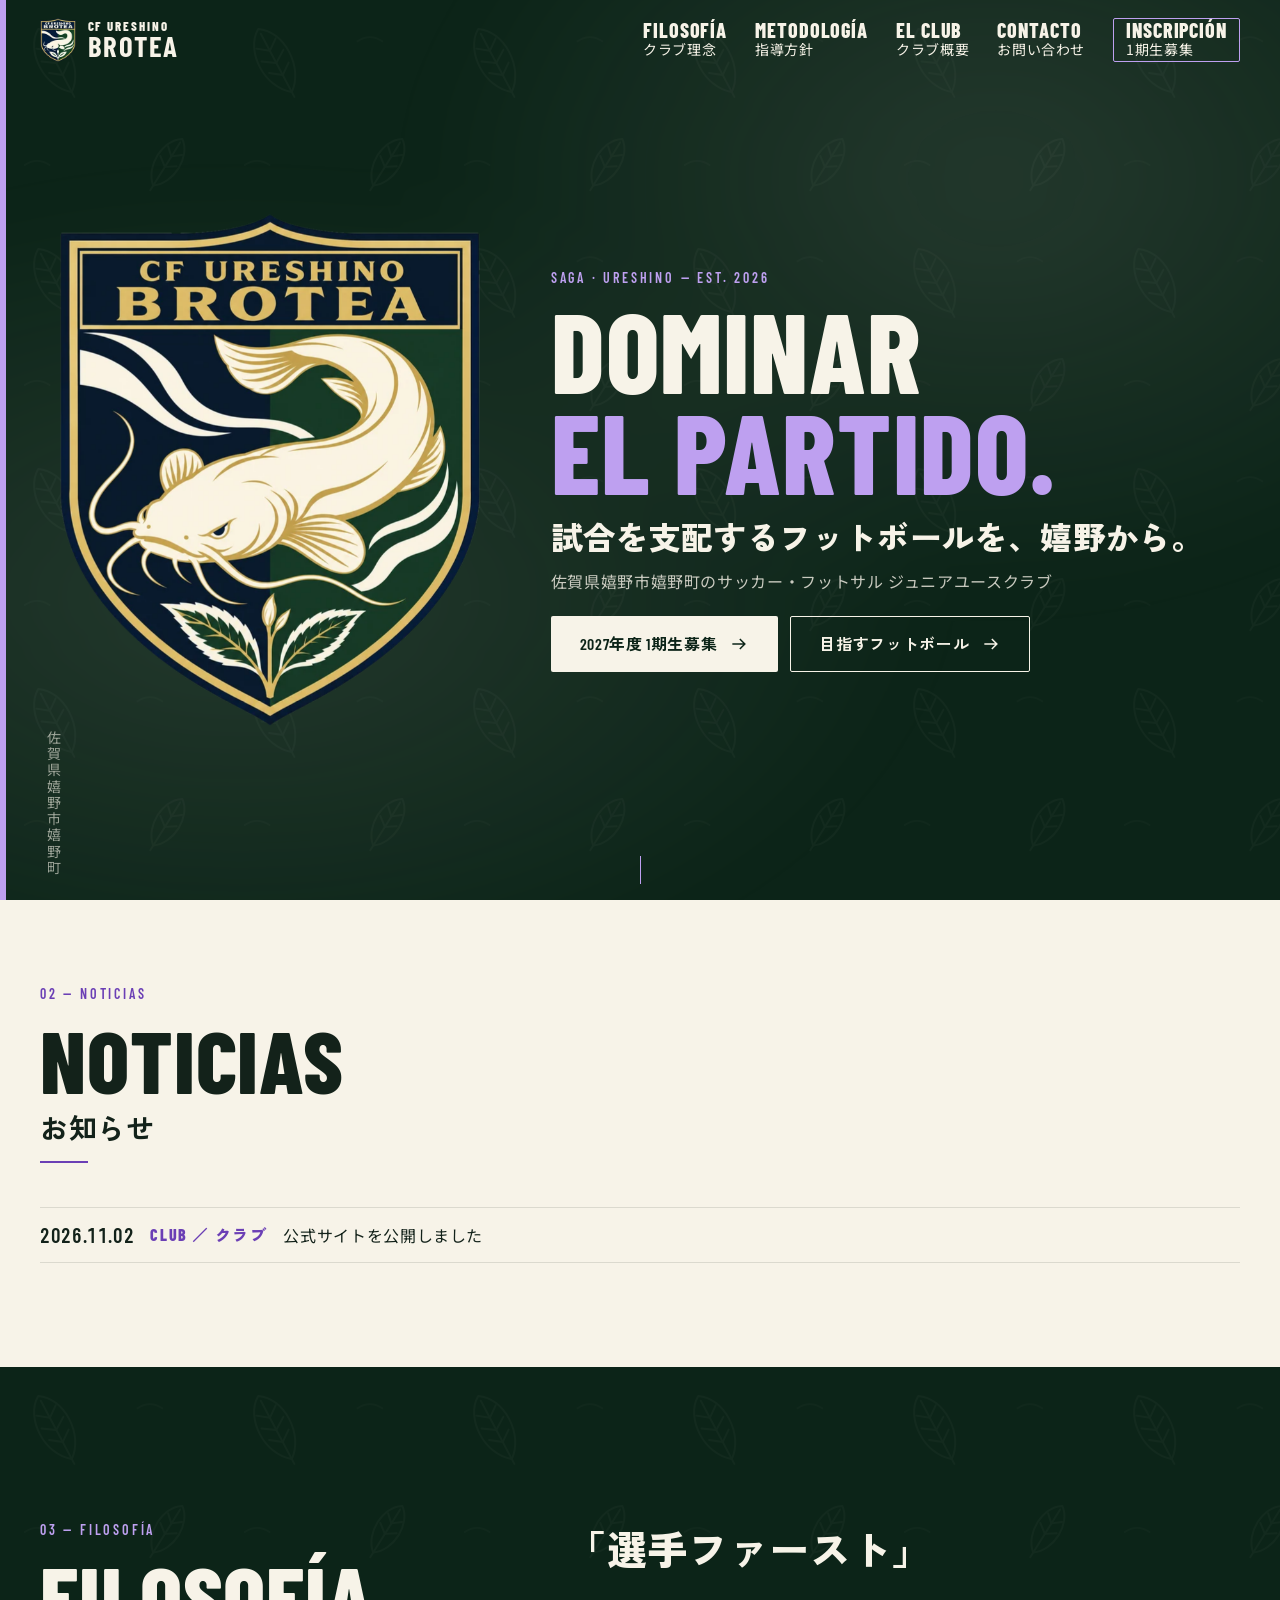
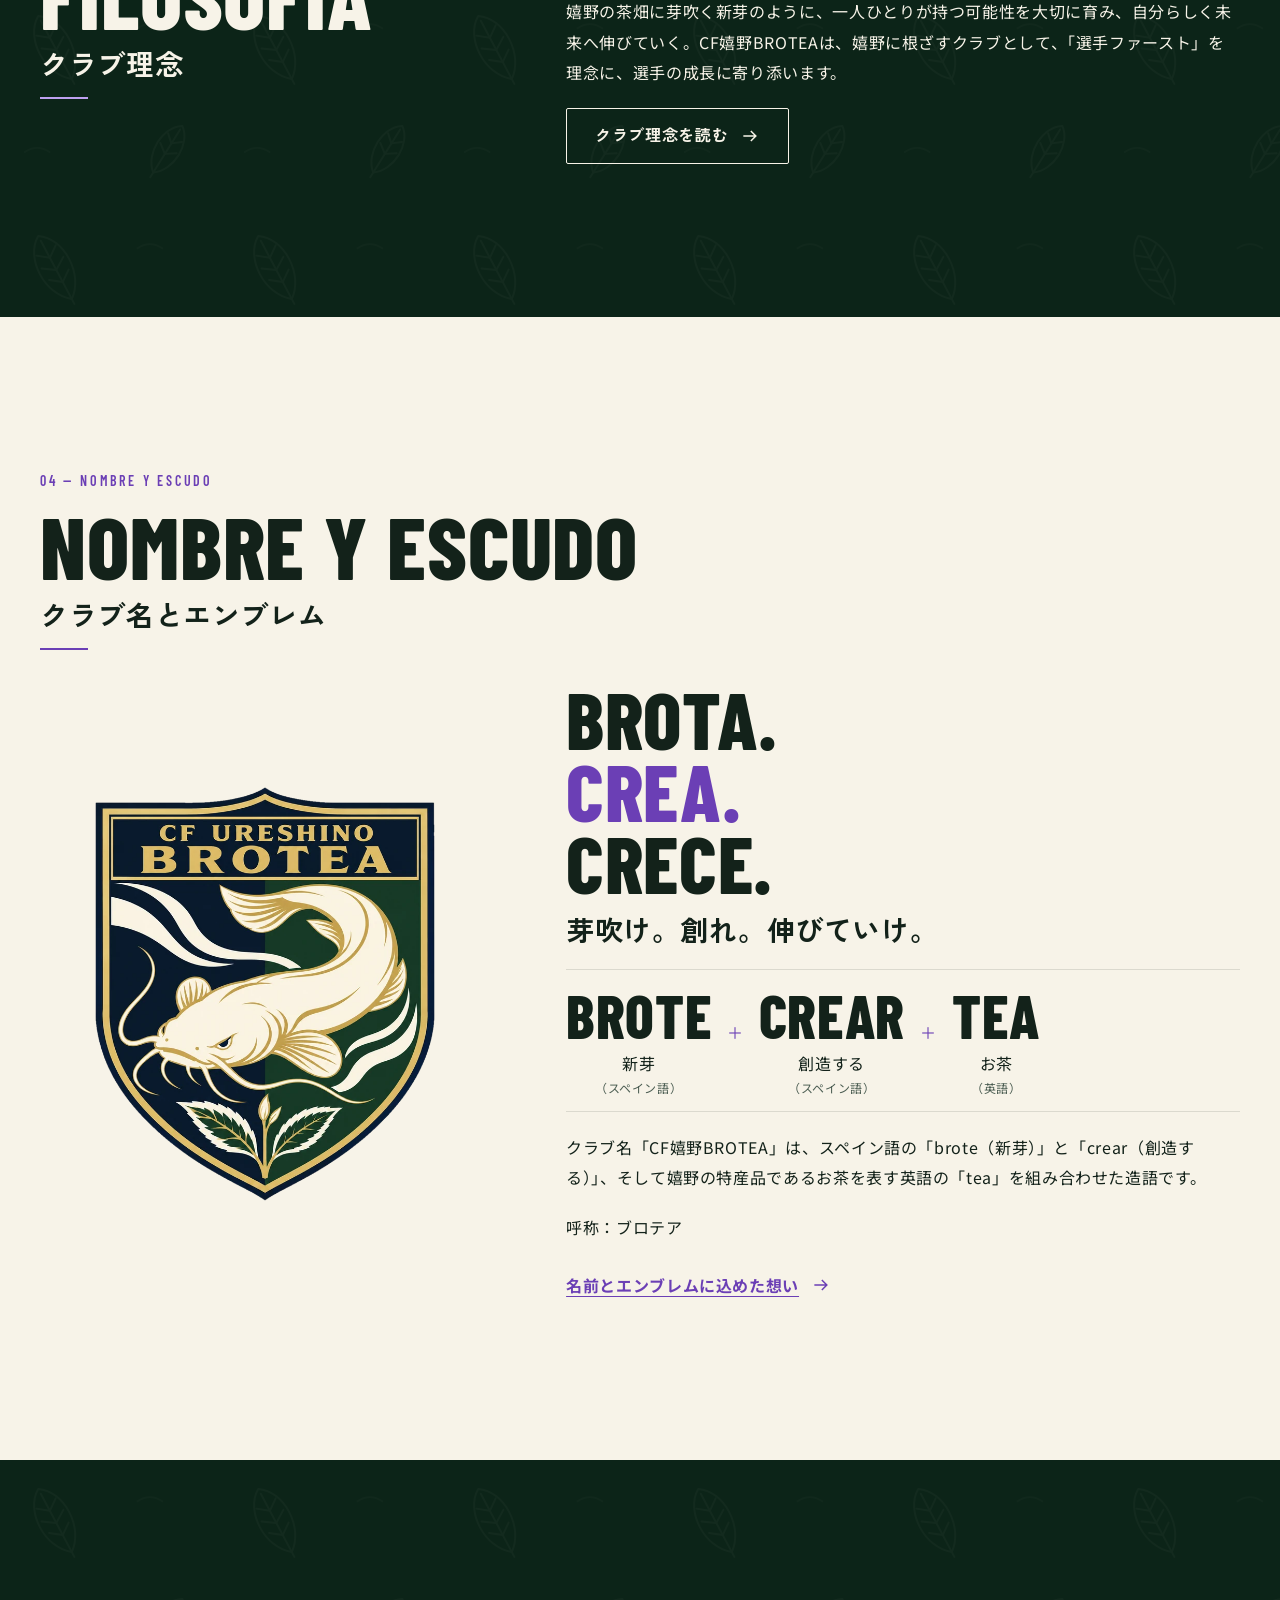
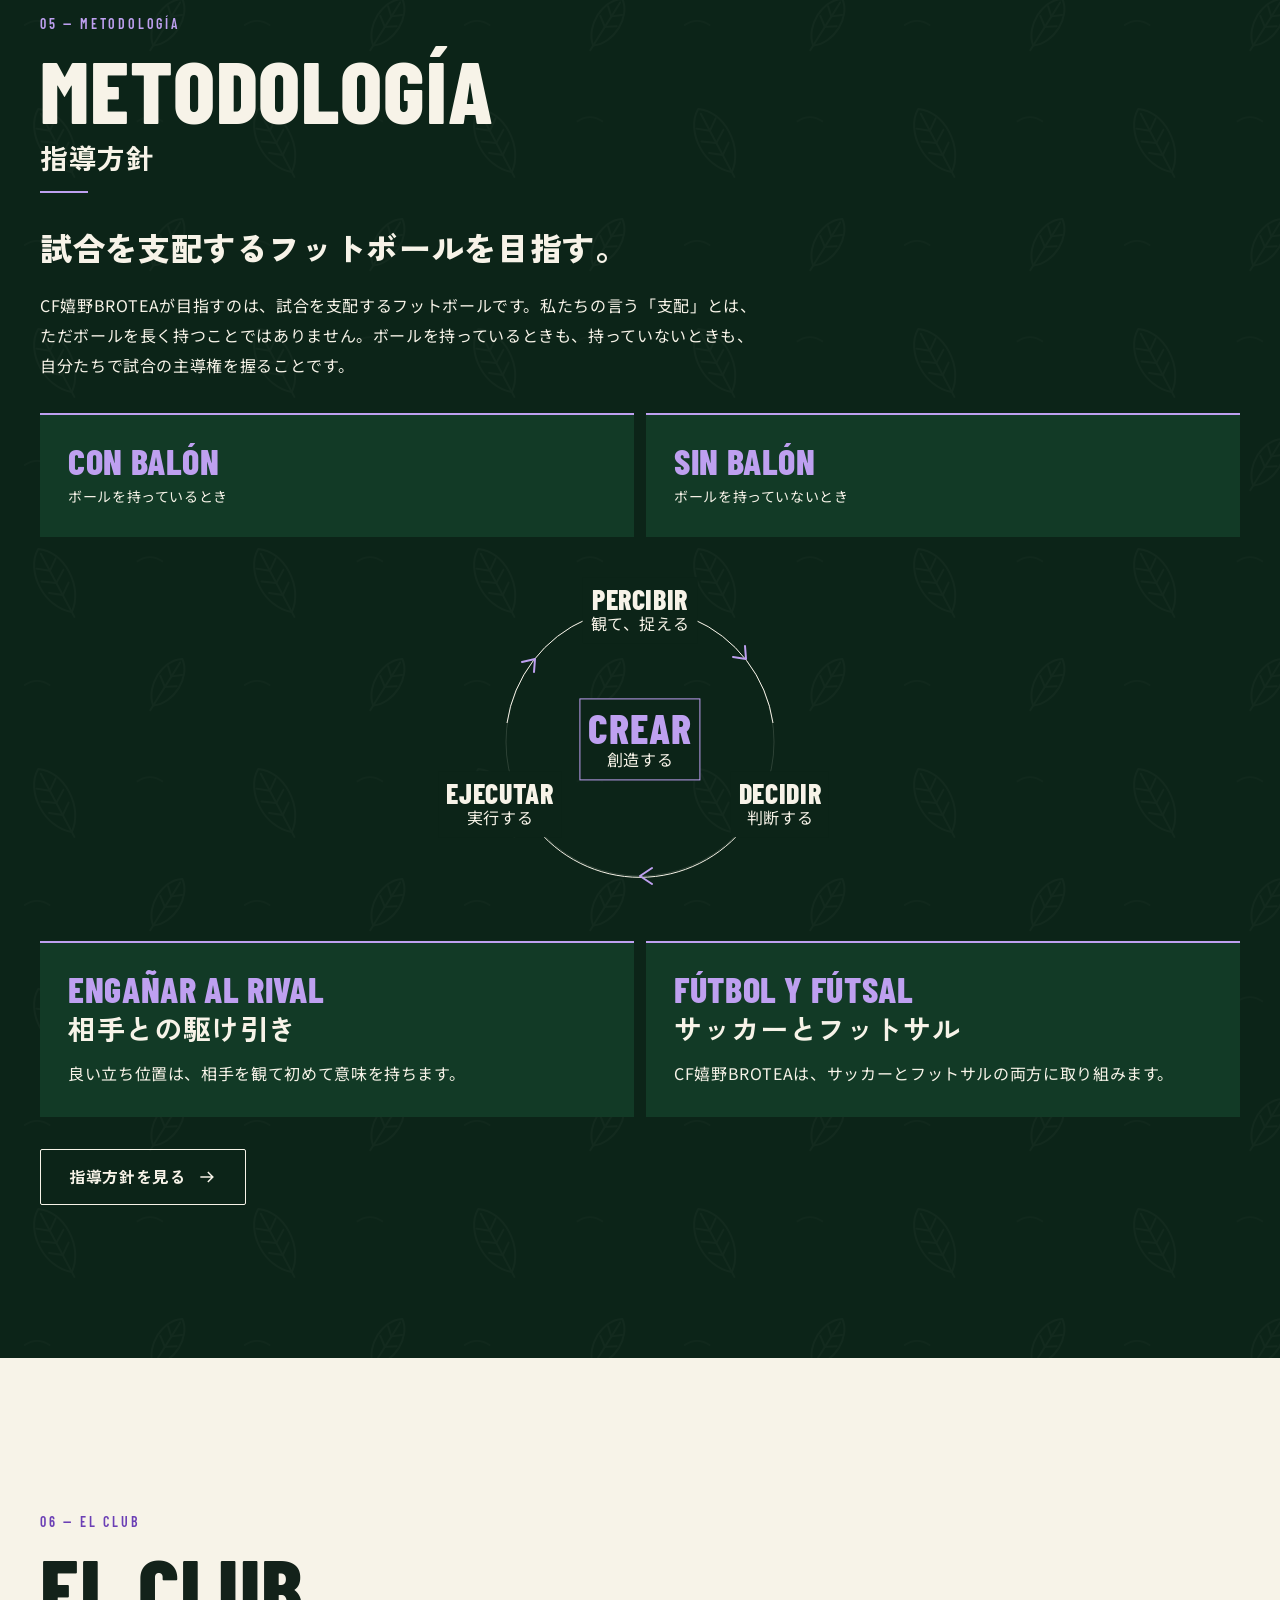
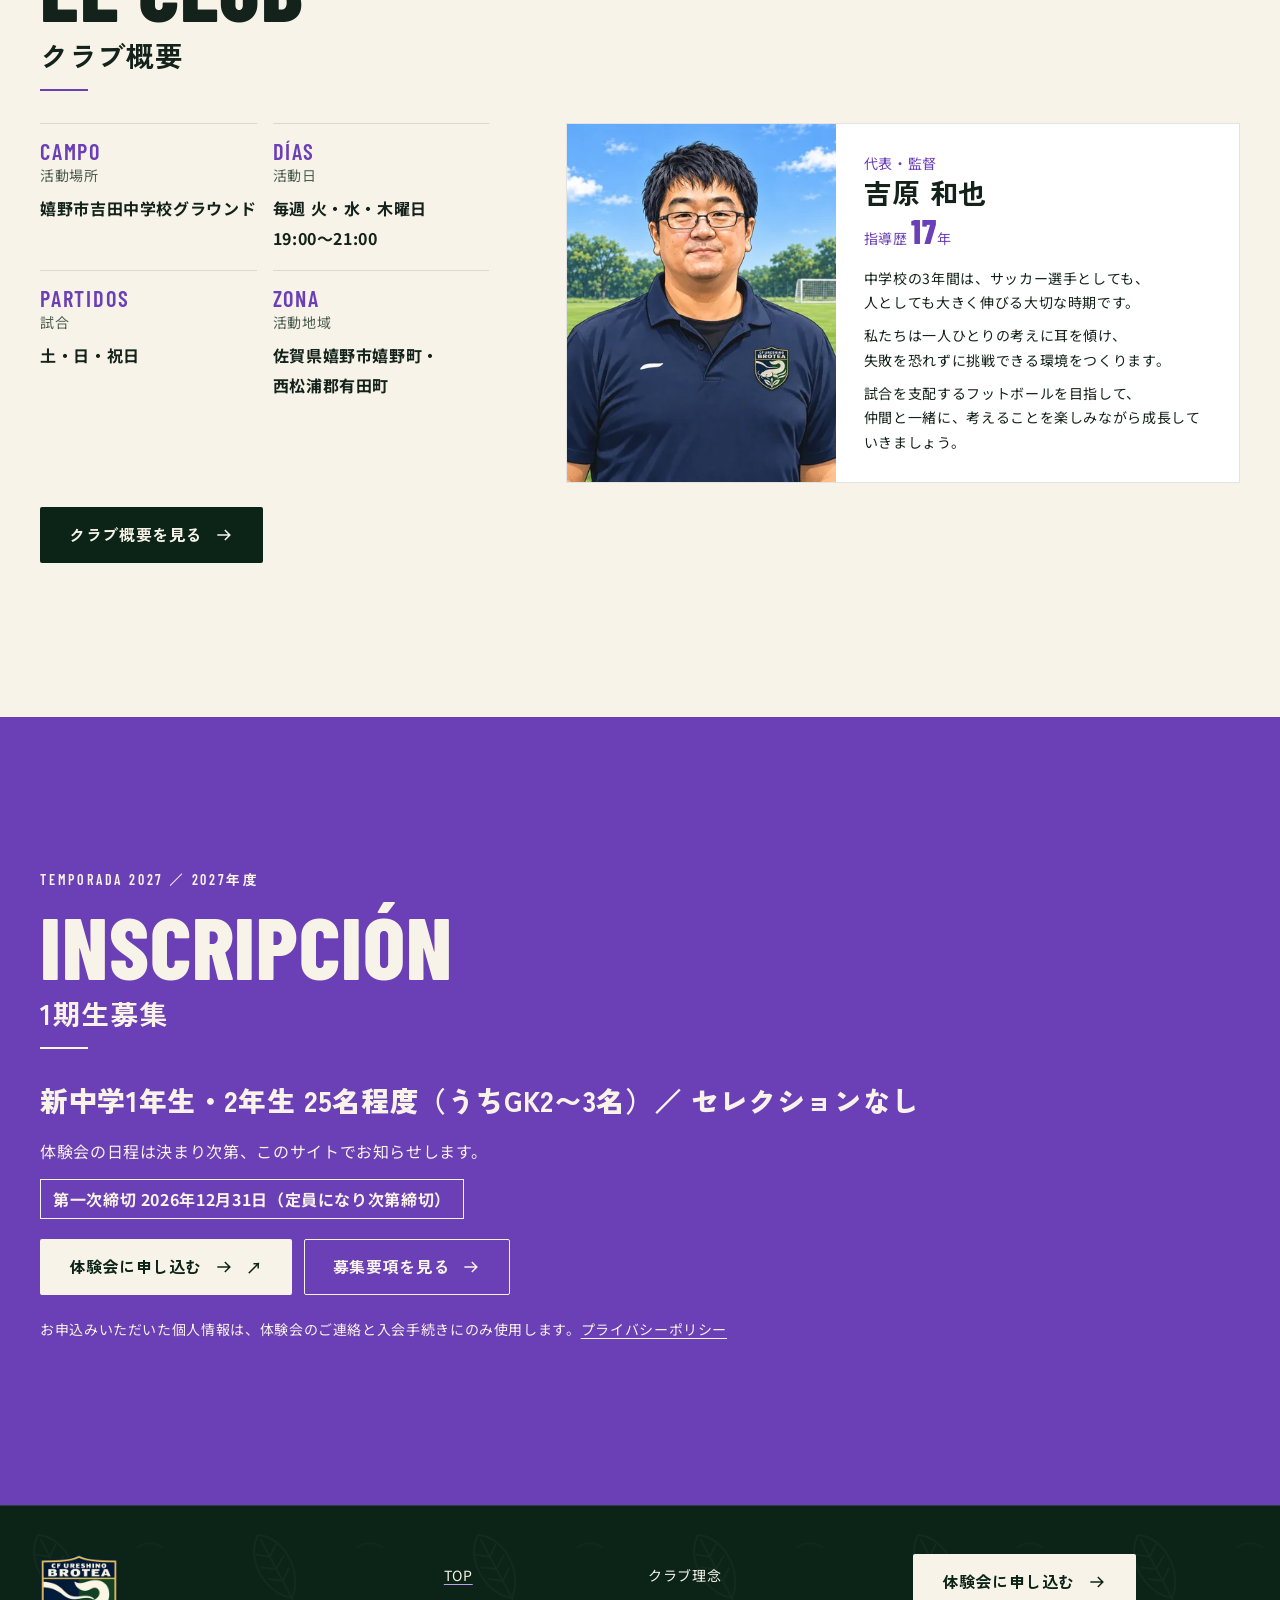
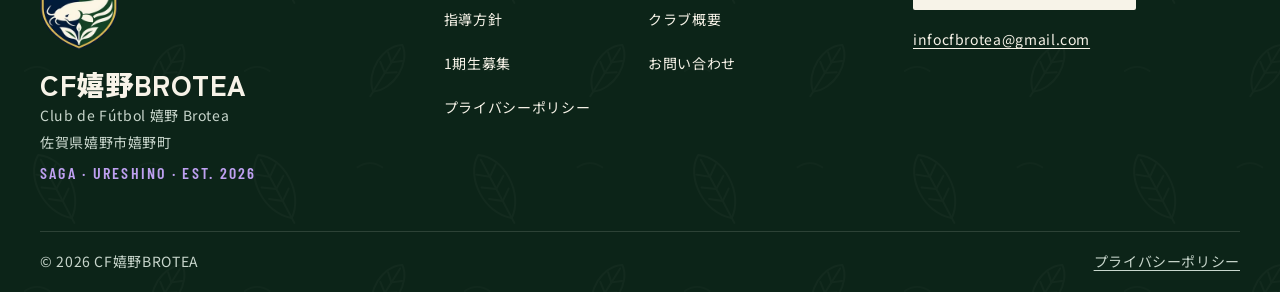
==== commit 1607bb9d: "募集人数のGK枠を「2名」から「2〜3名」に変更 Co-Authored-By: Claude Opus 5.5 <noreply@anthropic.com> Claude-Session: htt" ====
--- a/index.html
+++ b/index.html
@@ -232,7 +232,7 @@
           <p class="sec-head__eyebrow"><span lang="es">TEMPORADA <span data-season>2027</span></span><span> ／ <span data-season>2027</span>年度</span></p>
           <h2 class="sec-head__title"><span class="sec-head__es" lang="es">INSCRIPCIÓN</span><span class="sec-head__ja">1期生募集</span></h2>
         </header>
-        <p class="recruitment__lead"><span class="nowrap">新中学1年生・2年生</span> <span class="nowrap">25名程度（うちGK2名）</span>／ <span class="nowrap">セレクションなし</span></p>
+        <p class="recruitment__lead"><span class="nowrap">新中学1年生・2年生</span> <span class="nowrap">25名程度（うちGK2〜3名）</span>／ <span class="nowrap">セレクションなし</span></p>
         <div data-slot="trials" data-trial-limit="3">
           <p>体験会の日程は決まり次第、このサイト<span data-if-instagram hidden>とInstagram</span>でお知らせします。</p>
         </div>
